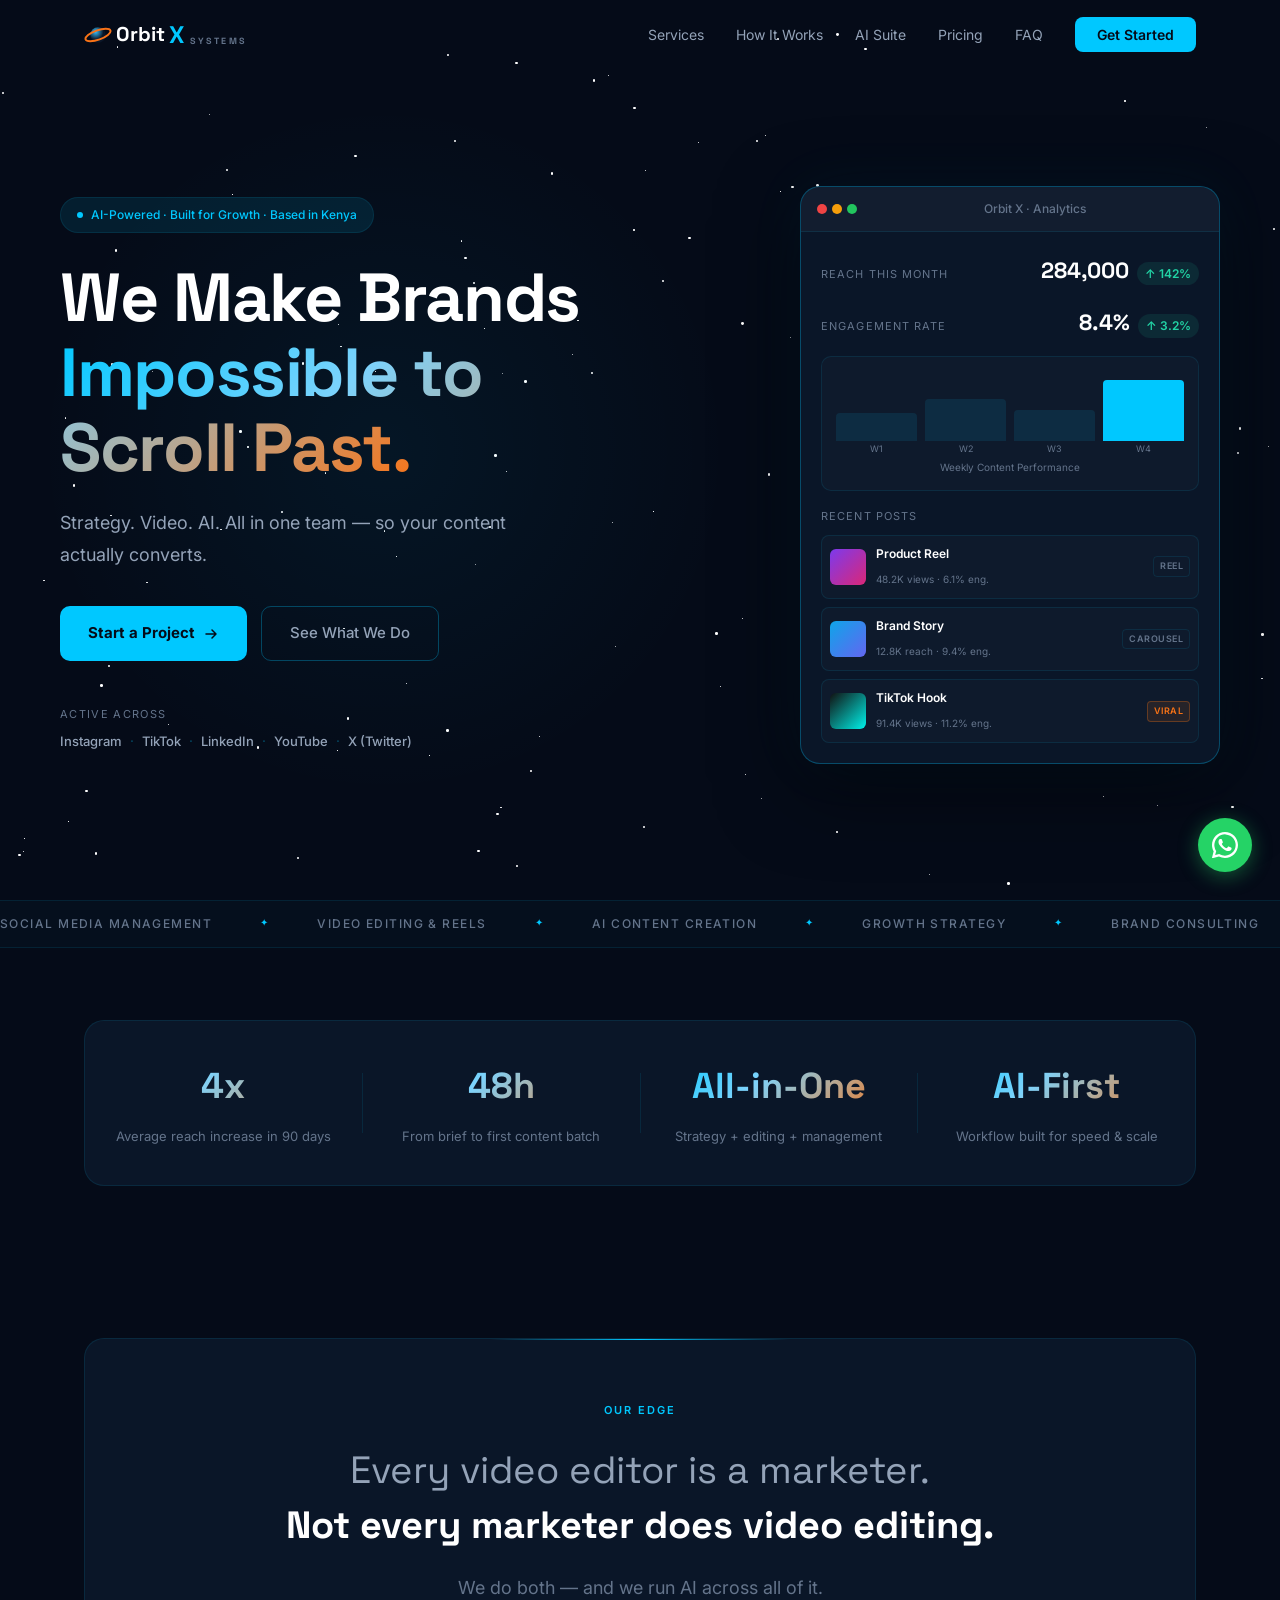
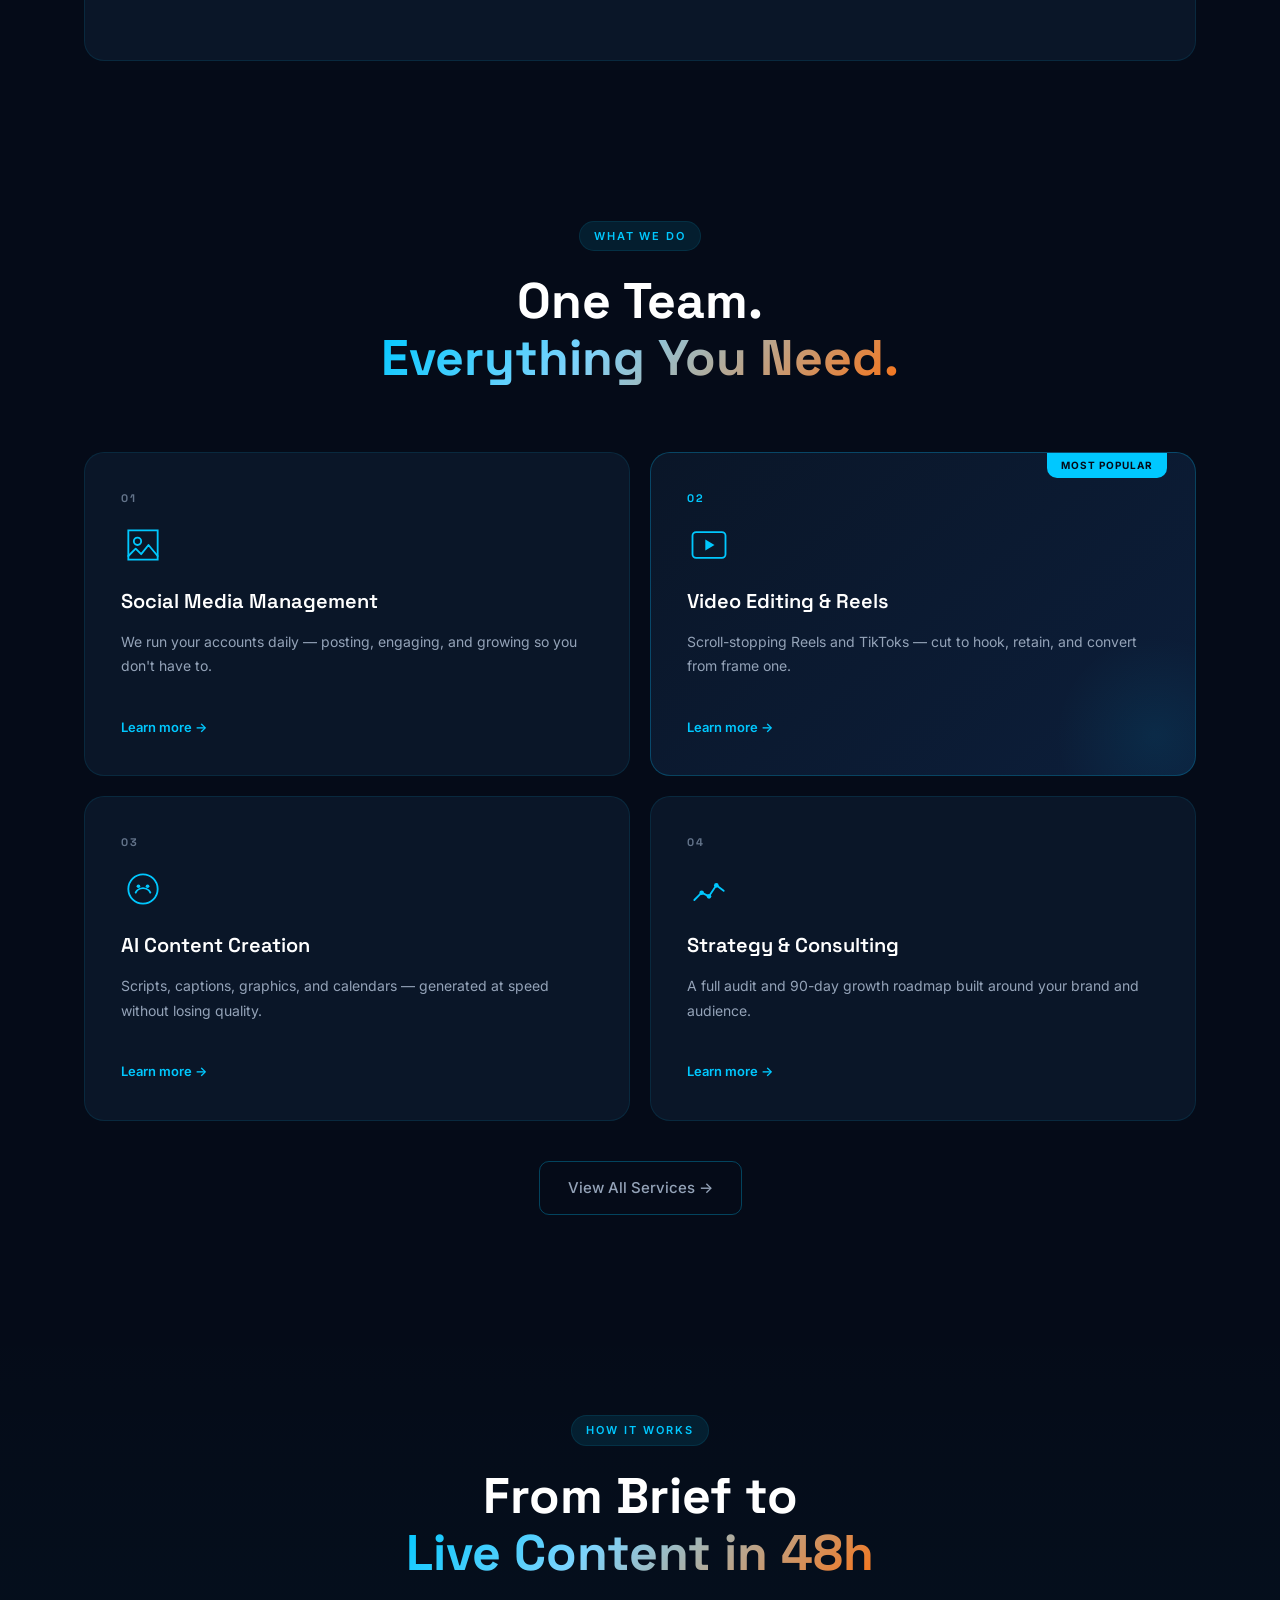
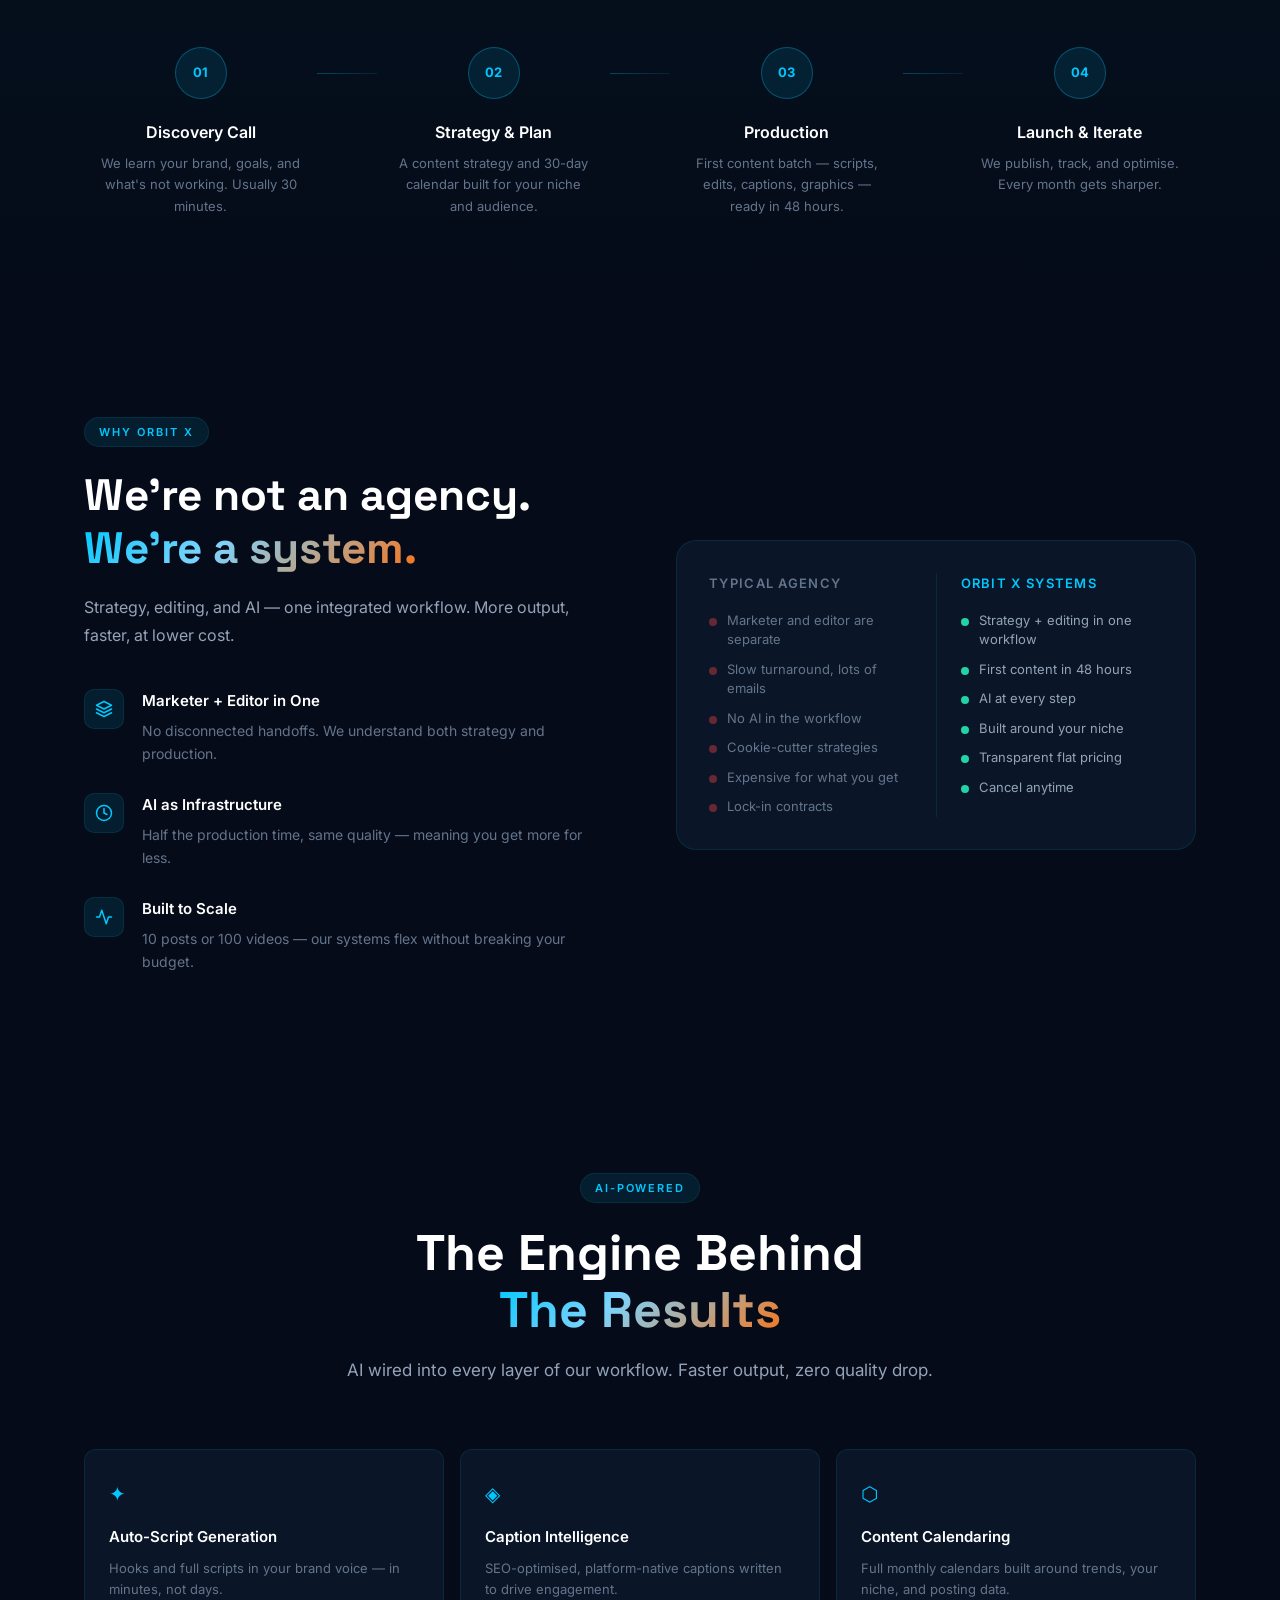
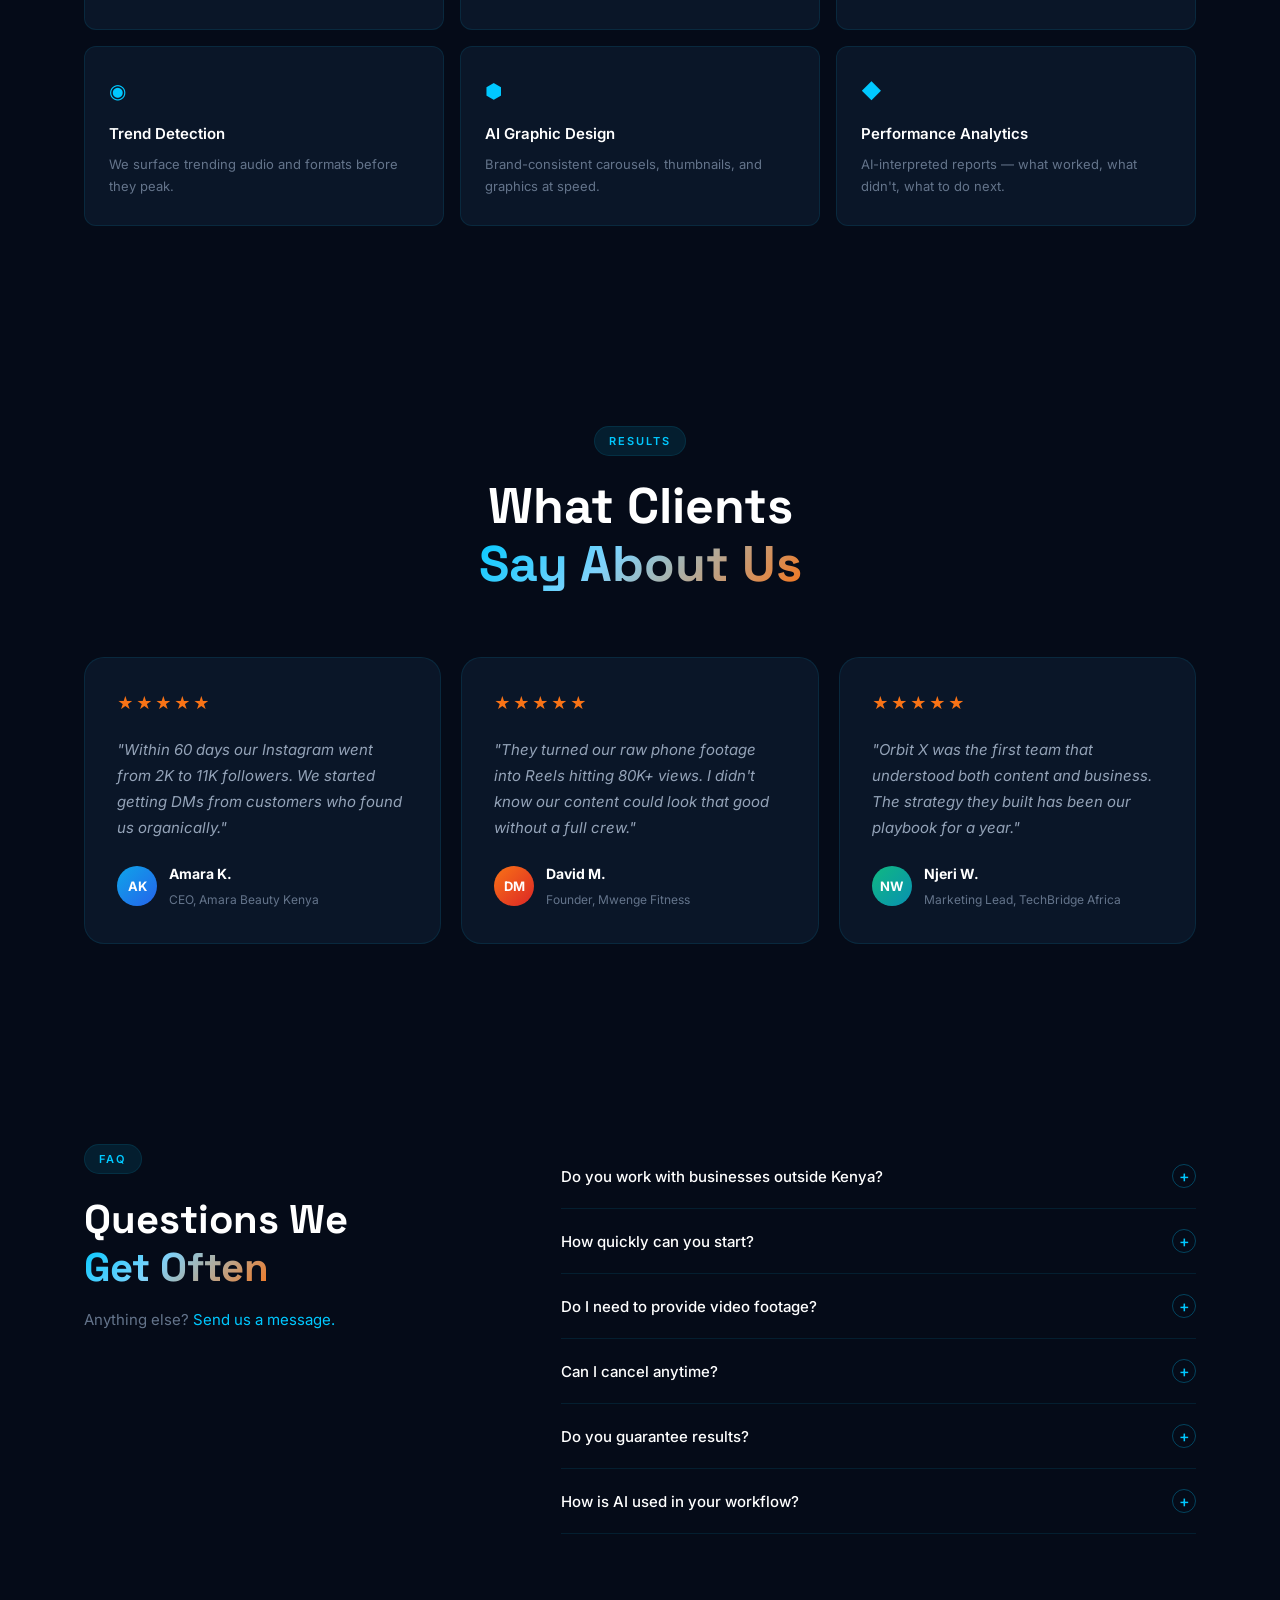
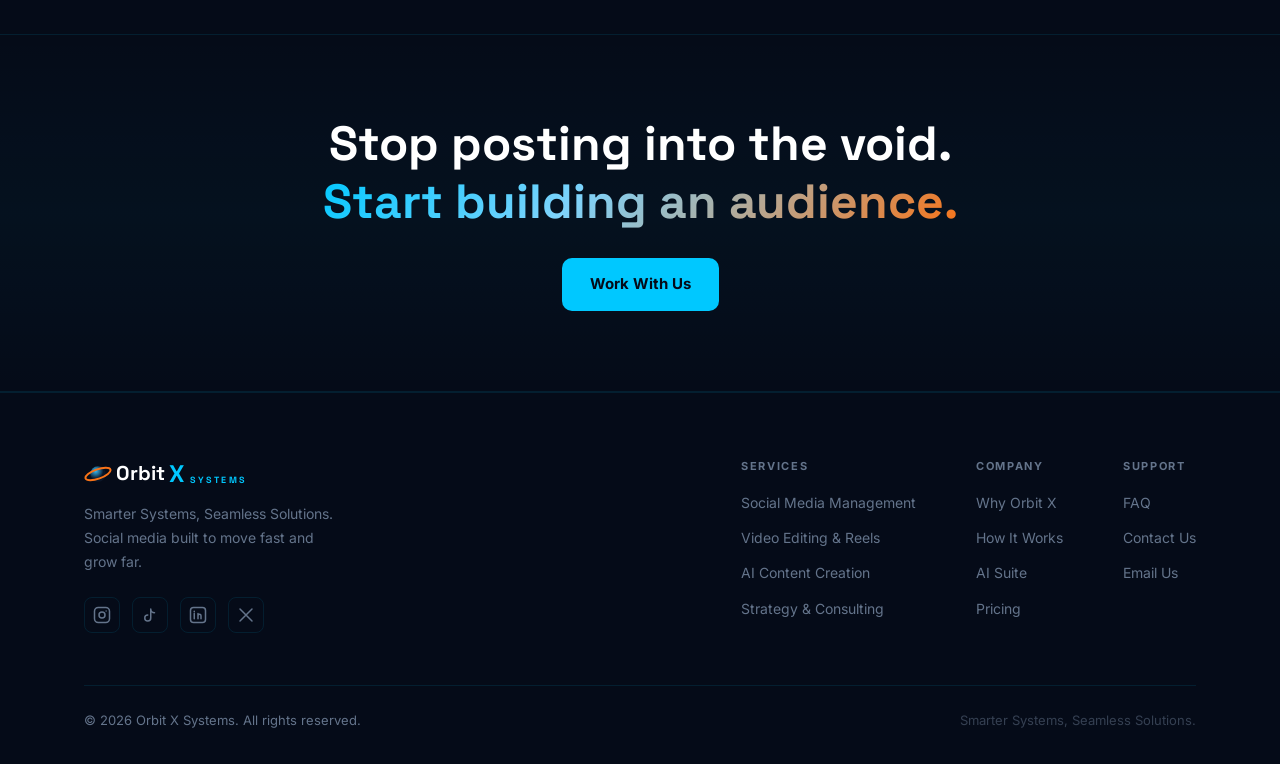
==== index.html @ 523cf84f "Multi-page rebuild: Home, Services, Pricing, Contact with page transitions" ====
<!DOCTYPE html>
<html lang="en">
<head>
  <meta charset="UTF-8" />
  <meta name="viewport" content="width=device-width, initial-scale=1.0" />
  <title>Orbit X Systems — We Make Brands Impossible to Scroll Past</title>
  <meta name="description" content="AI-powered social media management, video editing, and content creation. Strategy and execution — all under one roof." />
  <link rel="icon" type="image/svg+xml" href="favicon.svg" />
  <link rel="preconnect" href="https://fonts.googleapis.com" />
  <link href="https://fonts.googleapis.com/css2?family=Inter:wght@300;400;500;600;700;800;900&family=Space+Grotesk:wght@400;500;600;700;800&display=swap" rel="stylesheet" />
  <link rel="stylesheet" href="styles.css" />
</head>
<body>

  <div class="page-transition" id="pageTransition"></div>
  <div class="scroll-progress" id="scrollProgress"></div>

  <!-- NAV -->
  <nav id="navbar">
    <div class="nav-inner">
      <a href="index.html" class="logo nav-link">
        <svg class="logo-icon" viewBox="0 0 36 36" fill="none">
          <circle cx="18" cy="18" r="10" fill="url(#p1)"/>
          <ellipse cx="18" cy="18" rx="17" ry="6" stroke="url(#r1)" stroke-width="2.5" fill="none" transform="rotate(-20 18 18)"/>
          <defs>
            <radialGradient id="p1" cx="35%" cy="30%"><stop offset="0%" stop-color="#38bdf8"/><stop offset="100%" stop-color="#0a1628"/></radialGradient>
            <linearGradient id="r1" x1="0" y1="0" x2="36" y2="0"><stop offset="0%" stop-color="#f97316"/><stop offset="100%" stop-color="#ef4444"/></linearGradient>
          </defs>
        </svg>
        <span class="logo-orbit">Orbit</span><span class="logo-x">X</span>
        <span class="logo-systems">SYSTEMS</span>
      </a>
      <ul class="nav-links">
        <li><a href="services.html" class="nav-link">Services</a></li>
        <li><a href="index.html#process" class="nav-link">How It Works</a></li>
        <li><a href="index.html#ai" class="nav-link">AI Suite</a></li>
        <li><a href="pricing.html" class="nav-link">Pricing</a></li>
        <li><a href="index.html#faq" class="nav-link">FAQ</a></li>
        <li><a href="contact.html" class="nav-link nav-cta">Get Started</a></li>
      </ul>
      <button class="hamburger" id="hamburger" aria-label="Open menu">
        <span></span><span></span><span></span>
      </button>
    </div>
  </nav>

  <div class="mobile-menu" id="mobileMenu">
    <button class="mobile-close" id="mobileClose">✕</button>
    <ul>
      <li><a href="services.html" class="nav-link mobile-link">Services</a></li>
      <li><a href="index.html#process" class="nav-link mobile-link">How It Works</a></li>
      <li><a href="index.html#ai" class="nav-link mobile-link">AI Suite</a></li>
      <li><a href="pricing.html" class="nav-link mobile-link">Pricing</a></li>
      <li><a href="index.html#faq" class="nav-link mobile-link">FAQ</a></li>
      <li><a href="contact.html" class="nav-link mobile-link mobile-cta">Get Started →</a></li>
    </ul>
  </div>

  <!-- HERO -->
  <section class="hero" id="hero">
    <div class="stars" id="stars"></div>
    <div class="hero-glow"></div>
    <div class="hero-inner">
      <div class="hero-content">
        <div class="hero-badge">
          <span class="badge-dot"></span>
          AI-Powered · Built for Growth · Based in Kenya
        </div>
        <h1 class="hero-title">
          We Make Brands<br />
          <span class="gradient-text">Impossible to Scroll Past.</span>
        </h1>
        <p class="hero-sub">
          Strategy. Video. AI. All in one team — so your content actually converts.
        </p>
        <div class="hero-actions">
          <a href="contact.html" class="btn-primary nav-link">
            <span>Start a Project</span>
            <svg width="16" height="16" viewBox="0 0 16 16" fill="none"><path d="M3 8h10M9 4l4 4-4 4" stroke="currentColor" stroke-width="1.5" stroke-linecap="round" stroke-linejoin="round"/></svg>
          </a>
          <a href="services.html" class="btn-ghost nav-link">See What We Do</a>
        </div>
        <div class="hero-trust">
          <span class="trust-label">Active across</span>
          <div class="trust-platforms">
            <span>Instagram</span><span class="sep">·</span>
            <span>TikTok</span><span class="sep">·</span>
            <span>LinkedIn</span><span class="sep">·</span>
            <span>YouTube</span><span class="sep">·</span>
            <span>X (Twitter)</span>
          </div>
        </div>
      </div>
      <div class="hero-visual">
        <div class="dashboard">
          <div class="dash-header">
            <div class="dash-dots"><span></span><span></span><span></span></div>
            <span class="dash-title">Orbit X · Analytics</span>
          </div>
          <div class="dash-body">
            <div class="dash-metric">
              <span class="metric-label">Reach This Month</span>
              <span class="metric-value" data-count="284000">0</span>
              <span class="metric-up">↑ 142%</span>
            </div>
            <div class="dash-metric">
              <span class="metric-label">Engagement Rate</span>
              <span class="metric-value" data-count="8.4" data-suffix="%">0%</span>
              <span class="metric-up">↑ 3.2%</span>
            </div>
            <div class="dash-chart">
              <div class="chart-bars">
                <div class="bar" style="--h:40%"><span>W1</span></div>
                <div class="bar" style="--h:60%"><span>W2</span></div>
                <div class="bar" style="--h:45%"><span>W3</span></div>
                <div class="bar active" style="--h:88%"><span>W4</span></div>
              </div>
              <span class="chart-label">Weekly Content Performance</span>
            </div>
            <div class="dash-recent">
              <span class="recent-label">Recent Posts</span>
              <div class="recent-posts">
                <div class="post-item">
                  <div class="post-thumb reel"></div>
                  <div class="post-info"><span>Product Reel</span><span class="post-stats">48.2K views · 6.1% eng.</span></div>
                  <span class="post-badge">Reel</span>
                </div>
                <div class="post-item">
                  <div class="post-thumb carousel"></div>
                  <div class="post-info"><span>Brand Story</span><span class="post-stats">12.8K reach · 9.4% eng.</span></div>
                  <span class="post-badge">Carousel</span>
                </div>
                <div class="post-item">
                  <div class="post-thumb tiktok"></div>
                  <div class="post-info"><span>TikTok Hook</span><span class="post-stats">91.4K views · 11.2% eng.</span></div>
                  <span class="post-badge viral">Viral</span>
                </div>
              </div>
            </div>
          </div>
        </div>
      </div>
    </div>
  </section>

  <!-- TICKER -->
  <div class="ticker-wrap">
    <div class="ticker" aria-hidden="true">
      <span>Social Media Management</span><span class="dot">✦</span>
      <span>Video Editing & Reels</span><span class="dot">✦</span>
      <span>AI Content Creation</span><span class="dot">✦</span>
      <span>Growth Strategy</span><span class="dot">✦</span>
      <span>Brand Consulting</span><span class="dot">✦</span>
      <span>Analytics & Reporting</span><span class="dot">✦</span>
      <span>TikTok & Instagram Reels</span><span class="dot">✦</span>
      <span>AI Caption Writing</span><span class="dot">✦</span>
      <span>Social Media Management</span><span class="dot">✦</span>
      <span>Video Editing & Reels</span><span class="dot">✦</span>
      <span>AI Content Creation</span><span class="dot">✦</span>
      <span>Growth Strategy</span><span class="dot">✦</span>
      <span>Brand Consulting</span><span class="dot">✦</span>
      <span>Analytics & Reporting</span><span class="dot">✦</span>
      <span>TikTok & Instagram Reels</span><span class="dot">✦</span>
      <span>AI Caption Writing</span><span class="dot">✦</span>
    </div>
  </div>

  <!-- STATS -->
  <section class="stats-section">
    <div class="container">
      <div class="stats-grid">
        <div class="stat-item reveal"><span class="stat-num gradient-text">4x</span><span class="stat-label">Average reach increase in 90 days</span></div>
        <div class="stat-divider"></div>
        <div class="stat-item reveal"><span class="stat-num gradient-text">48h</span><span class="stat-label">From brief to first content batch</span></div>
        <div class="stat-divider"></div>
        <div class="stat-item reveal"><span class="stat-num gradient-text">All-in-One</span><span class="stat-label">Strategy + editing + management</span></div>
        <div class="stat-divider"></div>
        <div class="stat-item reveal"><span class="stat-num gradient-text">AI-First</span><span class="stat-label">Workflow built for speed & scale</span></div>
      </div>
    </div>
  </section>

  <!-- STATEMENT -->
  <section class="statement-section">
    <div class="container">
      <div class="statement-card reveal">
        <div class="statement-tag">Our Edge</div>
        <p class="statement">
          Every video editor is a marketer.<br />
          <strong>Not every marketer does video editing.</strong>
        </p>
        <p class="statement-sub">We do both — and we run AI across all of it.</p>
      </div>
    </div>
  </section>

  <!-- SERVICES PREVIEW -->
  <section class="services-section" id="services">
    <div class="container">
      <div class="section-header reveal">
        <span class="section-tag">What We Do</span>
        <h2>One Team.<br /><span class="gradient-text">Everything You Need.</span></h2>
      </div>
      <div class="services-grid">
        <div class="service-card reveal">
          <div class="service-number">01</div>
          <div class="service-icon"><svg viewBox="0 0 48 48" fill="none"><path d="M8 8h32v32H8z" rx="4" stroke="currentColor" stroke-width="2"/><circle cx="18" cy="20" r="4" stroke="currentColor" stroke-width="2"/><path d="M8 36l8-8 6 6 8-10 10 12" stroke="currentColor" stroke-width="2" stroke-linecap="round" stroke-linejoin="round"/></svg></div>
          <h3>Social Media Management</h3>
          <p>We run your accounts daily — posting, engaging, and growing so you don't have to.</p>
          <a href="services.html" class="service-link nav-link">Learn more →</a>
        </div>
        <div class="service-card featured reveal">
          <div class="featured-ribbon">Most Popular</div>
          <div class="service-number" style="color:var(--cyan)">02</div>
          <div class="service-icon"><svg viewBox="0 0 48 48" fill="none"><rect x="6" y="10" width="36" height="28" rx="4" stroke="currentColor" stroke-width="2"/><path d="M20 18l10 6-10 6V18z" fill="currentColor"/></svg></div>
          <h3>Video Editing & Reels</h3>
          <p>Scroll-stopping Reels and TikToks — cut to hook, retain, and convert from frame one.</p>
          <a href="services.html" class="service-link nav-link">Learn more →</a>
          <div class="service-glow"></div>
        </div>
        <div class="service-card reveal">
          <div class="service-number">03</div>
          <div class="service-icon"><svg viewBox="0 0 48 48" fill="none"><path d="M24 8C15.163 8 8 15.163 8 24s7.163 16 16 16 16-7.163 16-16S32.837 8 24 8z" stroke="currentColor" stroke-width="2"/><path d="M16 28s2-5 8-5 8 5 8 5" stroke="currentColor" stroke-width="2" stroke-linecap="round"/><circle cx="19" cy="21" r="2" fill="currentColor"/><circle cx="29" cy="21" r="2" fill="currentColor"/></svg></div>
          <h3>AI Content Creation</h3>
          <p>Scripts, captions, graphics, and calendars — generated at speed without losing quality.</p>
          <a href="services.html" class="service-link nav-link">Learn more →</a>
        </div>
        <div class="service-card reveal">
          <div class="service-number">04</div>
          <div class="service-icon"><svg viewBox="0 0 48 48" fill="none"><path d="M8 36l8-8 8 4 8-12 8 6" stroke="currentColor" stroke-width="2" stroke-linecap="round" stroke-linejoin="round"/><circle cx="16" cy="28" r="2.5" fill="currentColor"/><circle cx="24" cy="32" r="2.5" fill="currentColor"/><circle cx="32" cy="20" r="2.5" fill="currentColor"/></svg></div>
          <h3>Strategy & Consulting</h3>
          <p>A full audit and 90-day growth roadmap built around your brand and audience.</p>
          <a href="services.html" class="service-link nav-link">Learn more →</a>
        </div>
      </div>
      <div style="text-align:center; margin-top: 40px;">
        <a href="services.html" class="btn-ghost nav-link">View All Services →</a>
      </div>
    </div>
  </section>

  <!-- HOW IT WORKS -->
  <section class="process-section" id="process">
    <div class="container">
      <div class="section-header reveal">
        <span class="section-tag">How It Works</span>
        <h2>From Brief to<br /><span class="gradient-text">Live Content in 48h</span></h2>
      </div>
      <div class="process-steps">
        <div class="process-step reveal">
          <div class="step-number">01</div>
          <div class="step-content"><h4>Discovery Call</h4><p>We learn your brand, goals, and what's not working. Usually 30 minutes.</p></div>
        </div>
        <div class="process-connector"></div>
        <div class="process-step reveal">
          <div class="step-number">02</div>
          <div class="step-content"><h4>Strategy & Plan</h4><p>A content strategy and 30-day calendar built for your niche and audience.</p></div>
        </div>
        <div class="process-connector"></div>
        <div class="process-step reveal">
          <div class="step-number">03</div>
          <div class="step-content"><h4>Production</h4><p>First content batch — scripts, edits, captions, graphics — ready in 48 hours.</p></div>
        </div>
        <div class="process-connector"></div>
        <div class="process-step reveal">
          <div class="step-number">04</div>
          <div class="step-content"><h4>Launch & Iterate</h4><p>We publish, track, and optimise. Every month gets sharper.</p></div>
        </div>
      </div>
    </div>
  </section>

  <!-- WHY -->
  <section class="why-section" id="why">
    <div class="container">
      <div class="why-inner">
        <div class="why-left reveal">
          <span class="section-tag">Why Orbit X</span>
          <h2>We're not an agency.<br /><span class="gradient-text">We're a system.</span></h2>
          <p>Strategy, editing, and AI — one integrated workflow. More output, faster, at lower cost.</p>
          <div class="why-points">
            <div class="why-point">
              <div class="why-icon"><svg width="18" height="18" viewBox="0 0 24 24" fill="none"><path d="M12 2L2 7l10 5 10-5-10-5zM2 17l10 5 10-5M2 12l10 5 10-5" stroke="currentColor" stroke-width="2" stroke-linecap="round" stroke-linejoin="round"/></svg></div>
              <div><h4>Marketer + Editor in One</h4><p>No disconnected handoffs. We understand both strategy and production.</p></div>
            </div>
            <div class="why-point">
              <div class="why-icon"><svg width="18" height="18" viewBox="0 0 24 24" fill="none"><circle cx="12" cy="12" r="10" stroke="currentColor" stroke-width="2"/><path d="M12 6v6l4 2" stroke="currentColor" stroke-width="2" stroke-linecap="round"/></svg></div>
              <div><h4>AI as Infrastructure</h4><p>Half the production time, same quality — meaning you get more for less.</p></div>
            </div>
            <div class="why-point">
              <div class="why-icon"><svg width="18" height="18" viewBox="0 0 24 24" fill="none"><path d="M22 12h-4l-3 9L9 3l-3 9H2" stroke="currentColor" stroke-width="2" stroke-linecap="round" stroke-linejoin="round"/></svg></div>
              <div><h4>Built to Scale</h4><p>10 posts or 100 videos — our systems flex without breaking your budget.</p></div>
            </div>
          </div>
        </div>
        <div class="why-right reveal">
          <div class="comparison-card">
            <div class="comparison-col">
              <h5 class="comp-heading bad">Typical Agency</h5>
              <ul class="comp-list">
                <li class="bad-item">Marketer and editor are separate</li>
                <li class="bad-item">Slow turnaround, lots of emails</li>
                <li class="bad-item">No AI in the workflow</li>
                <li class="bad-item">Cookie-cutter strategies</li>
                <li class="bad-item">Expensive for what you get</li>
                <li class="bad-item">Lock-in contracts</li>
              </ul>
            </div>
            <div class="comp-divider"></div>
            <div class="comparison-col">
              <h5 class="comp-heading good">Orbit X Systems</h5>
              <ul class="comp-list">
                <li class="good-item">Strategy + editing in one workflow</li>
                <li class="good-item">First content in 48 hours</li>
                <li class="good-item">AI at every step</li>
                <li class="good-item">Built around your niche</li>
                <li class="good-item">Transparent flat pricing</li>
                <li class="good-item">Cancel anytime</li>
              </ul>
            </div>
          </div>
        </div>
      </div>
    </div>
  </section>

  <!-- AI SUITE -->
  <section class="ai-section" id="ai">
    <div class="container">
      <div class="section-header reveal">
        <span class="section-tag">AI-Powered</span>
        <h2>The Engine Behind<br /><span class="gradient-text">The Results</span></h2>
        <p>AI wired into every layer of our workflow. Faster output, zero quality drop.</p>
      </div>
      <div class="ai-grid">
        <div class="ai-card reveal"><div class="ai-icon">✦</div><h4>Auto-Script Generation</h4><p>Hooks and full scripts in your brand voice — in minutes, not days.</p></div>
        <div class="ai-card reveal"><div class="ai-icon">◈</div><h4>Caption Intelligence</h4><p>SEO-optimised, platform-native captions written to drive engagement.</p></div>
        <div class="ai-card reveal"><div class="ai-icon">⬡</div><h4>Content Calendaring</h4><p>Full monthly calendars built around trends, your niche, and posting data.</p></div>
        <div class="ai-card reveal"><div class="ai-icon">◉</div><h4>Trend Detection</h4><p>We surface trending audio and formats before they peak.</p></div>
        <div class="ai-card reveal"><div class="ai-icon">⬢</div><h4>AI Graphic Design</h4><p>Brand-consistent carousels, thumbnails, and graphics at speed.</p></div>
        <div class="ai-card reveal"><div class="ai-icon">◆</div><h4>Performance Analytics</h4><p>AI-interpreted reports — what worked, what didn't, what to do next.</p></div>
      </div>
    </div>
  </section>

  <!-- TESTIMONIALS -->
  <section class="testimonials-section" id="testimonials">
    <div class="container">
      <div class="section-header reveal">
        <span class="section-tag">Results</span>
        <h2>What Clients<br /><span class="gradient-text">Say About Us</span></h2>
      </div>
      <div class="testimonials-grid">
        <div class="testimonial-card reveal">
          <div class="stars-rating">★★★★★</div>
          <p>"Within 60 days our Instagram went from 2K to 11K followers. We started getting DMs from customers who found us organically."</p>
          <div class="testimonial-author">
            <div class="author-avatar" style="background:linear-gradient(135deg,#0ea5e9,#2563eb)">AK</div>
            <div><strong>Amara K.</strong><span>CEO, Amara Beauty Kenya</span></div>
          </div>
        </div>
        <div class="testimonial-card reveal">
          <div class="stars-rating">★★★★★</div>
          <p>"They turned our raw phone footage into Reels hitting 80K+ views. I didn't know our content could look that good without a full crew."</p>
          <div class="testimonial-author">
            <div class="author-avatar" style="background:linear-gradient(135deg,#f97316,#dc2626)">DM</div>
            <div><strong>David M.</strong><span>Founder, Mwenge Fitness</span></div>
          </div>
        </div>
        <div class="testimonial-card reveal">
          <div class="stars-rating">★★★★★</div>
          <p>"Orbit X was the first team that understood both content and business. The strategy they built has been our playbook for a year."</p>
          <div class="testimonial-author">
            <div class="author-avatar" style="background:linear-gradient(135deg,#10b981,#0891b2)">NW</div>
            <div><strong>Njeri W.</strong><span>Marketing Lead, TechBridge Africa</span></div>
          </div>
        </div>
      </div>
    </div>
  </section>

  <!-- FAQ -->
  <section class="faq-section" id="faq">
    <div class="container">
      <div class="faq-inner">
        <div class="faq-left reveal">
          <span class="section-tag">FAQ</span>
          <h2>Questions We<br /><span class="gradient-text">Get Often</span></h2>
          <p>Anything else? <a href="contact.html" class="nav-link" style="color:var(--cyan)">Send us a message.</a></p>
        </div>
        <div class="faq-right">
          <div class="faq-item reveal">
            <button class="faq-question">Do you work with businesses outside Kenya?<span class="faq-icon">+</span></button>
            <div class="faq-answer"><p>Yes. We work remotely with clients across East Africa and internationally. Location is never a barrier.</p></div>
          </div>
          <div class="faq-item reveal">
            <button class="faq-question">How quickly can you start?<span class="faq-icon">+</span></button>
            <div class="faq-answer"><p>After onboarding, your first content batch is ready within 48 hours. We move fast.</p></div>
          </div>
          <div class="faq-item reveal">
            <button class="faq-question">Do I need to provide video footage?<span class="faq-icon">+</span></button>
            <div class="faq-answer"><p>For video editing, yes — you provide raw clips and we handle editing, captions, music, and motion. For AI content, no footage needed.</p></div>
          </div>
          <div class="faq-item reveal">
            <button class="faq-question">Can I cancel anytime?<span class="faq-icon">+</span></button>
            <div class="faq-answer"><p>No lock-in. Pause or cancel at the end of any billing month. We earn your business every month.</p></div>
          </div>
          <div class="faq-item reveal">
            <button class="faq-question">Do you guarantee results?<span class="faq-icon">+</span></button>
            <div class="faq-answer"><p>We guarantee consistent, high-quality content on schedule and a strategy built on real data. We can't guarantee follower numbers — no one honestly can.</p></div>
          </div>
          <div class="faq-item reveal">
            <button class="faq-question">How is AI used in your workflow?<span class="faq-icon">+</span></button>
            <div class="faq-answer"><p>AI handles scripts, captions, content ideas, and graphic foundations. We review and refine everything before it goes out — speed without sacrificing quality.</p></div>
          </div>
        </div>
      </div>
    </div>
  </section>

  <!-- CTA BANNER -->
  <section class="cta-banner">
    <div class="container">
      <div class="cta-inner reveal">
        <h2>Stop posting into the void.<br /><span class="gradient-text">Start building an audience.</span></h2>
        <a href="contact.html" class="btn-primary nav-link">Work With Us</a>
      </div>
    </div>
  </section>

  <!-- FOOTER -->
  <footer class="footer">
    <div class="container">
      <div class="footer-inner">
        <div class="footer-brand">
          <a href="index.html" class="logo nav-link" style="margin-bottom:12px;display:inline-flex;">
            <svg class="logo-icon" viewBox="0 0 36 36" fill="none"><circle cx="18" cy="18" r="10" fill="url(#p2)"/><ellipse cx="18" cy="18" rx="17" ry="6" stroke="url(#r2)" stroke-width="2.5" fill="none" transform="rotate(-20 18 18)"/><defs><radialGradient id="p2" cx="35%" cy="30%"><stop offset="0%" stop-color="#38bdf8"/><stop offset="100%" stop-color="#0a1628"/></radialGradient><linearGradient id="r2" x1="0" y1="0" x2="36" y2="0"><stop offset="0%" stop-color="#f97316"/><stop offset="100%" stop-color="#ef4444"/></linearGradient></defs></svg>
            <span class="logo-orbit">Orbit</span><span class="logo-x">X</span><span class="logo-systems" style="color:var(--cyan)">SYSTEMS</span>
          </a>
          <p>Smarter Systems, Seamless Solutions.<br />Social media built to move fast and grow far.</p>
          <div class="footer-social">
            <a href="#" aria-label="Instagram"><svg width="18" height="18" viewBox="0 0 24 24" fill="none"><rect x="2" y="2" width="20" height="20" rx="5" stroke="currentColor" stroke-width="2"/><circle cx="12" cy="12" r="4" stroke="currentColor" stroke-width="2"/><circle cx="17.5" cy="6.5" r="1" fill="currentColor"/></svg></a>
            <a href="#" aria-label="TikTok"><svg width="18" height="18" viewBox="0 0 24 24" fill="none"><path d="M9 12a4 4 0 1 0 4 4V4a5 5 0 0 0 5 5" stroke="currentColor" stroke-width="2" stroke-linecap="round" stroke-linejoin="round"/></svg></a>
            <a href="#" aria-label="LinkedIn"><svg width="18" height="18" viewBox="0 0 24 24" fill="none"><rect x="2" y="2" width="20" height="20" rx="4" stroke="currentColor" stroke-width="2"/><path d="M7 10v7M7 7v.5M12 17v-4a2 2 0 0 1 4 0v4M12 10v7" stroke="currentColor" stroke-width="2" stroke-linecap="round"/></svg></a>
            <a href="#" aria-label="X"><svg width="18" height="18" viewBox="0 0 24 24" fill="none"><path d="M4 4l16 16M4 20L20 4" stroke="currentColor" stroke-width="2" stroke-linecap="round"/></svg></a>
          </div>
        </div>
        <div class="footer-links">
          <div class="footer-col">
            <h5>Services</h5>
            <a href="services.html" class="nav-link">Social Media Management</a>
            <a href="services.html" class="nav-link">Video Editing & Reels</a>
            <a href="services.html" class="nav-link">AI Content Creation</a>
            <a href="services.html" class="nav-link">Strategy & Consulting</a>
          </div>
          <div class="footer-col">
            <h5>Company</h5>
            <a href="index.html#why" class="nav-link">Why Orbit X</a>
            <a href="index.html#process" class="nav-link">How It Works</a>
            <a href="index.html#ai" class="nav-link">AI Suite</a>
            <a href="pricing.html" class="nav-link">Pricing</a>
          </div>
          <div class="footer-col">
            <h5>Support</h5>
            <a href="index.html#faq" class="nav-link">FAQ</a>
            <a href="contact.html" class="nav-link">Contact Us</a>
            <a href="mailto:hello@orbitxsystems.com">Email Us</a>
          </div>
        </div>
      </div>
      <div class="footer-bottom">
        <p>© 2026 Orbit X Systems. All rights reserved.</p>
        <p class="footer-tagline">Smarter Systems, Seamless Solutions.</p>
      </div>
    </div>
  </footer>

  <a href="https://wa.me/254700000000?text=Hi%20Orbit%20X%2C%20I%27m%20interested%20in%20your%20services." class="whatsapp-fab" target="_blank" rel="noopener" aria-label="WhatsApp">
    <svg width="26" height="26" viewBox="0 0 24 24" fill="currentColor"><path d="M17.472 14.382c-.297-.149-1.758-.867-2.03-.967-.273-.099-.471-.148-.67.15-.197.297-.767.966-.94 1.164-.173.199-.347.223-.644.075-.297-.15-1.255-.463-2.39-1.475-.883-.788-1.48-1.761-1.653-2.059-.173-.297-.018-.458.13-.606.134-.133.298-.347.446-.52.149-.174.198-.298.298-.497.099-.198.05-.371-.025-.52-.075-.149-.669-1.612-.916-2.207-.242-.579-.487-.5-.669-.51-.173-.008-.371-.01-.57-.01-.198 0-.52.074-.792.372-.272.297-1.04 1.016-1.04 2.479 0 1.462 1.065 2.875 1.213 3.074.149.198 2.096 3.2 5.077 4.487.709.306 1.262.489 1.694.625.712.227 1.36.195 1.871.118.571-.085 1.758-.719 2.006-1.413.248-.694.248-1.289.173-1.413-.074-.124-.272-.198-.57-.347z"/><path d="M12 0C5.373 0 0 5.373 0 12c0 2.125.555 4.122 1.528 5.855L.057 23.5a.5.5 0 0 0 .623.622l5.701-1.496A11.945 11.945 0 0 0 12 24c6.627 0 12-5.373 12-12S18.627 0 12 0zm0 21.818a9.818 9.818 0 0 1-5.006-1.367l-.36-.214-3.72.976.993-3.628-.234-.373A9.818 9.818 0 1 1 12 21.818z"/></svg>
  </a>
  <button class="back-to-top" id="backToTop" aria-label="Back to top">
    <svg width="16" height="16" viewBox="0 0 16 16" fill="none"><path d="M8 12V4M4 8l4-4 4 4" stroke="currentColor" stroke-width="1.5" stroke-linecap="round" stroke-linejoin="round"/></svg>
  </button>

  <script src="script.js"></script>
</body>
</html>
---- styles.css ----
/* ===== PAGE TRANSITION OVERLAY ===== */
.page-transition {
  position: fixed;
  inset: 0;
  background: var(--bg);
  z-index: 9999;
  pointer-events: none;
  opacity: 0;
  transition: opacity 0.35s ease;
}
.page-transition.active { opacity: 1; pointer-events: all; }
.page-transition.leaving { opacity: 1; animation: fadeInPage 0.4s ease forwards; }
@keyframes fadeInPage { to { opacity: 0; } }

/* ===== PAGE HERO (inner pages) ===== */
.page-hero {
  padding: 160px 24px 80px;
  position: relative;
  overflow: hidden;
  text-align: center;
  border-bottom: 1px solid var(--border);
}
.page-hero-inner { position: relative; z-index: 2; max-width: 700px; margin: 0 auto; }
.page-hero-title {
  font-family: var(--font-display);
  font-size: clamp(36px, 6vw, 64px);
  font-weight: 800;
  line-height: 1.1;
  letter-spacing: -0.02em;
  color: var(--white);
  margin-bottom: 18px;
}
.page-hero-sub {
  font-size: clamp(15px, 2vw, 18px);
  color: var(--text-dim);
  line-height: 1.7;
}

/* ===== ACTIVE PAGE NAV LINK ===== */
.nav-links .active-page { color: var(--white) !important; }

/* ===== SERVICE LINK ===== */
.service-link {
  display: inline-block;
  margin-top: 16px;
  font-size: 13px;
  font-weight: 600;
  color: var(--cyan);
  transition: gap 0.2s;
}
.service-link:hover { opacity: 0.8; }

/* ===== SERVICE DETAIL SECTIONS ===== */
.service-detail { padding: 100px 0; }
.service-detail.alt-bg { background: linear-gradient(180deg, transparent, rgba(0,200,255,0.02), transparent); }
.service-detail-inner {
  display: grid;
  grid-template-columns: 1fr 1fr;
  gap: 80px;
  align-items: center;
}
.service-detail-inner.reverse { direction: rtl; }
.service-detail-inner.reverse > * { direction: ltr; }
.service-detail-num {
  font-family: var(--font-display);
  font-size: 11px;
  font-weight: 700;
  letter-spacing: 0.18em;
  color: var(--text-muted);
  margin-bottom: 12px;
}
.popular-inline-badge {
  display: inline-block;
  background: var(--cyan);
  color: var(--bg);
  font-size: 10px;
  font-weight: 700;
  letter-spacing: 0.1em;
  text-transform: uppercase;
  padding: 4px 12px;
  border-radius: 999px;
  margin-bottom: 14px;
}
.service-detail-left h2 {
  font-family: var(--font-display);
  font-size: clamp(30px, 4vw, 46px);
  font-weight: 700;
  line-height: 1.15;
  color: var(--white);
  margin-bottom: 18px;
}
.service-detail-lead {
  font-size: 16px;
  color: var(--text-dim);
  line-height: 1.75;
  margin-bottom: 28px;
}
.service-detail-features { display: flex; flex-direction: column; gap: 0; }
.service-detail-features li {
  display: flex;
  align-items: center;
  gap: 12px;
  font-size: 14px;
  color: var(--text-dim);
  padding: 9px 0;
  border-bottom: 1px solid rgba(255,255,255,0.04);
}
.feat-icon { color: var(--cyan); font-weight: 700; font-size: 13px; flex-shrink: 0; }

/* SERVICE DETAIL CARD */
.service-detail-card {
  background: var(--bg-card);
  border: 1px solid var(--border-hover);
  border-radius: var(--radius-lg);
  padding: 36px;
}
.service-detail-card.glow-card {
  box-shadow: 0 0 60px rgba(0,200,255,0.08);
  border-color: rgba(0,200,255,0.3);
}
.sdc-icon { color: var(--text-dim); margin-bottom: 18px; }
.service-detail-card h4 {
  font-size: 16px;
  font-weight: 600;
  color: var(--white);
  margin-bottom: 20px;
}
.sdc-metrics {
  display: grid;
  grid-template-columns: 1fr 1fr;
  gap: 16px;
}
.sdc-metric { text-align: center; padding: 16px; background: rgba(255,255,255,0.02); border-radius: 10px; border: 1px solid var(--border); }
.sdc-val { display: block; font-family: var(--font-display); font-size: 28px; font-weight: 800; color: var(--cyan); margin-bottom: 4px; }
.sdc-label { font-size: 12px; color: var(--text-muted); line-height: 1.4; }
.sdc-tags { display: flex; flex-wrap: wrap; gap: 8px; }
.sdc-tags span {
  font-size: 12px;
  color: var(--text-dim);
  background: rgba(0,200,255,0.06);
  border: 1px solid var(--border);
  padding: 5px 12px;
  border-radius: 999px;
}

/* ===== COMPARE TABLE ===== */
.compare-table {
  background: var(--bg-card);
  border: 1px solid var(--border);
  border-radius: var(--radius-lg);
  overflow: hidden;
}
.compare-header, .compare-row {
  display: grid;
  grid-template-columns: 2fr 1fr 1fr 1fr;
}
.compare-header {
  background: rgba(255,255,255,0.02);
  border-bottom: 1px solid var(--border);
  padding: 0;
}
.compare-plan, .compare-feature {
  padding: 16px 20px;
  font-size: 13px;
}
.compare-plan {
  font-weight: 700;
  color: var(--text-dim);
  text-align: center;
  border-left: 1px solid var(--border);
  letter-spacing: 0.05em;
}
.compare-plan.highlight { color: var(--cyan); background: rgba(0,200,255,0.04); }
.compare-feature { color: var(--text-muted); font-size: 13px; }
.compare-row { border-bottom: 1px solid var(--border); }
.compare-row:last-child { border-bottom: none; }
.compare-val {
  padding: 14px 20px;
  font-size: 13px;
  color: var(--text-dim);
  text-align: center;
  border-left: 1px solid var(--border);
  font-weight: 500;
}
.compare-val.highlight { background: rgba(0,200,255,0.03); }
.compare-val.check-icon { color: var(--cyan); font-size: 15px; }
.compare-val.cross-icon { color: var(--text-muted); opacity: 0.4; }

/* ===== VARIABLES ===== */
:root {
  --bg: #050b18;
  --bg-2: #080f20;
  --bg-card: #0a1628;
  --bg-card-hover: #0e1e38;
  --border: rgba(0, 200, 255, 0.1);
  --border-hover: rgba(0, 200, 255, 0.3);
  --cyan: #00c8ff;
  --cyan-dim: rgba(0, 200, 255, 0.1);
  --cyan-glow: rgba(0, 200, 255, 0.2);
  --orange: #f97316;
  --orange-dim: rgba(249, 115, 22, 0.1);
  --green: #22d3a5;
  --red-dim: rgba(239, 68, 68, 0.15);
  --text: #e2e8f0;
  --text-muted: #64748b;
  --text-dim: #94a3b8;
  --white: #ffffff;
  --font: 'Inter', sans-serif;
  --font-display: 'Space Grotesk', sans-serif;
  --radius: 12px;
  --radius-lg: 20px;
  --ease: cubic-bezier(0.4, 0, 0.2, 1);
  --t: 0.25s;
}

/* ===== RESET ===== */
*, *::before, *::after { box-sizing: border-box; margin: 0; padding: 0; }
html { scroll-behavior: smooth; }
body {
  background: var(--bg);
  color: var(--text);
  font-family: var(--font);
  font-size: 16px;
  line-height: 1.65;
  overflow-x: hidden;
}
a { text-decoration: none; color: inherit; }
ul { list-style: none; }
button { font-family: inherit; }

/* ===== UTILITY ===== */
.container { max-width: 1160px; margin: 0 auto; padding: 0 24px; }

.gradient-text {
  background: linear-gradient(135deg, var(--cyan) 0%, #7dd3fc 40%, var(--orange) 100%);
  -webkit-background-clip: text;
  -webkit-text-fill-color: transparent;
  background-clip: text;
}

.section-tag {
  display: inline-flex;
  align-items: center;
  gap: 6px;
  font-size: 11px;
  font-weight: 600;
  letter-spacing: 0.18em;
  text-transform: uppercase;
  color: var(--cyan);
  border: 1px solid var(--border);
  background: var(--cyan-dim);
  padding: 5px 14px;
  border-radius: 999px;
  margin-bottom: 22px;
}

.section-header {
  text-align: center;
  max-width: 640px;
  margin: 0 auto 64px;
}
.section-header h2 {
  font-family: var(--font-display);
  font-size: clamp(32px, 5vw, 50px);
  font-weight: 700;
  line-height: 1.15;
  color: var(--white);
  margin-bottom: 16px;
}
.section-header p { color: var(--text-dim); font-size: 17px; line-height: 1.7; }

/* ===== PAGE LOADER ===== */
.page-loader {
  position: fixed;
  inset: 0;
  background: var(--bg);
  display: flex;
  align-items: center;
  justify-content: center;
  z-index: 1000;
  transition: opacity 0.5s ease, visibility 0.5s ease;
}
.page-loader.hidden { opacity: 0; visibility: hidden; }
.loader-logo {
  font-family: var(--font-display);
  font-size: 36px;
  font-weight: 800;
  animation: pulse 1s ease infinite;
}
.loader-logo .logo-orbit { color: var(--white); }
.loader-logo .logo-x { color: var(--cyan); }
@keyframes pulse { 0%,100%{opacity:1} 50%{opacity:0.4} }

/* ===== SCROLL PROGRESS ===== */
.scroll-progress {
  position: fixed;
  top: 0; left: 0;
  height: 2px;
  background: linear-gradient(90deg, var(--cyan), var(--orange));
  z-index: 200;
  width: 0%;
  transition: width 0.1s linear;
}

/* ===== NAV ===== */
#navbar {
  position: fixed;
  top: 0; left: 0; right: 0;
  z-index: 100;
  padding: 18px 0;
  transition: background var(--t), border-color var(--t), padding var(--t);
}
#navbar.scrolled {
  background: rgba(5, 11, 24, 0.9);
  backdrop-filter: blur(20px);
  -webkit-backdrop-filter: blur(20px);
  border-bottom: 1px solid var(--border);
  padding: 12px 0;
}
.nav-inner {
  max-width: 1160px;
  margin: 0 auto;
  padding: 0 24px;
  display: flex;
  align-items: center;
  justify-content: space-between;
}
.logo {
  font-family: var(--font-display);
  font-size: 20px;
  font-weight: 700;
  display: flex;
  align-items: center;
  gap: 4px;
}
.logo-icon { width: 28px; height: 28px; flex-shrink: 0; }
.logo-orbit { color: var(--white); }
.logo-x { color: var(--cyan); font-size: 24px; line-height: 1; }
.logo-systems {
  font-size: 9px;
  letter-spacing: 0.28em;
  color: var(--text-muted);
  margin-left: 2px;
  align-self: flex-end;
  margin-bottom: 2px;
}
.nav-links {
  display: flex;
  align-items: center;
  gap: 32px;
}
.nav-links a {
  font-size: 14px;
  font-weight: 400;
  color: var(--text-dim);
  transition: color var(--t);
}
.nav-links a:hover { color: var(--white); }
.nav-cta {
  background: var(--cyan) !important;
  color: var(--bg) !important;
  font-weight: 600 !important;
  padding: 9px 22px;
  border-radius: 8px;
  transition: opacity var(--t), transform var(--t) !important;
}
.nav-cta:hover { opacity: 0.85; transform: translateY(-1px); }
.hamburger {
  display: none;
  flex-direction: column;
  gap: 5px;
  background: none;
  border: none;
  cursor: pointer;
  padding: 6px;
}
.hamburger span {
  display: block;
  width: 22px; height: 2px;
  background: var(--text);
  border-radius: 2px;
  transition: var(--t);
}

/* ===== MOBILE MENU ===== */
.mobile-menu {
  position: fixed;
  inset: 0;
  background: rgba(5, 11, 24, 0.98);
  backdrop-filter: blur(20px);
  z-index: 99;
  display: flex;
  align-items: center;
  justify-content: center;
  flex-direction: column;
  transform: translateY(-100%);
  transition: transform 0.4s var(--ease);
}
.mobile-menu.open { transform: translateY(0); }
.mobile-close {
  position: absolute;
  top: 24px; right: 24px;
  background: none;
  border: none;
  color: var(--text-dim);
  font-size: 24px;
  cursor: pointer;
  padding: 8px;
}
.mobile-menu ul { text-align: center; }
.mobile-menu li { margin: 16px 0; }
.mobile-menu a {
  font-family: var(--font-display);
  font-size: 26px;
  font-weight: 600;
  color: var(--white);
  transition: color var(--t);
}
.mobile-menu a:hover { color: var(--cyan); }
.mobile-cta {
  color: var(--cyan) !important;
  border: 1px solid var(--border-hover);
  padding: 12px 32px;
  border-radius: 10px;
  display: inline-block;
  margin-top: 8px;
}

/* ===== HERO ===== */
.hero {
  min-height: 100vh;
  display: flex;
  align-items: center;
  position: relative;
  overflow: hidden;
  padding: 130px 24px 80px;
}
.stars {
  position: absolute;
  inset: 0;
  pointer-events: none;
}
.star {
  position: absolute;
  border-radius: 50%;
  background: white;
  animation: twinkle var(--dur, 3s) var(--delay, 0s) infinite;
}
@keyframes twinkle {
  0%,100% { opacity: var(--op, 0.3); }
  50% { opacity: 1; }
}
.hero-glow {
  position: absolute;
  width: 700px; height: 700px;
  border-radius: 50%;
  background: radial-gradient(circle, rgba(0,200,255,0.06) 0%, transparent 70%);
  top: 50%; left: 30%;
  transform: translate(-50%, -50%);
  pointer-events: none;
}
.hero-inner {
  max-width: 1160px;
  margin: 0 auto;
  display: grid;
  grid-template-columns: 1fr 1fr;
  gap: 60px;
  align-items: center;
  position: relative;
  z-index: 2;
  width: 100%;
}
.hero-badge {
  display: inline-flex;
  align-items: center;
  gap: 8px;
  font-size: 12px;
  font-weight: 500;
  color: var(--cyan);
  border: 1px solid var(--border);
  background: var(--cyan-dim);
  padding: 7px 16px;
  border-radius: 999px;
  margin-bottom: 28px;
}
.badge-dot {
  width: 6px; height: 6px;
  border-radius: 50%;
  background: var(--cyan);
  animation: pulse 2s infinite;
}
.hero-title {
  font-family: var(--font-display);
  font-size: clamp(40px, 6vw, 68px);
  font-weight: 800;
  line-height: 1.1;
  color: var(--white);
  margin-bottom: 22px;
  letter-spacing: -0.02em;
}
.hero-sub {
  font-size: clamp(15px, 2vw, 18px);
  color: var(--text-dim);
  line-height: 1.75;
  margin-bottom: 36px;
  max-width: 500px;
}
.hero-actions {
  display: flex;
  gap: 14px;
  flex-wrap: wrap;
  margin-bottom: 44px;
}
.btn-primary {
  display: inline-flex;
  align-items: center;
  gap: 8px;
  background: var(--cyan);
  color: var(--bg);
  font-weight: 700;
  font-size: 15px;
  padding: 14px 28px;
  border-radius: 10px;
  border: none;
  cursor: pointer;
  transition: transform var(--t), opacity var(--t), box-shadow var(--t);
}
.btn-primary:hover {
  transform: translateY(-2px);
  opacity: 0.9;
  box-shadow: 0 8px 32px rgba(0,200,255,0.25);
}
.btn-ghost {
  display: inline-flex;
  align-items: center;
  gap: 8px;
  border: 1px solid var(--border-hover);
  color: var(--text-dim);
  font-weight: 500;
  font-size: 15px;
  padding: 14px 28px;
  border-radius: 10px;
  transition: border-color var(--t), color var(--t);
}
.btn-ghost:hover { border-color: var(--cyan); color: var(--cyan); }
.hero-trust { }
.trust-label {
  display: block;
  font-size: 11px;
  text-transform: uppercase;
  letter-spacing: 0.12em;
  color: var(--text-muted);
  margin-bottom: 8px;
}
.trust-platforms {
  display: flex;
  align-items: center;
  flex-wrap: wrap;
  gap: 8px;
  font-size: 13px;
  color: var(--text-dim);
  font-weight: 500;
}
.sep { color: var(--border-hover); }

/* ===== DASHBOARD ===== */
.hero-visual {
  display: flex;
  justify-content: flex-end;
}
.dashboard {
  background: var(--bg-card);
  border: 1px solid var(--border-hover);
  border-radius: var(--radius-lg);
  width: 100%;
  max-width: 420px;
  box-shadow: 0 24px 80px rgba(0,0,0,0.5), 0 0 60px rgba(0,200,255,0.06);
  overflow: hidden;
  animation: float 6s ease-in-out infinite;
}
@keyframes float {
  0%,100% { transform: translateY(0); }
  50% { transform: translateY(-12px); }
}
.dash-header {
  background: rgba(255,255,255,0.03);
  border-bottom: 1px solid var(--border);
  padding: 12px 16px;
  display: flex;
  align-items: center;
  gap: 10px;
}
.dash-dots { display: flex; gap: 5px; }
.dash-dots span {
  width: 10px; height: 10px;
  border-radius: 50%;
  background: rgba(255,255,255,0.15);
}
.dash-dots span:nth-child(1) { background: #ef4444; }
.dash-dots span:nth-child(2) { background: #f59e0b; }
.dash-dots span:nth-child(3) { background: #22c55e; }
.dash-title {
  font-size: 12px;
  color: var(--text-muted);
  font-weight: 500;
  margin: 0 auto;
}
.dash-body { padding: 20px; display: flex; flex-direction: column; gap: 16px; }
.dash-metric {
  display: flex;
  align-items: baseline;
  gap: 8px;
}
.metric-label {
  font-size: 11px;
  color: var(--text-muted);
  text-transform: uppercase;
  letter-spacing: 0.1em;
  flex: 1;
}
.metric-value {
  font-family: var(--font-display);
  font-size: 22px;
  font-weight: 700;
  color: var(--white);
}
.metric-up {
  font-size: 12px;
  font-weight: 600;
  color: var(--green);
  background: rgba(34, 211, 165, 0.1);
  padding: 2px 8px;
  border-radius: 999px;
}
.dash-chart {
  background: rgba(255,255,255,0.02);
  border: 1px solid var(--border);
  border-radius: 10px;
  padding: 14px;
}
.chart-bars {
  display: flex;
  align-items: flex-end;
  gap: 8px;
  height: 70px;
  margin-bottom: 8px;
}
.bar {
  flex: 1;
  background: var(--cyan-dim);
  border-radius: 4px 4px 0 0;
  height: var(--h);
  display: flex;
  flex-direction: column;
  justify-content: flex-end;
  align-items: center;
  transition: background var(--t);
  position: relative;
}
.bar span {
  font-size: 9px;
  color: var(--text-muted);
  position: absolute;
  bottom: -16px;
}
.bar.active { background: var(--cyan); }
.chart-label {
  font-size: 10px;
  color: var(--text-muted);
  display: block;
  margin-top: 18px;
  text-align: center;
}
.dash-recent { }
.recent-label {
  font-size: 11px;
  color: var(--text-muted);
  text-transform: uppercase;
  letter-spacing: 0.1em;
  display: block;
  margin-bottom: 10px;
}
.recent-posts { display: flex; flex-direction: column; gap: 8px; }
.post-item {
  display: flex;
  align-items: center;
  gap: 10px;
  padding: 8px;
  background: rgba(255,255,255,0.02);
  border: 1px solid var(--border);
  border-radius: 8px;
}
.post-thumb {
  width: 36px; height: 36px;
  border-radius: 6px;
  flex-shrink: 0;
}
.post-thumb.reel { background: linear-gradient(135deg, #7c3aed, #db2777); }
.post-thumb.carousel { background: linear-gradient(135deg, #0ea5e9, #6366f1); }
.post-thumb.tiktok { background: linear-gradient(135deg, #111, #00f2ea); }
.post-info { flex: 1; }
.post-info span:first-child {
  display: block;
  font-size: 12px;
  font-weight: 600;
  color: var(--white);
}
.post-stats {
  font-size: 10px;
  color: var(--text-muted);
}
.post-badge {
  font-size: 9px;
  font-weight: 600;
  color: var(--text-muted);
  border: 1px solid var(--border);
  padding: 2px 6px;
  border-radius: 4px;
  text-transform: uppercase;
  letter-spacing: 0.05em;
}
.post-badge.viral {
  color: var(--orange);
  border-color: rgba(249,115,22,0.3);
  background: var(--orange-dim);
}

/* ===== TICKER ===== */
.ticker-wrap {
  overflow: hidden;
  border-top: 1px solid var(--border);
  border-bottom: 1px solid var(--border);
  background: rgba(0,200,255,0.02);
  padding: 13px 0;
}
.ticker {
  display: flex;
  gap: 48px;
  white-space: nowrap;
  width: max-content;
  animation: ticker 35s linear infinite;
}
.ticker span {
  font-size: 12px;
  font-weight: 500;
  color: var(--text-muted);
  text-transform: uppercase;
  letter-spacing: 0.12em;
}
.ticker .dot { color: var(--cyan); font-size: 10px; }
@keyframes ticker { from { transform: translateX(0); } to { transform: translateX(-50%); } }

/* ===== STATS ===== */
.stats-section { padding: 72px 0; }
.stats-grid {
  display: flex;
  align-items: center;
  justify-content: center;
  gap: 0;
  flex-wrap: wrap;
  border: 1px solid var(--border);
  border-radius: var(--radius-lg);
  background: var(--bg-card);
  overflow: hidden;
}
.stat-item {
  flex: 1;
  min-width: 200px;
  text-align: center;
  padding: 36px 24px;
}
.stat-num {
  display: block;
  font-family: var(--font-display);
  font-size: 36px;
  font-weight: 800;
  margin-bottom: 6px;
}
.stat-item .stat-label {
  font-size: 13px;
  color: var(--text-muted);
  line-height: 1.4;
}
.stat-divider {
  width: 1px;
  height: 60px;
  background: var(--border);
  flex-shrink: 0;
}

/* ===== STATEMENT ===== */
.statement-section { padding: 80px 0; }
.statement-card {
  background: var(--bg-card);
  border: 1px solid var(--border);
  border-radius: var(--radius-lg);
  padding: 56px 48px;
  text-align: center;
  position: relative;
  overflow: hidden;
}
.statement-card::before {
  content: '';
  position: absolute;
  top: 0; left: 50%; transform: translateX(-50%);
  width: 300px; height: 1px;
  background: linear-gradient(90deg, transparent, var(--cyan), transparent);
}
.statement-tag {
  display: inline-block;
  font-size: 11px;
  font-weight: 600;
  letter-spacing: 0.18em;
  text-transform: uppercase;
  color: var(--cyan);
  margin-bottom: 24px;
}
.statement {
  font-family: var(--font-display);
  font-size: clamp(22px, 4vw, 38px);
  line-height: 1.45;
  color: var(--text-dim);
  margin-bottom: 20px;
}
.statement strong { color: var(--white); font-weight: 700; }
.statement-sub {
  font-size: clamp(15px, 2vw, 18px);
  color: var(--text-muted);
  max-width: 560px;
  margin: 0 auto;
  line-height: 1.7;
}

/* ===== SERVICES ===== */
.services-section { padding: 80px 0 100px; }
.services-grid {
  display: grid;
  grid-template-columns: repeat(2, 1fr);
  gap: 20px;
}
.service-card {
  background: var(--bg-card);
  border: 1px solid var(--border);
  border-radius: var(--radius-lg);
  padding: 36px;
  position: relative;
  transition: border-color var(--t), transform var(--t), background var(--t);
  overflow: hidden;
}
.service-card:hover {
  border-color: var(--border-hover);
  background: var(--bg-card-hover);
  transform: translateY(-4px);
}
.service-card.featured {
  border-color: rgba(0,200,255,0.25);
  background: linear-gradient(140deg, #0a1628 0%, #0c1e3a 100%);
}
.service-glow {
  position: absolute;
  bottom: -60px; right: -60px;
  width: 200px; height: 200px;
  border-radius: 50%;
  background: radial-gradient(circle, rgba(0,200,255,0.08) 0%, transparent 70%);
  pointer-events: none;
}
.featured-ribbon {
  position: absolute;
  top: -1px; right: 28px;
  background: var(--cyan);
  color: var(--bg);
  font-size: 10px;
  font-weight: 700;
  letter-spacing: 0.1em;
  text-transform: uppercase;
  padding: 5px 14px;
  border-radius: 0 0 10px 10px;
}
.service-number {
  font-family: var(--font-display);
  font-size: 11px;
  font-weight: 700;
  letter-spacing: 0.15em;
  color: var(--text-muted);
  margin-bottom: 16px;
}
.service-icon {
  width: 44px; height: 44px;
  color: var(--cyan);
  margin-bottom: 18px;
}
.service-card h3 {
  font-family: var(--font-display);
  font-size: 20px;
  font-weight: 600;
  color: var(--white);
  margin-bottom: 12px;
}
.service-card > p {
  font-size: 14px;
  color: var(--text-dim);
  line-height: 1.75;
  margin-bottom: 22px;
}
.service-features { display: flex; flex-direction: column; gap: 0; }
.service-features li {
  font-size: 13px;
  color: var(--text-muted);
  padding: 7px 0;
  border-bottom: 1px solid rgba(255,255,255,0.04);
  display: flex;
  align-items: center;
  gap: 8px;
}
.service-features li::before {
  content: '→';
  color: var(--cyan);
  font-size: 11px;
  flex-shrink: 0;
}

/* ===== PROCESS ===== */
.process-section {
  padding: 100px 0;
  background: linear-gradient(180deg, transparent, rgba(0,200,255,0.02) 50%, transparent);
}
.process-steps {
  display: flex;
  align-items: flex-start;
  gap: 0;
  position: relative;
  flex-wrap: wrap;
}
.process-step {
  flex: 1;
  min-width: 200px;
  display: flex;
  flex-direction: column;
  align-items: center;
  text-align: center;
  padding: 0 16px;
}
.step-number {
  width: 52px; height: 52px;
  border-radius: 50%;
  background: var(--cyan-dim);
  border: 1px solid var(--border-hover);
  display: flex;
  align-items: center;
  justify-content: center;
  font-size: 13px;
  font-weight: 700;
  color: var(--cyan);
  margin-bottom: 20px;
  position: relative;
  z-index: 1;
}
.step-content h4 {
  font-size: 16px;
  font-weight: 600;
  color: var(--white);
  margin-bottom: 8px;
}
.step-content p {
  font-size: 13px;
  color: var(--text-muted);
  line-height: 1.65;
}
.process-connector {
  flex-shrink: 0;
  width: 60px;
  height: 1px;
  background: linear-gradient(90deg, var(--border-hover), var(--border));
  margin-top: 26px;
}

/* ===== WHY ===== */
.why-section { padding: 100px 0; }
.why-inner {
  display: grid;
  grid-template-columns: 1fr 1fr;
  gap: 72px;
  align-items: center;
}
.why-left h2 {
  font-family: var(--font-display);
  font-size: clamp(28px, 4vw, 44px);
  font-weight: 700;
  line-height: 1.2;
  color: var(--white);
  margin-bottom: 18px;
}
.why-left > p {
  color: var(--text-dim);
  font-size: 16px;
  line-height: 1.75;
  margin-bottom: 40px;
}
.why-points { display: flex; flex-direction: column; gap: 28px; }
.why-point {
  display: flex;
  gap: 18px;
  align-items: flex-start;
}
.why-icon {
  flex-shrink: 0;
  width: 40px; height: 40px;
  border-radius: 10px;
  background: var(--cyan-dim);
  border: 1px solid var(--border);
  display: flex;
  align-items: center;
  justify-content: center;
  color: var(--cyan);
}
.why-point h4 {
  font-size: 15px;
  font-weight: 600;
  color: var(--white);
  margin-bottom: 5px;
}
.why-point p { font-size: 14px; color: var(--text-muted); line-height: 1.65; }

/* COMPARISON */
.comparison-card {
  background: var(--bg-card);
  border: 1px solid var(--border);
  border-radius: var(--radius-lg);
  padding: 32px;
  display: grid;
  grid-template-columns: 1fr 1px 1fr;
  gap: 24px;
}
.comp-heading {
  font-size: 13px;
  font-weight: 600;
  text-transform: uppercase;
  letter-spacing: 0.1em;
  margin-bottom: 16px;
}
.comp-heading.bad { color: var(--text-muted); }
.comp-heading.good { color: var(--cyan); }
.comp-divider { background: var(--border); }
.comp-list { display: flex; flex-direction: column; gap: 10px; }
.comp-list li {
  font-size: 13px;
  line-height: 1.5;
  padding-left: 18px;
  position: relative;
}
.comp-list li::before {
  content: '';
  position: absolute;
  left: 0;
  top: 7px;
  width: 8px; height: 8px;
  border-radius: 50%;
}
.bad-item { color: var(--text-muted); }
.bad-item::before { background: rgba(239,68,68,0.4); }
.good-item { color: var(--text-dim); }
.good-item::before { background: var(--green); }

/* ===== AI SUITE ===== */
.ai-section { padding: 100px 0; }
.ai-grid {
  display: grid;
  grid-template-columns: repeat(3, 1fr);
  gap: 16px;
}
.ai-card {
  background: var(--bg-card);
  border: 1px solid var(--border);
  border-radius: var(--radius);
  padding: 28px 24px;
  transition: border-color var(--t), transform var(--t);
}
.ai-card:hover { border-color: var(--border-hover); transform: translateY(-3px); }
.ai-icon {
  font-size: 20px;
  color: var(--cyan);
  margin-bottom: 14px;
  display: block;
}
.ai-card h4 {
  font-size: 15px;
  font-weight: 600;
  color: var(--white);
  margin-bottom: 8px;
}
.ai-card p { font-size: 13px; color: var(--text-muted); line-height: 1.65; }

/* ===== TESTIMONIALS ===== */
.testimonials-section { padding: 100px 0; }
.testimonials-grid {
  display: grid;
  grid-template-columns: repeat(3, 1fr);
  gap: 20px;
}
.testimonial-card {
  background: var(--bg-card);
  border: 1px solid var(--border);
  border-radius: var(--radius-lg);
  padding: 32px;
  display: flex;
  flex-direction: column;
  gap: 20px;
  transition: border-color var(--t), transform var(--t);
}
.testimonial-card:hover { border-color: var(--border-hover); transform: translateY(-3px); }
.stars-rating { color: var(--orange); font-size: 16px; letter-spacing: 2px; }
.testimonial-card > p {
  font-size: 15px;
  color: var(--text-dim);
  line-height: 1.75;
  flex: 1;
  font-style: italic;
}
.testimonial-author {
  display: flex;
  align-items: center;
  gap: 12px;
}
.author-avatar {
  width: 40px; height: 40px;
  border-radius: 50%;
  display: flex;
  align-items: center;
  justify-content: center;
  font-size: 13px;
  font-weight: 700;
  color: white;
  flex-shrink: 0;
}
.testimonial-author strong {
  display: block;
  font-size: 14px;
  color: var(--white);
}
.testimonial-author span {
  font-size: 12px;
  color: var(--text-muted);
}

/* ===== PRICING ===== */
.pricing-section { padding: 100px 0; }
.pricing-toggle {
  display: flex;
  align-items: center;
  justify-content: center;
  gap: 12px;
  margin-bottom: 48px;
}
.toggle-label {
  font-size: 14px;
  color: var(--text-muted);
  cursor: pointer;
  transition: color var(--t);
}
.toggle-label.active { color: var(--white); font-weight: 600; }
.toggle-save {
  font-size: 11px;
  color: var(--green);
  background: rgba(34,211,165,0.1);
  padding: 2px 7px;
  border-radius: 999px;
  font-weight: 600;
  vertical-align: middle;
  margin-left: 4px;
}
.toggle-switch {
  width: 44px; height: 24px;
  background: var(--bg-card);
  border: 1px solid var(--border-hover);
  border-radius: 999px;
  cursor: pointer;
  position: relative;
  transition: background var(--t);
}
.toggle-switch.on { background: var(--cyan-dim); border-color: var(--cyan); }
.toggle-thumb {
  position: absolute;
  top: 3px; left: 3px;
  width: 16px; height: 16px;
  border-radius: 50%;
  background: var(--text-muted);
  transition: transform var(--t), background var(--t);
}
.toggle-switch.on .toggle-thumb {
  transform: translateX(20px);
  background: var(--cyan);
}
.pricing-grid {
  display: grid;
  grid-template-columns: repeat(3, 1fr);
  gap: 20px;
  align-items: stretch;
}
.pricing-card {
  background: var(--bg-card);
  border: 1px solid var(--border);
  border-radius: var(--radius-lg);
  padding: 36px 28px;
  display: flex;
  flex-direction: column;
  position: relative;
  transition: border-color var(--t), transform var(--t);
}
.pricing-card:hover { border-color: var(--border-hover); transform: translateY(-4px); }
.pricing-card.popular {
  border-color: var(--cyan);
  background: linear-gradient(140deg, #0a1628 0%, #0d2040 100%);
}
.popular-label {
  position: absolute;
  top: -1px; left: 50%;
  transform: translateX(-50%);
  background: var(--cyan);
  color: var(--bg);
  font-size: 10px;
  font-weight: 700;
  text-transform: uppercase;
  letter-spacing: 0.1em;
  padding: 5px 18px;
  border-radius: 0 0 10px 10px;
  white-space: nowrap;
}
.plan-header { margin-bottom: 16px; }
.plan-name {
  font-size: 11px;
  font-weight: 700;
  text-transform: uppercase;
  letter-spacing: 0.18em;
  color: var(--text-muted);
  margin-bottom: 10px;
}
.plan-price {
  display: flex;
  align-items: flex-start;
  gap: 2px;
}
.currency {
  font-family: var(--font-display);
  font-size: 22px;
  font-weight: 600;
  color: var(--white);
  margin-top: 8px;
}
.price-num {
  font-family: var(--font-display);
  font-size: 54px;
  font-weight: 800;
  color: var(--white);
  line-height: 1;
  transition: opacity 0.2s;
}
.period {
  font-size: 14px;
  color: var(--text-muted);
  align-self: flex-end;
  margin-bottom: 6px;
}
.plan-desc {
  font-size: 14px;
  color: var(--text-muted);
  line-height: 1.65;
  margin-bottom: 24px;
  flex: 1;
}
.plan-features { margin-bottom: 28px; }
.plan-features li {
  display: flex;
  align-items: center;
  gap: 10px;
  font-size: 14px;
  padding: 7px 0;
  border-bottom: 1px solid rgba(255,255,255,0.04);
}
.plan-features li.yes { color: var(--text-dim); }
.plan-features li.no { color: var(--text-muted); opacity: 0.5; }
.plan-features li.yes::before { content: '✓'; color: var(--cyan); font-weight: 700; flex-shrink: 0; }
.plan-features li.no::before { content: '✗'; color: var(--text-muted); flex-shrink: 0; }
.btn-plan {
  display: block;
  text-align: center;
  padding: 13px;
  border-radius: 10px;
  font-weight: 600;
  font-size: 14px;
  border: 1px solid var(--border-hover);
  color: var(--text-dim);
  transition: border-color var(--t), color var(--t), background var(--t);
  margin-top: auto;
}
.btn-plan:hover { border-color: var(--cyan); color: var(--cyan); }
.popular-btn {
  background: var(--cyan);
  color: var(--bg) !important;
  border-color: transparent;
  box-shadow: 0 4px 20px rgba(0,200,255,0.2);
}
.popular-btn:hover { opacity: 0.9; border-color: transparent; color: var(--bg) !important; }
.pricing-footer {
  text-align: center;
  margin-top: 36px;
  display: flex;
  flex-direction: column;
  gap: 6px;
}
.pricing-footer p { font-size: 14px; color: var(--text-muted); }
.pricing-footer a { color: var(--cyan); }

/* ===== FAQ ===== */
.faq-section { padding: 100px 0; }
.faq-inner {
  display: grid;
  grid-template-columns: 1fr 1.6fr;
  gap: 80px;
  align-items: start;
}
.faq-left h2 {
  font-family: var(--font-display);
  font-size: clamp(28px, 4vw, 40px);
  font-weight: 700;
  line-height: 1.2;
  color: var(--white);
  margin-bottom: 16px;
}
.faq-left p { font-size: 15px; color: var(--text-muted); }
.faq-right { display: flex; flex-direction: column; gap: 0; }
.faq-item {
  border-bottom: 1px solid var(--border);
}
.faq-question {
  width: 100%;
  display: flex;
  justify-content: space-between;
  align-items: center;
  gap: 16px;
  padding: 20px 0;
  background: none;
  border: none;
  color: var(--white);
  font-size: 15px;
  font-weight: 500;
  cursor: pointer;
  text-align: left;
  transition: color var(--t);
}
.faq-question:hover { color: var(--cyan); }
.faq-icon {
  flex-shrink: 0;
  width: 24px; height: 24px;
  border-radius: 50%;
  border: 1px solid var(--border-hover);
  display: flex;
  align-items: center;
  justify-content: center;
  font-size: 16px;
  color: var(--cyan);
  transition: transform var(--t);
  line-height: 1;
}
.faq-item.open .faq-icon { transform: rotate(45deg); }
.faq-answer {
  max-height: 0;
  overflow: hidden;
  transition: max-height 0.35s var(--ease);
}
.faq-item.open .faq-answer { max-height: 200px; }
.faq-answer p {
  padding-bottom: 20px;
  font-size: 14px;
  color: var(--text-muted);
  line-height: 1.75;
}

/* ===== CONTACT ===== */
.contact-section { padding: 100px 0; border-top: 1px solid var(--border); }
.contact-inner {
  display: grid;
  grid-template-columns: 1fr 1.3fr;
  gap: 80px;
  align-items: start;
}
.contact-left h2 {
  font-family: var(--font-display);
  font-size: clamp(28px, 4vw, 44px);
  font-weight: 700;
  line-height: 1.2;
  color: var(--white);
  margin-bottom: 16px;
}
.contact-left > p {
  font-size: 16px;
  color: var(--text-dim);
  line-height: 1.75;
  margin-bottom: 40px;
}
.contact-details { display: flex; flex-direction: column; gap: 20px; }
.contact-item {
  display: flex;
  align-items: flex-start;
  gap: 14px;
}
.contact-icon {
  width: 36px; height: 36px;
  background: var(--cyan-dim);
  border: 1px solid var(--border);
  border-radius: 8px;
  display: flex;
  align-items: center;
  justify-content: center;
  font-size: 14px;
  flex-shrink: 0;
}
.contact-label {
  display: block;
  font-size: 11px;
  text-transform: uppercase;
  letter-spacing: 0.12em;
  color: var(--text-muted);
  margin-bottom: 2px;
}
.contact-value { font-size: 15px; color: var(--text); }
.contact-form { display: flex; flex-direction: column; gap: 16px; }
.form-row { display: grid; grid-template-columns: 1fr 1fr; gap: 16px; }
.form-group { display: flex; flex-direction: column; gap: 6px; }
.form-group label {
  font-size: 13px;
  font-weight: 500;
  color: var(--text-dim);
}
.form-group input,
.form-group select,
.form-group textarea {
  background: var(--bg-card);
  border: 1px solid var(--border);
  border-radius: 10px;
  padding: 13px 16px;
  color: var(--white);
  font-size: 14px;
  font-family: var(--font);
  outline: none;
  transition: border-color var(--t), box-shadow var(--t);
  width: 100%;
}
.form-group input:focus,
.form-group select:focus,
.form-group textarea:focus {
  border-color: var(--cyan);
  box-shadow: 0 0 0 3px rgba(0,200,255,0.08);
}
.form-group input::placeholder,
.form-group textarea::placeholder { color: var(--text-muted); }
.form-group select {
  appearance: none;
  cursor: pointer;
  color: var(--text-dim);
  background-image: url("data:image/svg+xml,%3Csvg xmlns='http://www.w3.org/2000/svg' width='12' height='12' viewBox='0 0 24 24' fill='none' stroke='%2364748b' stroke-width='2'%3E%3Cpath d='M6 9l6 6 6-6'/%3E%3C/svg%3E");
  background-repeat: no-repeat;
  background-position: right 14px center;
  padding-right: 40px;
}
.form-group select option { background: #0a1628; color: var(--white); }
.form-group textarea { resize: vertical; min-height: 120px; }
.btn-submit {
  align-self: flex-start;
  display: inline-flex;
  align-items: center;
  gap: 10px;
  background: var(--cyan);
  color: var(--bg);
  font-weight: 700;
  font-size: 15px;
  padding: 14px 30px;
  border: none;
  border-radius: 10px;
  cursor: pointer;
  transition: opacity var(--t), transform var(--t), box-shadow var(--t);
}
.btn-submit:hover {
  opacity: 0.88;
  transform: translateY(-1px);
  box-shadow: 0 8px 24px rgba(0,200,255,0.2);
}
.btn-submit:disabled { opacity: 0.6; cursor: not-allowed; transform: none; }
.btn-arrow { transition: transform var(--t); }
.btn-submit:not(:disabled):hover .btn-arrow { transform: translateX(4px); }
.form-success {
  display: none;
  background: rgba(34,211,165,0.08);
  border: 1px solid rgba(34,211,165,0.25);
  border-radius: 10px;
  padding: 14px 18px;
  font-size: 14px;
  color: var(--green);
}
.form-error {
  display: none;
  background: rgba(239,68,68,0.08);
  border: 1px solid rgba(239,68,68,0.25);
  border-radius: 10px;
  padding: 14px 18px;
  font-size: 14px;
  color: #f87171;
}

/* ===== CTA BANNER ===== */
.cta-banner {
  padding: 80px 0;
  background: linear-gradient(180deg, transparent, rgba(0,200,255,0.03), transparent);
  border-top: 1px solid var(--border);
  border-bottom: 1px solid var(--border);
}
.cta-inner {
  text-align: center;
  display: flex;
  flex-direction: column;
  align-items: center;
  gap: 28px;
}
.cta-inner h2 {
  font-family: var(--font-display);
  font-size: clamp(28px, 5vw, 48px);
  font-weight: 700;
  color: var(--white);
  line-height: 1.2;
}

/* ===== FOOTER ===== */
.footer {
  padding: 64px 0 32px;
  border-top: 1px solid var(--border);
}
.footer-inner {
  display: flex;
  justify-content: space-between;
  gap: 60px;
  margin-bottom: 52px;
  flex-wrap: wrap;
}
.footer-brand { max-width: 260px; }
.footer-brand p {
  font-size: 14px;
  color: var(--text-muted);
  line-height: 1.7;
  margin-bottom: 24px;
}
.footer-social {
  display: flex;
  gap: 12px;
}
.footer-social a {
  width: 36px; height: 36px;
  border: 1px solid var(--border);
  border-radius: 8px;
  display: flex;
  align-items: center;
  justify-content: center;
  color: var(--text-muted);
  transition: border-color var(--t), color var(--t), background var(--t);
}
.footer-social a:hover {
  border-color: var(--border-hover);
  color: var(--cyan);
  background: var(--cyan-dim);
}
.footer-links { display: flex; gap: 60px; flex-wrap: wrap; }
.footer-col { display: flex; flex-direction: column; gap: 12px; }
.footer-col h5 {
  font-size: 11px;
  font-weight: 700;
  text-transform: uppercase;
  letter-spacing: 0.15em;
  color: var(--text-muted);
  margin-bottom: 4px;
}
.footer-col a {
  font-size: 14px;
  color: var(--text-muted);
  transition: color var(--t);
}
.footer-col a:hover { color: var(--cyan); }
.footer-bottom {
  display: flex;
  justify-content: space-between;
  align-items: center;
  border-top: 1px solid var(--border);
  padding-top: 24px;
  flex-wrap: wrap;
  gap: 12px;
}
.footer-bottom p { font-size: 13px; color: var(--text-muted); }
.footer-tagline { color: var(--text-muted); opacity: 0.5; }

/* ===== FLOATING BUTTONS ===== */
.whatsapp-fab {
  position: fixed;
  bottom: 28px;
  right: 28px;
  width: 54px; height: 54px;
  background: #25d366;
  border-radius: 50%;
  display: flex;
  align-items: center;
  justify-content: center;
  color: white;
  box-shadow: 0 4px 20px rgba(37,211,102,0.4);
  z-index: 50;
  transition: transform var(--t), box-shadow var(--t);
}
.whatsapp-fab:hover {
  transform: scale(1.1);
  box-shadow: 0 6px 28px rgba(37,211,102,0.5);
}
.back-to-top {
  position: fixed;
  bottom: 92px;
  right: 28px;
  width: 40px; height: 40px;
  background: var(--bg-card);
  border: 1px solid var(--border-hover);
  border-radius: 50%;
  display: flex;
  align-items: center;
  justify-content: center;
  color: var(--text-dim);
  cursor: pointer;
  z-index: 50;
  opacity: 0;
  transform: translateY(10px);
  transition: opacity var(--t), transform var(--t), border-color var(--t);
}
.back-to-top.visible { opacity: 1; transform: translateY(0); }
.back-to-top:hover { border-color: var(--cyan); color: var(--cyan); }

/* ===== REVEAL ===== */
.reveal {
  opacity: 0;
  transform: translateY(28px);
  transition: opacity 0.65s var(--ease), transform 0.65s var(--ease);
}
.reveal.visible { opacity: 1; transform: translateY(0); }

/* ===== RESPONSIVE ===== */
@media (max-width: 1024px) {
  .hero-inner { gap: 40px; }
  .ai-grid { grid-template-columns: repeat(2, 1fr); }
  .testimonials-grid { grid-template-columns: repeat(2, 1fr); }
}
@media (max-width: 900px) {
  .nav-links { display: none; }
  .hamburger { display: flex; }
  .hero-inner { grid-template-columns: 1fr; gap: 60px; padding-top: 20px; }
  .hero-visual { justify-content: center; }
  .hero-content { text-align: center; }
  .hero-sub { max-width: 100%; }
  .hero-actions { justify-content: center; }
  .trust-platforms { justify-content: center; }
  .services-grid { grid-template-columns: 1fr; }
  .why-inner { grid-template-columns: 1fr; gap: 48px; }
  .faq-inner { grid-template-columns: 1fr; gap: 40px; }
  .contact-inner { grid-template-columns: 1fr; gap: 48px; }
  .form-row { grid-template-columns: 1fr; }
  .process-steps { flex-direction: column; align-items: center; }
  .process-connector { width: 1px; height: 32px; margin: 0; }
  .process-step { padding: 0; }
  .pricing-grid { grid-template-columns: 1fr; max-width: 420px; margin: 0 auto; }
  .service-detail-inner,
  .service-detail-inner.reverse { grid-template-columns: 1fr; direction: ltr; gap: 40px; }
  .compare-header, .compare-row { grid-template-columns: 1.5fr 1fr 1fr 1fr; }
  .compare-feature, .compare-plan, .compare-val { padding: 12px 10px; font-size: 12px; }
}
@media (max-width: 640px) {
  .stats-grid { flex-direction: column; }
  .stat-divider { width: 80%; height: 1px; margin: 0 auto; }
  .testimonials-grid { grid-template-columns: 1fr; }
  .ai-grid { grid-template-columns: 1fr; }
  .comparison-card { grid-template-columns: 1fr; gap: 20px; }
  .comp-divider { height: 1px; width: 100%; }
  .footer-inner { flex-direction: column; }
  .footer-links { gap: 32px; }
  .statement-card { padding: 36px 24px; }
}
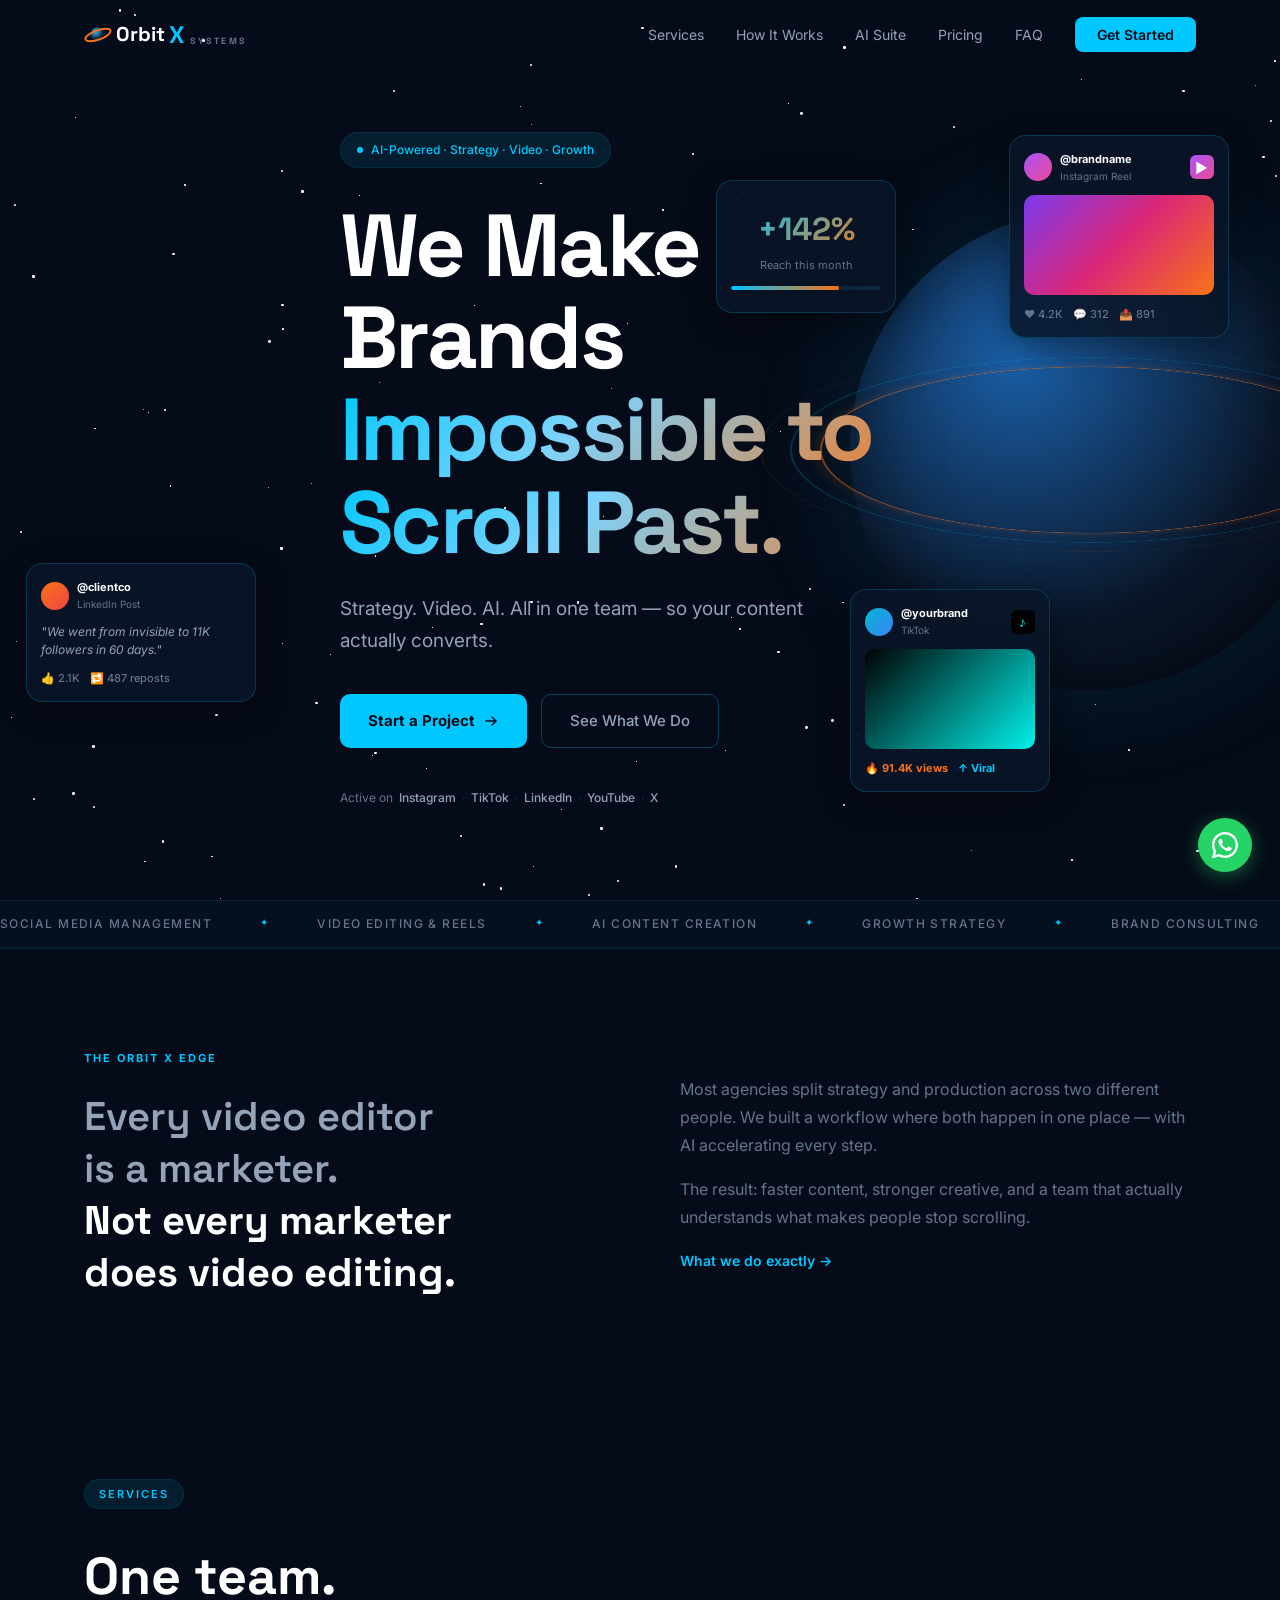
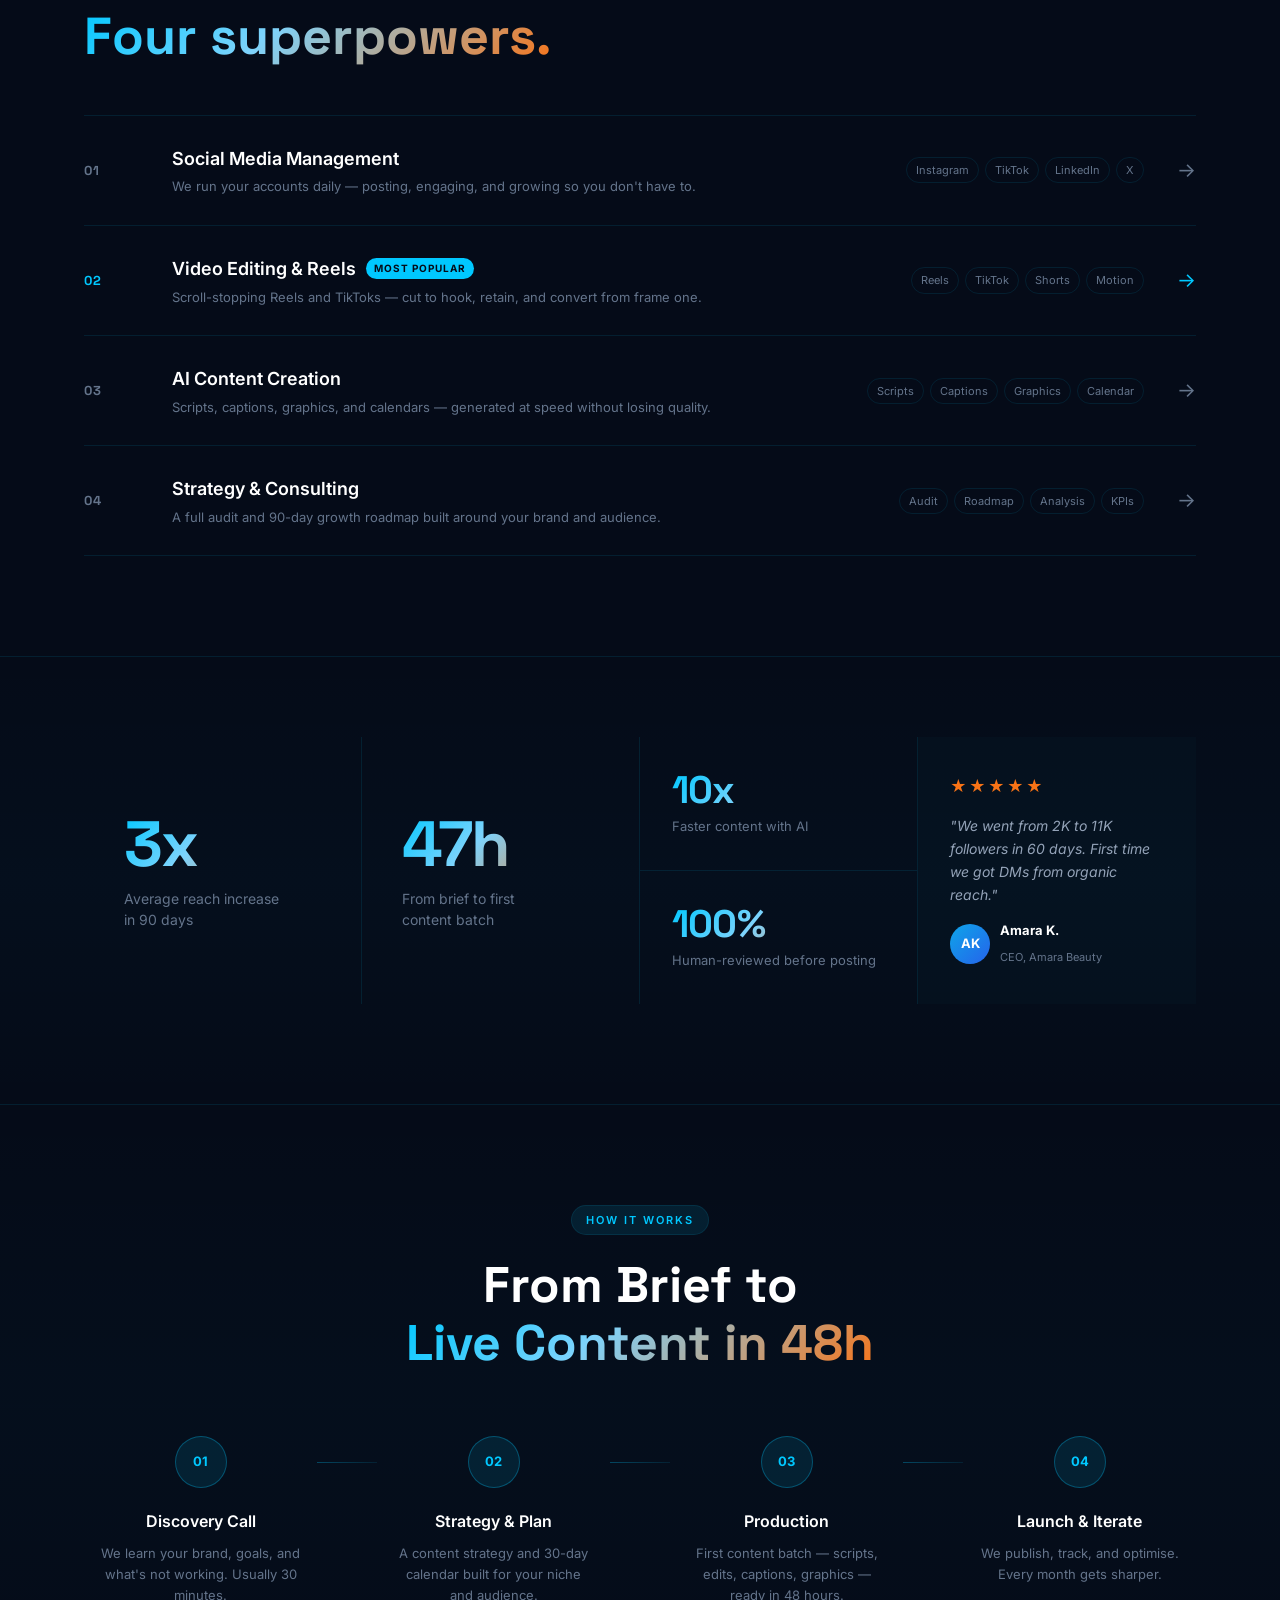
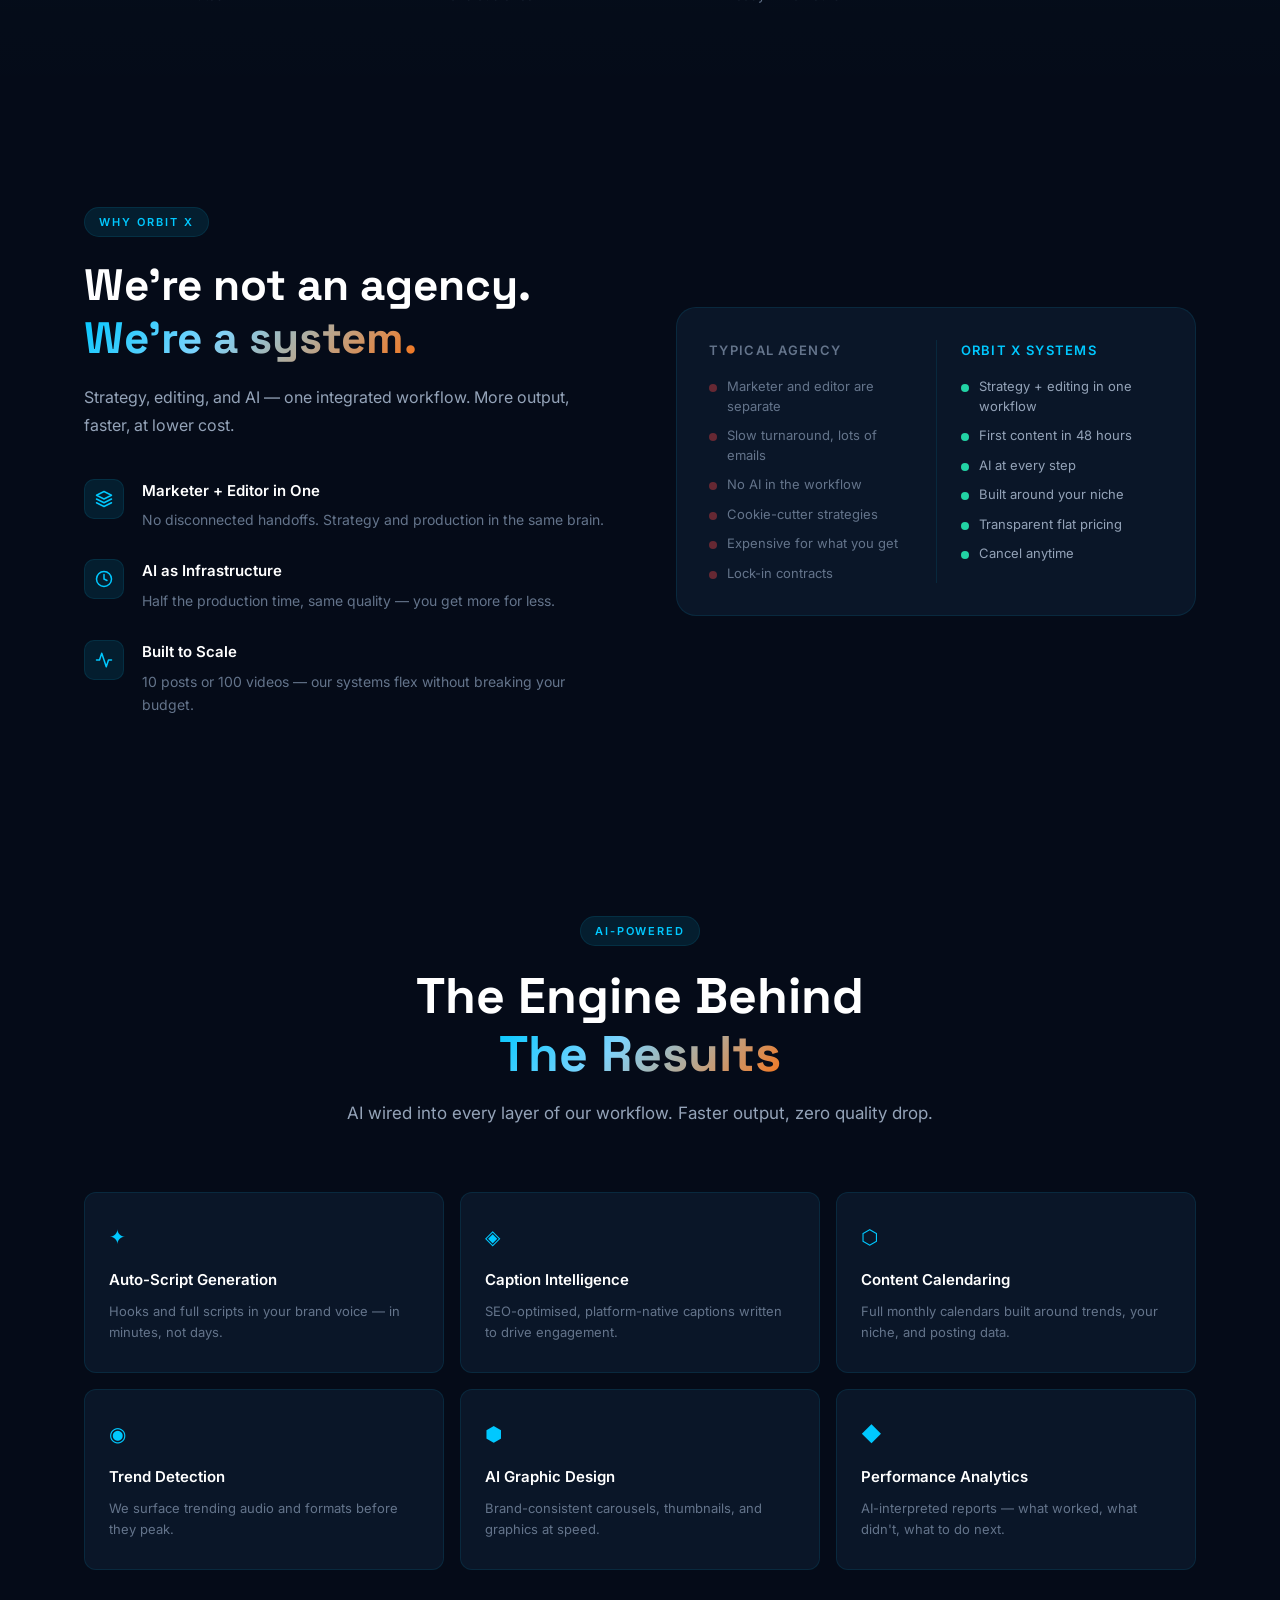
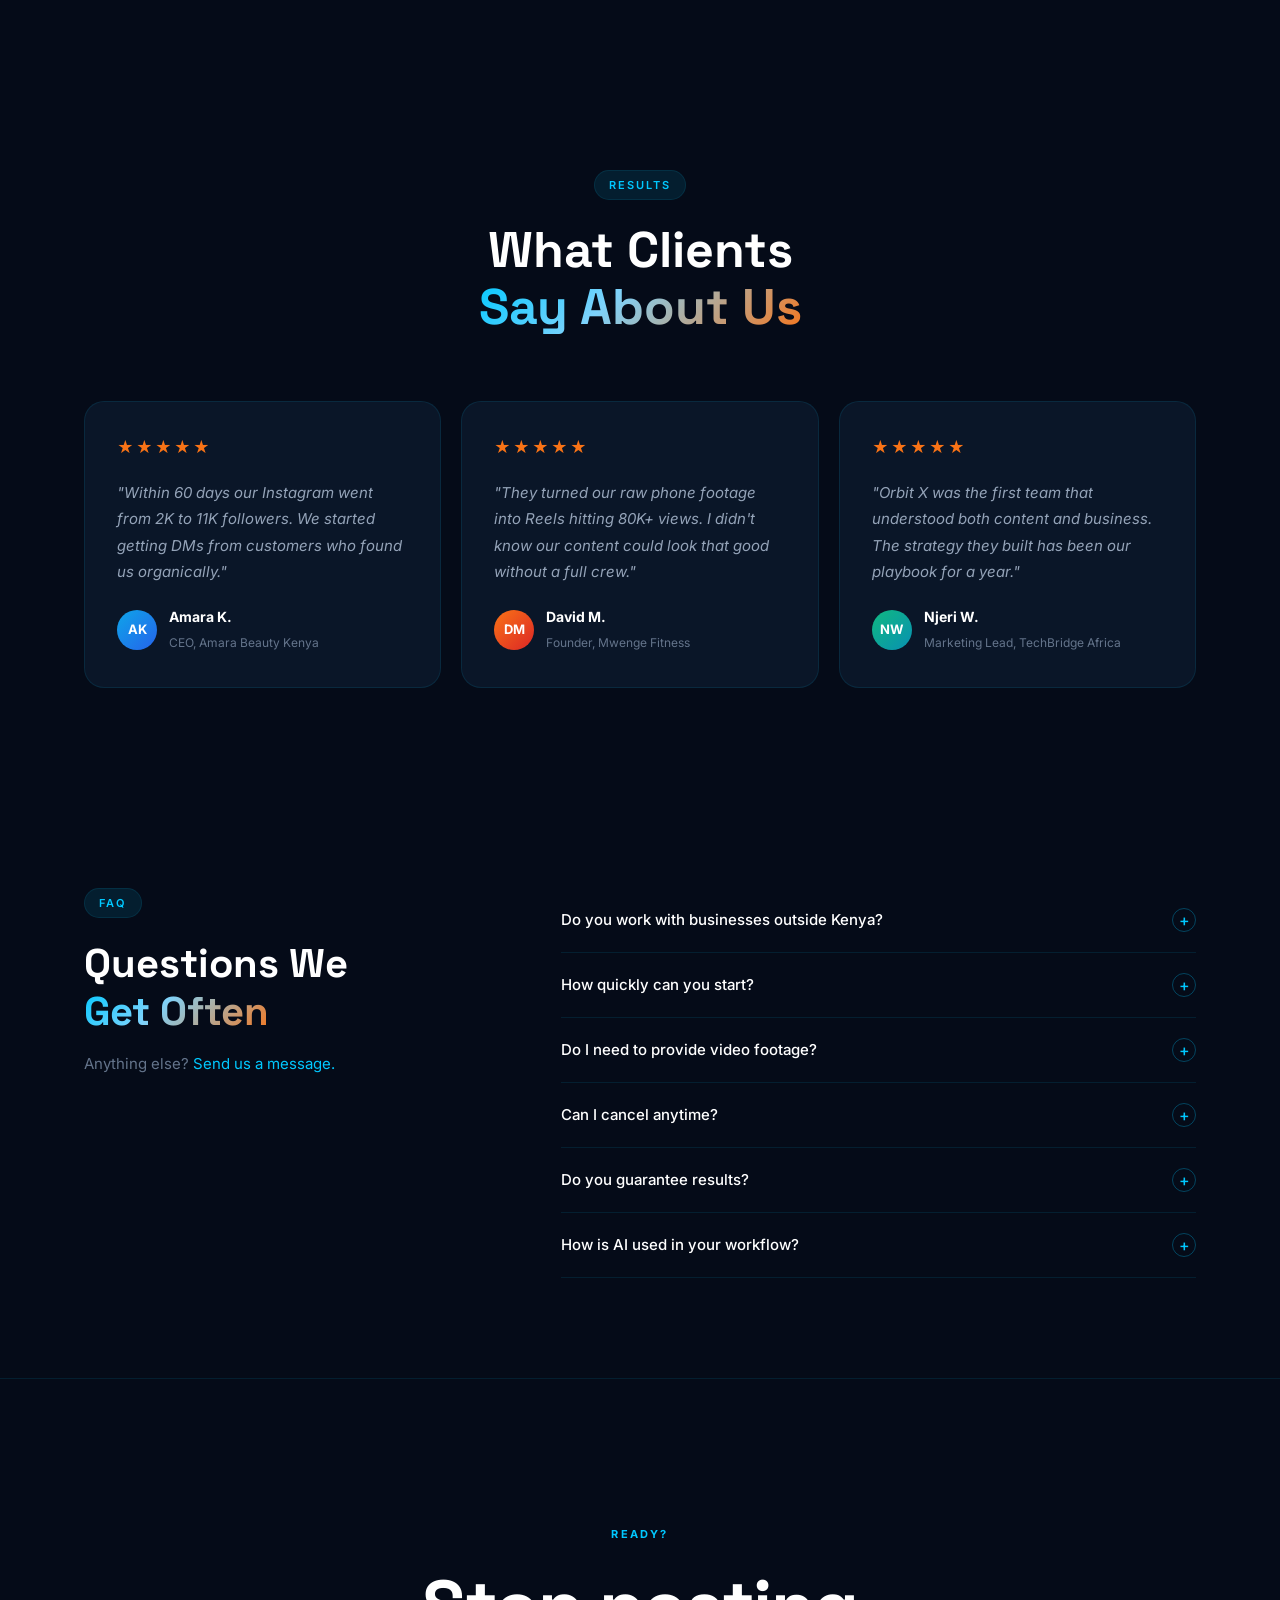
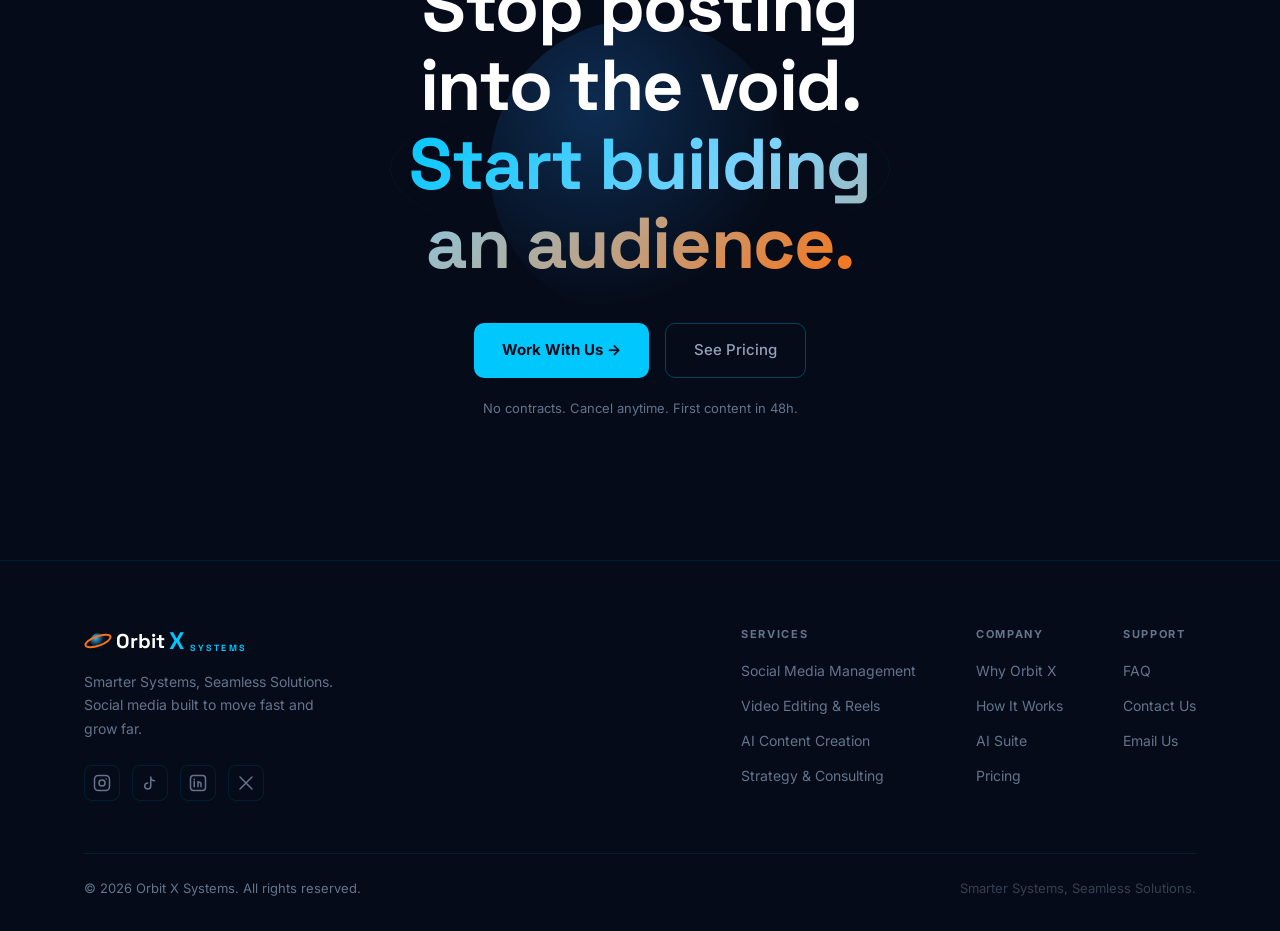
==== commit 85589a96: "Launch Orbit X Systems website Full multi-page site: landing, services, pricing, contact. Dark space" ====
--- a/index.html
+++ b/index.html
@@ -5,10 +5,13 @@
   <meta name="viewport" content="width=device-width, initial-scale=1.0" />
   <title>Orbit X Systems — We Make Brands Impossible to Scroll Past</title>
   <meta name="description" content="AI-powered social media management, video editing, and content creation. Strategy and execution — all under one roof." />
+  <meta property="og:title" content="Orbit X Systems — We Make Brands Impossible to Scroll Past" />
+  <meta property="og:type" content="website" />
   <link rel="icon" type="image/svg+xml" href="favicon.svg" />
   <link rel="preconnect" href="https://fonts.googleapis.com" />
   <link href="https://fonts.googleapis.com/css2?family=Inter:wght@300;400;500;600;700;800;900&family=Space+Grotesk:wght@400;500;600;700;800&display=swap" rel="stylesheet" />
   <link rel="stylesheet" href="styles.css" />
+  <link rel="stylesheet" href="landing.css" />
 </head>
 <body>
 
@@ -32,10 +35,10 @@
       </a>
       <ul class="nav-links">
         <li><a href="services.html" class="nav-link">Services</a></li>
-        <li><a href="index.html#process" class="nav-link">How It Works</a></li>
-        <li><a href="index.html#ai" class="nav-link">AI Suite</a></li>
+        <li><a href="#process" class="nav-link">How It Works</a></li>
+        <li><a href="#ai" class="nav-link">AI Suite</a></li>
         <li><a href="pricing.html" class="nav-link">Pricing</a></li>
-        <li><a href="index.html#faq" class="nav-link">FAQ</a></li>
+        <li><a href="#faq" class="nav-link">FAQ</a></li>
         <li><a href="contact.html" class="nav-link nav-cta">Get Started</a></li>
       </ul>
       <button class="hamburger" id="hamburger" aria-label="Open menu">
@@ -48,97 +51,105 @@
     <button class="mobile-close" id="mobileClose">✕</button>
     <ul>
       <li><a href="services.html" class="nav-link mobile-link">Services</a></li>
-      <li><a href="index.html#process" class="nav-link mobile-link">How It Works</a></li>
-      <li><a href="index.html#ai" class="nav-link mobile-link">AI Suite</a></li>
+      <li><a href="#process" class="nav-link mobile-link">How It Works</a></li>
+      <li><a href="#ai" class="nav-link mobile-link">AI Suite</a></li>
       <li><a href="pricing.html" class="nav-link mobile-link">Pricing</a></li>
-      <li><a href="index.html#faq" class="nav-link mobile-link">FAQ</a></li>
+      <li><a href="#faq" class="nav-link mobile-link">FAQ</a></li>
       <li><a href="contact.html" class="nav-link mobile-link mobile-cta">Get Started →</a></li>
     </ul>
   </div>
 
-  <!-- HERO -->
-  <section class="hero" id="hero">
+  <!-- ═══ HERO ═══ -->
+  <section class="lp-hero" id="hero">
     <div class="stars" id="stars"></div>
-    <div class="hero-glow"></div>
-    <div class="hero-inner">
-      <div class="hero-content">
-        <div class="hero-badge">
-          <span class="badge-dot"></span>
-          AI-Powered · Built for Growth · Based in Kenya
-        </div>
-        <h1 class="hero-title">
-          We Make Brands<br />
-          <span class="gradient-text">Impossible to Scroll Past.</span>
-        </h1>
-        <p class="hero-sub">
-          Strategy. Video. AI. All in one team — so your content actually converts.
-        </p>
-        <div class="hero-actions">
-          <a href="contact.html" class="btn-primary nav-link">
-            <span>Start a Project</span>
-            <svg width="16" height="16" viewBox="0 0 16 16" fill="none"><path d="M3 8h10M9 4l4 4-4 4" stroke="currentColor" stroke-width="1.5" stroke-linecap="round" stroke-linejoin="round"/></svg>
-          </a>
-          <a href="services.html" class="btn-ghost nav-link">See What We Do</a>
-        </div>
-        <div class="hero-trust">
-          <span class="trust-label">Active across</span>
-          <div class="trust-platforms">
-            <span>Instagram</span><span class="sep">·</span>
-            <span>TikTok</span><span class="sep">·</span>
-            <span>LinkedIn</span><span class="sep">·</span>
-            <span>YouTube</span><span class="sep">·</span>
-            <span>X (Twitter)</span>
-          </div>
-        </div>
-      </div>
-      <div class="hero-visual">
-        <div class="dashboard">
-          <div class="dash-header">
-            <div class="dash-dots"><span></span><span></span><span></span></div>
-            <span class="dash-title">Orbit X · Analytics</span>
-          </div>
-          <div class="dash-body">
-            <div class="dash-metric">
-              <span class="metric-label">Reach This Month</span>
-              <span class="metric-value" data-count="284000">0</span>
-              <span class="metric-up">↑ 142%</span>
-            </div>
-            <div class="dash-metric">
-              <span class="metric-label">Engagement Rate</span>
-              <span class="metric-value" data-count="8.4" data-suffix="%">0%</span>
-              <span class="metric-up">↑ 3.2%</span>
-            </div>
-            <div class="dash-chart">
-              <div class="chart-bars">
-                <div class="bar" style="--h:40%"><span>W1</span></div>
-                <div class="bar" style="--h:60%"><span>W2</span></div>
-                <div class="bar" style="--h:45%"><span>W3</span></div>
-                <div class="bar active" style="--h:88%"><span>W4</span></div>
-              </div>
-              <span class="chart-label">Weekly Content Performance</span>
-            </div>
-            <div class="dash-recent">
-              <span class="recent-label">Recent Posts</span>
-              <div class="recent-posts">
-                <div class="post-item">
-                  <div class="post-thumb reel"></div>
-                  <div class="post-info"><span>Product Reel</span><span class="post-stats">48.2K views · 6.1% eng.</span></div>
-                  <span class="post-badge">Reel</span>
-                </div>
-                <div class="post-item">
-                  <div class="post-thumb carousel"></div>
-                  <div class="post-info"><span>Brand Story</span><span class="post-stats">12.8K reach · 9.4% eng.</span></div>
-                  <span class="post-badge">Carousel</span>
-                </div>
-                <div class="post-item">
-                  <div class="post-thumb tiktok"></div>
-                  <div class="post-info"><span>TikTok Hook</span><span class="post-stats">91.4K views · 11.2% eng.</span></div>
-                  <span class="post-badge viral">Viral</span>
-                </div>
-              </div>
-            </div>
-          </div>
-        </div>
+
+    <!-- Giant background planet -->
+    <div class="lp-planet-wrap">
+      <div class="lp-planet"></div>
+      <div class="lp-ring lp-ring-1"></div>
+      <div class="lp-ring lp-ring-2"></div>
+      <div class="lp-ring lp-ring-3"></div>
+    </div>
+
+    <!-- Floating social cards -->
+    <div class="lp-float-cards">
+      <div class="lp-card lp-card-1">
+        <div class="lp-card-inner">
+          <div class="lp-card-header">
+            <div class="lp-card-avatar" style="background:linear-gradient(135deg,#a855f7,#ec4899)"></div>
+            <div><div class="lp-card-name">@brandname</div><div class="lp-card-type">Instagram Reel</div></div>
+            <div class="lp-card-platform ig">▶</div>
+          </div>
+          <div class="lp-card-visual reel-visual"></div>
+          <div class="lp-card-stats">
+            <span>❤️ 4.2K</span><span>💬 312</span><span>📤 891</span>
+          </div>
+        </div>
+      </div>
+      <div class="lp-card lp-card-2">
+        <div class="lp-card-inner">
+          <div class="lp-card-header">
+            <div class="lp-card-avatar" style="background:linear-gradient(135deg,#06b6d4,#3b82f6)"></div>
+            <div><div class="lp-card-name">@yourbrand</div><div class="lp-card-type">TikTok</div></div>
+            <div class="lp-card-platform tk">♪</div>
+          </div>
+          <div class="lp-card-visual tiktok-visual"></div>
+          <div class="lp-card-stats viral-stats">
+            <span>🔥 91.4K views</span><span>↑ Viral</span>
+          </div>
+        </div>
+      </div>
+      <div class="lp-card lp-card-3">
+        <div class="lp-card-inner">
+          <div class="lp-metric-card">
+            <div class="lp-metric-val">+142%</div>
+            <div class="lp-metric-label">Reach this month</div>
+            <div class="lp-metric-bar"><div class="lp-metric-fill"></div></div>
+          </div>
+        </div>
+      </div>
+      <div class="lp-card lp-card-4">
+        <div class="lp-card-inner">
+          <div class="lp-card-header">
+            <div class="lp-card-avatar" style="background:linear-gradient(135deg,#f97316,#ef4444)"></div>
+            <div><div class="lp-card-name">@clientco</div><div class="lp-card-type">LinkedIn Post</div></div>
+          </div>
+          <div class="lp-card-text">"We went from invisible to 11K followers in 60 days."</div>
+          <div class="lp-card-stats"><span>👍 2.1K</span><span>🔁 487 reposts</span></div>
+        </div>
+      </div>
+    </div>
+
+    <!-- Hero copy -->
+    <div class="lp-hero-copy">
+      <div class="lp-hero-tag">
+        <span class="badge-dot"></span>
+        AI-Powered · Strategy · Video · Growth
+      </div>
+      <h1 class="lp-hero-h1">
+        <span class="lp-line">We Make Brands</span>
+        <span class="lp-line lp-line-grad">Impossible to</span>
+        <span class="lp-line lp-line-grad">Scroll Past.</span>
+      </h1>
+      <p class="lp-hero-sub">Strategy. Video. AI. All in one team — so your content actually converts.</p>
+      <div class="lp-hero-actions">
+        <a href="contact.html" class="btn-primary nav-link">
+          Start a Project
+          <svg width="16" height="16" viewBox="0 0 16 16" fill="none"><path d="M3 8h10M9 4l4 4-4 4" stroke="currentColor" stroke-width="1.5" stroke-linecap="round" stroke-linejoin="round"/></svg>
+        </a>
+        <a href="services.html" class="btn-ghost nav-link">See What We Do</a>
+      </div>
+      <div class="lp-platforms">
+        <span>Active on</span>
+        <span class="plat">Instagram</span>
+        <span class="pdot">·</span>
+        <span class="plat">TikTok</span>
+        <span class="pdot">·</span>
+        <span class="plat">LinkedIn</span>
+        <span class="pdot">·</span>
+        <span class="plat">YouTube</span>
+        <span class="pdot">·</span>
+        <span class="plat">X</span>
       </div>
     </div>
   </section>
@@ -165,81 +176,117 @@
     </div>
   </div>
 
-  <!-- STATS -->
-  <section class="stats-section">
-    <div class="container">
-      <div class="stats-grid">
-        <div class="stat-item reveal"><span class="stat-num gradient-text">4x</span><span class="stat-label">Average reach increase in 90 days</span></div>
-        <div class="stat-divider"></div>
-        <div class="stat-item reveal"><span class="stat-num gradient-text">48h</span><span class="stat-label">From brief to first content batch</span></div>
-        <div class="stat-divider"></div>
-        <div class="stat-item reveal"><span class="stat-num gradient-text">All-in-One</span><span class="stat-label">Strategy + editing + management</span></div>
-        <div class="stat-divider"></div>
-        <div class="stat-item reveal"><span class="stat-num gradient-text">AI-First</span><span class="stat-label">Workflow built for speed & scale</span></div>
-      </div>
-    </div>
-  </section>
-
-  <!-- STATEMENT -->
-  <section class="statement-section">
-    <div class="container">
-      <div class="statement-card reveal">
-        <div class="statement-tag">Our Edge</div>
-        <p class="statement">
-          Every video editor is a marketer.<br />
-          <strong>Not every marketer does video editing.</strong>
-        </p>
-        <p class="statement-sub">We do both — and we run AI across all of it.</p>
-      </div>
-    </div>
-  </section>
-
-  <!-- SERVICES PREVIEW -->
-  <section class="services-section" id="services">
-    <div class="container">
-      <div class="section-header reveal">
-        <span class="section-tag">What We Do</span>
-        <h2>One Team.<br /><span class="gradient-text">Everything You Need.</span></h2>
-      </div>
-      <div class="services-grid">
-        <div class="service-card reveal">
-          <div class="service-number">01</div>
-          <div class="service-icon"><svg viewBox="0 0 48 48" fill="none"><path d="M8 8h32v32H8z" rx="4" stroke="currentColor" stroke-width="2"/><circle cx="18" cy="20" r="4" stroke="currentColor" stroke-width="2"/><path d="M8 36l8-8 6 6 8-10 10 12" stroke="currentColor" stroke-width="2" stroke-linecap="round" stroke-linejoin="round"/></svg></div>
-          <h3>Social Media Management</h3>
-          <p>We run your accounts daily — posting, engaging, and growing so you don't have to.</p>
-          <a href="services.html" class="service-link nav-link">Learn more →</a>
-        </div>
-        <div class="service-card featured reveal">
-          <div class="featured-ribbon">Most Popular</div>
-          <div class="service-number" style="color:var(--cyan)">02</div>
-          <div class="service-icon"><svg viewBox="0 0 48 48" fill="none"><rect x="6" y="10" width="36" height="28" rx="4" stroke="currentColor" stroke-width="2"/><path d="M20 18l10 6-10 6V18z" fill="currentColor"/></svg></div>
-          <h3>Video Editing & Reels</h3>
-          <p>Scroll-stopping Reels and TikToks — cut to hook, retain, and convert from frame one.</p>
-          <a href="services.html" class="service-link nav-link">Learn more →</a>
-          <div class="service-glow"></div>
-        </div>
-        <div class="service-card reveal">
-          <div class="service-number">03</div>
-          <div class="service-icon"><svg viewBox="0 0 48 48" fill="none"><path d="M24 8C15.163 8 8 15.163 8 24s7.163 16 16 16 16-7.163 16-16S32.837 8 24 8z" stroke="currentColor" stroke-width="2"/><path d="M16 28s2-5 8-5 8 5 8 5" stroke="currentColor" stroke-width="2" stroke-linecap="round"/><circle cx="19" cy="21" r="2" fill="currentColor"/><circle cx="29" cy="21" r="2" fill="currentColor"/></svg></div>
-          <h3>AI Content Creation</h3>
-          <p>Scripts, captions, graphics, and calendars — generated at speed without losing quality.</p>
-          <a href="services.html" class="service-link nav-link">Learn more →</a>
-        </div>
-        <div class="service-card reveal">
-          <div class="service-number">04</div>
-          <div class="service-icon"><svg viewBox="0 0 48 48" fill="none"><path d="M8 36l8-8 8 4 8-12 8 6" stroke="currentColor" stroke-width="2" stroke-linecap="round" stroke-linejoin="round"/><circle cx="16" cy="28" r="2.5" fill="currentColor"/><circle cx="24" cy="32" r="2.5" fill="currentColor"/><circle cx="32" cy="20" r="2.5" fill="currentColor"/></svg></div>
-          <h3>Strategy & Consulting</h3>
-          <p>A full audit and 90-day growth roadmap built around your brand and audience.</p>
-          <a href="services.html" class="service-link nav-link">Learn more →</a>
-        </div>
-      </div>
-      <div style="text-align:center; margin-top: 40px;">
-        <a href="services.html" class="btn-ghost nav-link">View All Services →</a>
-      </div>
-    </div>
-  </section>
-
-  <!-- HOW IT WORKS -->
+  <!-- ═══ EDGE STATEMENT ═══ -->
+  <section class="lp-edge">
+    <div class="container">
+      <div class="lp-edge-inner reveal">
+        <div class="lp-edge-left">
+          <span class="lp-edge-tag">The Orbit X Edge</span>
+          <p class="lp-edge-quote">
+            Every video editor<br/>is a marketer.<br/>
+            <strong>Not every marketer<br/>does video editing.</strong>
+          </p>
+        </div>
+        <div class="lp-edge-right">
+          <p>Most agencies split strategy and production across two different people. We built a workflow where both happen in one place — with AI accelerating every step.</p>
+          <p>The result: faster content, stronger creative, and a team that actually understands what makes people stop scrolling.</p>
+          <a href="services.html" class="lp-edge-link nav-link">What we do exactly →</a>
+        </div>
+      </div>
+    </div>
+  </section>
+
+  <!-- ═══ SERVICES — CREATIVE LIST ═══ -->
+  <section class="lp-services" id="services">
+    <div class="container">
+      <div class="lp-services-header reveal">
+        <span class="section-tag">Services</span>
+        <h2 class="lp-services-title">One team.<br /><span class="gradient-text">Four superpowers.</span></h2>
+      </div>
+      <div class="lp-services-list">
+        <a href="services.html" class="lp-svc-row nav-link reveal">
+          <div class="lp-svc-num">01</div>
+          <div class="lp-svc-info">
+            <h3>Social Media Management</h3>
+            <p>We run your accounts daily — posting, engaging, and growing so you don't have to.</p>
+          </div>
+          <div class="lp-svc-tags">
+            <span>Instagram</span><span>TikTok</span><span>LinkedIn</span><span>X</span>
+          </div>
+          <div class="lp-svc-arrow">→</div>
+        </a>
+        <a href="services.html" class="lp-svc-row featured-row nav-link reveal">
+          <div class="lp-svc-num cyan">02</div>
+          <div class="lp-svc-info">
+            <h3>Video Editing & Reels <span class="lp-hot">Most Popular</span></h3>
+            <p>Scroll-stopping Reels and TikToks — cut to hook, retain, and convert from frame one.</p>
+          </div>
+          <div class="lp-svc-tags">
+            <span>Reels</span><span>TikTok</span><span>Shorts</span><span>Motion</span>
+          </div>
+          <div class="lp-svc-arrow cyan">→</div>
+        </a>
+        <a href="services.html" class="lp-svc-row nav-link reveal">
+          <div class="lp-svc-num">03</div>
+          <div class="lp-svc-info">
+            <h3>AI Content Creation</h3>
+            <p>Scripts, captions, graphics, and calendars — generated at speed without losing quality.</p>
+          </div>
+          <div class="lp-svc-tags">
+            <span>Scripts</span><span>Captions</span><span>Graphics</span><span>Calendar</span>
+          </div>
+          <div class="lp-svc-arrow">→</div>
+        </a>
+        <a href="services.html" class="lp-svc-row nav-link reveal">
+          <div class="lp-svc-num">04</div>
+          <div class="lp-svc-info">
+            <h3>Strategy & Consulting</h3>
+            <p>A full audit and 90-day growth roadmap built around your brand and audience.</p>
+          </div>
+          <div class="lp-svc-tags">
+            <span>Audit</span><span>Roadmap</span><span>Analysis</span><span>KPIs</span>
+          </div>
+          <div class="lp-svc-arrow">→</div>
+        </a>
+      </div>
+    </div>
+  </section>
+
+  <!-- ═══ RESULTS WALL ═══ -->
+  <section class="lp-results">
+    <div class="container">
+      <div class="lp-results-grid">
+        <div class="lp-result-big reveal">
+          <span class="lp-result-num gradient-text" data-count="4" data-suffix="x">0x</span>
+          <span class="lp-result-label">Average reach increase in 90 days</span>
+        </div>
+        <div class="lp-result-big reveal">
+          <span class="lp-result-num gradient-text" data-count="48" data-suffix="h">0h</span>
+          <span class="lp-result-label">From brief to first content batch</span>
+        </div>
+        <div class="lp-result-stack">
+          <div class="lp-result-sm reveal">
+            <span class="lp-result-num-sm gradient-text">10x</span>
+            <span class="lp-result-label-sm">Faster content with AI</span>
+          </div>
+          <div class="lp-result-sm reveal">
+            <span class="lp-result-num-sm gradient-text">100%</span>
+            <span class="lp-result-label-sm">Human-reviewed before posting</span>
+          </div>
+        </div>
+        <div class="lp-result-testimonial reveal">
+          <div class="stars-rating">★★★★★</div>
+          <p>"We went from 2K to 11K followers in 60 days. First time we got DMs from organic reach."</p>
+          <div class="lp-result-author">
+            <div class="author-avatar" style="background:linear-gradient(135deg,#0ea5e9,#2563eb)">AK</div>
+            <div><strong>Amara K.</strong><span>CEO, Amara Beauty</span></div>
+          </div>
+        </div>
+      </div>
+    </div>
+  </section>
+
+  <!-- ═══ HOW IT WORKS ═══ -->
   <section class="process-section" id="process">
     <div class="container">
       <div class="section-header reveal">
@@ -270,7 +317,7 @@
     </div>
   </section>
 
-  <!-- WHY -->
+  <!-- ═══ WHY ═══ -->
   <section class="why-section" id="why">
     <div class="container">
       <div class="why-inner">
@@ -281,11 +328,11 @@
           <div class="why-points">
             <div class="why-point">
               <div class="why-icon"><svg width="18" height="18" viewBox="0 0 24 24" fill="none"><path d="M12 2L2 7l10 5 10-5-10-5zM2 17l10 5 10-5M2 12l10 5 10-5" stroke="currentColor" stroke-width="2" stroke-linecap="round" stroke-linejoin="round"/></svg></div>
-              <div><h4>Marketer + Editor in One</h4><p>No disconnected handoffs. We understand both strategy and production.</p></div>
+              <div><h4>Marketer + Editor in One</h4><p>No disconnected handoffs. Strategy and production in the same brain.</p></div>
             </div>
             <div class="why-point">
               <div class="why-icon"><svg width="18" height="18" viewBox="0 0 24 24" fill="none"><circle cx="12" cy="12" r="10" stroke="currentColor" stroke-width="2"/><path d="M12 6v6l4 2" stroke="currentColor" stroke-width="2" stroke-linecap="round"/></svg></div>
-              <div><h4>AI as Infrastructure</h4><p>Half the production time, same quality — meaning you get more for less.</p></div>
+              <div><h4>AI as Infrastructure</h4><p>Half the production time, same quality — you get more for less.</p></div>
             </div>
             <div class="why-point">
               <div class="why-icon"><svg width="18" height="18" viewBox="0 0 24 24" fill="none"><path d="M22 12h-4l-3 9L9 3l-3 9H2" stroke="currentColor" stroke-width="2" stroke-linecap="round" stroke-linejoin="round"/></svg></div>
@@ -324,7 +371,7 @@
     </div>
   </section>
 
-  <!-- AI SUITE -->
+  <!-- ═══ AI SUITE ═══ -->
   <section class="ai-section" id="ai">
     <div class="container">
       <div class="section-header reveal">
@@ -343,7 +390,7 @@
     </div>
   </section>
 
-  <!-- TESTIMONIALS -->
+  <!-- ═══ TESTIMONIALS ═══ -->
   <section class="testimonials-section" id="testimonials">
     <div class="container">
       <div class="section-header reveal">
@@ -379,7 +426,7 @@
     </div>
   </section>
 
-  <!-- FAQ -->
+  <!-- ═══ FAQ ═══ -->
   <section class="faq-section" id="faq">
     <div class="container">
       <div class="faq-inner">
@@ -389,41 +436,36 @@
           <p>Anything else? <a href="contact.html" class="nav-link" style="color:var(--cyan)">Send us a message.</a></p>
         </div>
         <div class="faq-right">
-          <div class="faq-item reveal">
-            <button class="faq-question">Do you work with businesses outside Kenya?<span class="faq-icon">+</span></button>
-            <div class="faq-answer"><p>Yes. We work remotely with clients across East Africa and internationally. Location is never a barrier.</p></div>
-          </div>
-          <div class="faq-item reveal">
-            <button class="faq-question">How quickly can you start?<span class="faq-icon">+</span></button>
-            <div class="faq-answer"><p>After onboarding, your first content batch is ready within 48 hours. We move fast.</p></div>
-          </div>
-          <div class="faq-item reveal">
-            <button class="faq-question">Do I need to provide video footage?<span class="faq-icon">+</span></button>
-            <div class="faq-answer"><p>For video editing, yes — you provide raw clips and we handle editing, captions, music, and motion. For AI content, no footage needed.</p></div>
-          </div>
-          <div class="faq-item reveal">
-            <button class="faq-question">Can I cancel anytime?<span class="faq-icon">+</span></button>
-            <div class="faq-answer"><p>No lock-in. Pause or cancel at the end of any billing month. We earn your business every month.</p></div>
-          </div>
-          <div class="faq-item reveal">
-            <button class="faq-question">Do you guarantee results?<span class="faq-icon">+</span></button>
-            <div class="faq-answer"><p>We guarantee consistent, high-quality content on schedule and a strategy built on real data. We can't guarantee follower numbers — no one honestly can.</p></div>
-          </div>
-          <div class="faq-item reveal">
-            <button class="faq-question">How is AI used in your workflow?<span class="faq-icon">+</span></button>
-            <div class="faq-answer"><p>AI handles scripts, captions, content ideas, and graphic foundations. We review and refine everything before it goes out — speed without sacrificing quality.</p></div>
-          </div>
-        </div>
-      </div>
-    </div>
-  </section>
-
-  <!-- CTA BANNER -->
-  <section class="cta-banner">
-    <div class="container">
-      <div class="cta-inner reveal">
-        <h2>Stop posting into the void.<br /><span class="gradient-text">Start building an audience.</span></h2>
-        <a href="contact.html" class="btn-primary nav-link">Work With Us</a>
+          <div class="faq-item reveal"><button class="faq-question">Do you work with businesses outside Kenya?<span class="faq-icon">+</span></button><div class="faq-answer"><p>Yes. We work remotely with clients across East Africa and internationally. Location is never a barrier.</p></div></div>
+          <div class="faq-item reveal"><button class="faq-question">How quickly can you start?<span class="faq-icon">+</span></button><div class="faq-answer"><p>After onboarding, your first content batch is ready within 48 hours. We move fast.</p></div></div>
+          <div class="faq-item reveal"><button class="faq-question">Do I need to provide video footage?<span class="faq-icon">+</span></button><div class="faq-answer"><p>For video editing, yes — you provide raw clips and we handle editing, captions, music, and motion. For AI content, no footage needed.</p></div></div>
+          <div class="faq-item reveal"><button class="faq-question">Can I cancel anytime?<span class="faq-icon">+</span></button><div class="faq-answer"><p>No lock-in. Pause or cancel at the end of any billing month. We earn your business every month.</p></div></div>
+          <div class="faq-item reveal"><button class="faq-question">Do you guarantee results?<span class="faq-icon">+</span></button><div class="faq-answer"><p>We guarantee consistent, high-quality content on schedule and a strategy built on real data. We can't guarantee follower numbers — no one honestly can.</p></div></div>
+          <div class="faq-item reveal"><button class="faq-question">How is AI used in your workflow?<span class="faq-icon">+</span></button><div class="faq-answer"><p>AI handles scripts, captions, content ideas, and graphic foundations. We review and refine everything before it goes out — speed without sacrificing quality.</p></div></div>
+        </div>
+      </div>
+    </div>
+  </section>
+
+  <!-- ═══ FINAL CTA ═══ -->
+  <section class="lp-final-cta">
+    <div class="stars" id="stars2"></div>
+    <div class="lp-planet-wrap-sm">
+      <div class="lp-planet-sm"></div>
+      <div class="lp-ring-sm"></div>
+    </div>
+    <div class="container">
+      <div class="lp-final-inner reveal">
+        <div class="lp-final-tag">Ready?</div>
+        <h2 class="lp-final-h2">
+          Stop posting<br />into the void.<br />
+          <span class="gradient-text">Start building<br />an audience.</span>
+        </h2>
+        <div class="lp-final-actions">
+          <a href="contact.html" class="btn-primary nav-link">Work With Us →</a>
+          <a href="pricing.html" class="btn-ghost nav-link">See Pricing</a>
+        </div>
+        <p class="lp-final-note">No contracts. Cancel anytime. First content in 48h.</p>
       </div>
     </div>
   </section>
@@ -455,14 +497,14 @@
           </div>
           <div class="footer-col">
             <h5>Company</h5>
-            <a href="index.html#why" class="nav-link">Why Orbit X</a>
-            <a href="index.html#process" class="nav-link">How It Works</a>
-            <a href="index.html#ai" class="nav-link">AI Suite</a>
+            <a href="#why" class="nav-link">Why Orbit X</a>
+            <a href="#process" class="nav-link">How It Works</a>
+            <a href="#ai" class="nav-link">AI Suite</a>
             <a href="pricing.html" class="nav-link">Pricing</a>
           </div>
           <div class="footer-col">
             <h5>Support</h5>
-            <a href="index.html#faq" class="nav-link">FAQ</a>
+            <a href="#faq" class="nav-link">FAQ</a>
             <a href="contact.html" class="nav-link">Contact Us</a>
             <a href="mailto:hello@orbitxsystems.com">Email Us</a>
           </div>
--- a/landing.css
+++ b/landing.css
@@ -0,0 +1,635 @@
+/* ===== LANDING PAGE SPECIFIC STYLES ===== */
+
+/* ── HERO ── */
+.lp-hero {
+  min-height: 100vh;
+  display: flex;
+  align-items: center;
+  justify-content: center;
+  position: relative;
+  overflow: hidden;
+  padding: 120px 24px 80px;
+}
+
+/* Planet background */
+.lp-planet-wrap {
+  position: absolute;
+  right: -160px;
+  top: 50%;
+  transform: translateY(-50%);
+  width: 700px;
+  height: 700px;
+  pointer-events: none;
+}
+.lp-planet {
+  position: absolute;
+  width: 480px;
+  height: 480px;
+  border-radius: 50%;
+  background: radial-gradient(circle at 35% 30%, #1a5fa8 0%, #0a1628 60%, #050b18 100%);
+  top: 50%; left: 50%;
+  transform: translate(-50%, -50%);
+  box-shadow: 0 0 120px rgba(0, 200, 255, 0.12), inset 0 0 80px rgba(0,0,0,0.5);
+}
+.lp-ring {
+  position: absolute;
+  border-radius: 50%;
+  border: 2px solid transparent;
+  top: 50%; left: 50%;
+  transform: translate(-50%, -50%) rotateX(72deg);
+}
+.lp-ring-1 {
+  width: 540px; height: 540px;
+  border-color: rgba(249, 115, 22, 0.5);
+  box-shadow: 0 0 20px rgba(249,115,22,0.2);
+  animation: ringPulse 4s ease-in-out infinite;
+}
+.lp-ring-2 {
+  width: 600px; height: 600px;
+  border-color: rgba(0, 200, 255, 0.2);
+  animation: ringPulse 4s ease-in-out infinite 1s;
+}
+.lp-ring-3 {
+  width: 660px; height: 660px;
+  border-color: rgba(249, 115, 22, 0.08);
+  animation: ringPulse 4s ease-in-out infinite 2s;
+}
+@keyframes ringPulse {
+  0%, 100% { opacity: 0.8; }
+  50% { opacity: 0.4; }
+}
+
+/* Floating social cards */
+.lp-float-cards {
+  position: absolute;
+  inset: 0;
+  pointer-events: none;
+}
+.lp-card {
+  position: absolute;
+  animation: floatCard var(--dur, 6s) ease-in-out infinite var(--delay, 0s);
+}
+@keyframes floatCard {
+  0%, 100% { transform: translateY(0px) rotate(var(--rot, 0deg)); }
+  50% { transform: translateY(-14px) rotate(var(--rot, 0deg)); }
+}
+.lp-card-1 {
+  top: 15%; right: 4%;
+  --dur: 7s; --delay: 0s; --rot: 3deg;
+  width: 220px;
+}
+.lp-card-2 {
+  bottom: 12%; right: 18%;
+  --dur: 6s; --delay: 1.5s; --rot: -2deg;
+  width: 200px;
+}
+.lp-card-3 {
+  top: 20%; right: 30%;
+  --dur: 8s; --delay: 0.8s; --rot: 1deg;
+  width: 180px;
+}
+.lp-card-4 {
+  bottom: 22%; left: 2%;
+  --dur: 7s; --delay: 2s; --rot: -3deg;
+  width: 230px;
+  display: none; /* hidden on mobile-first, shown at desktop */
+}
+.lp-card-inner {
+  background: rgba(10, 22, 40, 0.85);
+  backdrop-filter: blur(16px);
+  border: 1px solid rgba(0, 200, 255, 0.2);
+  border-radius: 16px;
+  padding: 14px;
+  box-shadow: 0 8px 32px rgba(0,0,0,0.4);
+}
+.lp-card-header {
+  display: flex;
+  align-items: center;
+  gap: 8px;
+  margin-bottom: 10px;
+}
+.lp-card-avatar {
+  width: 28px; height: 28px;
+  border-radius: 50%;
+  flex-shrink: 0;
+}
+.lp-card-name {
+  font-size: 11px;
+  font-weight: 700;
+  color: var(--white);
+}
+.lp-card-type {
+  font-size: 10px;
+  color: var(--text-muted);
+}
+.lp-card-platform {
+  margin-left: auto;
+  font-size: 14px;
+  width: 24px; height: 24px;
+  border-radius: 6px;
+  display: flex;
+  align-items: center;
+  justify-content: center;
+}
+.lp-card-platform.ig { background: linear-gradient(135deg, #a855f7, #ec4899); color: white; }
+.lp-card-platform.tk { background: #010101; color: #00f2ea; }
+.lp-card-visual {
+  width: 100%;
+  height: 100px;
+  border-radius: 10px;
+  margin-bottom: 10px;
+}
+.reel-visual { background: linear-gradient(135deg, #7c3aed 0%, #db2777 50%, #f97316 100%); }
+.tiktok-visual { background: linear-gradient(135deg, #010101 0%, #00f2ea 100%); }
+.lp-card-stats {
+  display: flex;
+  gap: 10px;
+  font-size: 11px;
+  color: var(--text-muted);
+  font-weight: 500;
+}
+.viral-stats span:first-child { color: #f97316; font-weight: 700; }
+.viral-stats span:last-child { color: var(--cyan); font-weight: 700; }
+.lp-metric-card { text-align: center; padding: 8px 0; }
+.lp-metric-val {
+  font-family: var(--font-display);
+  font-size: 32px;
+  font-weight: 800;
+  background: linear-gradient(135deg, var(--cyan), var(--orange));
+  -webkit-background-clip: text;
+  -webkit-text-fill-color: transparent;
+  background-clip: text;
+}
+.lp-metric-label { font-size: 11px; color: var(--text-muted); margin-bottom: 12px; }
+.lp-metric-bar {
+  height: 4px;
+  background: var(--border);
+  border-radius: 2px;
+  overflow: hidden;
+}
+.lp-metric-fill {
+  height: 100%;
+  width: 72%;
+  background: linear-gradient(90deg, var(--cyan), var(--orange));
+  border-radius: 2px;
+  animation: fillBar 2s ease 0.5s both;
+}
+@keyframes fillBar { from { width: 0; } to { width: 72%; } }
+.lp-card-text {
+  font-size: 12px;
+  color: var(--text-dim);
+  line-height: 1.5;
+  font-style: italic;
+  margin-bottom: 10px;
+}
+
+/* Hero copy */
+.lp-hero-copy {
+  position: relative;
+  z-index: 2;
+  max-width: 600px;
+}
+.lp-hero-tag {
+  display: inline-flex;
+  align-items: center;
+  gap: 8px;
+  font-size: 12px;
+  color: var(--cyan);
+  border: 1px solid var(--border);
+  background: var(--cyan-dim);
+  padding: 7px 16px;
+  border-radius: 999px;
+  margin-bottom: 32px;
+  font-weight: 500;
+}
+.lp-hero-h1 {
+  font-family: var(--font-display);
+  font-size: clamp(48px, 7vw, 88px);
+  font-weight: 800;
+  line-height: 1.05;
+  letter-spacing: -0.03em;
+  color: var(--white);
+  margin-bottom: 24px;
+  display: flex;
+  flex-direction: column;
+}
+.lp-line { display: block; }
+.lp-line-grad {
+  background: linear-gradient(135deg, var(--cyan) 0%, #7dd3fc 40%, var(--orange) 100%);
+  -webkit-background-clip: text;
+  -webkit-text-fill-color: transparent;
+  background-clip: text;
+}
+.lp-hero-sub {
+  font-size: clamp(16px, 2vw, 19px);
+  color: var(--text-dim);
+  line-height: 1.7;
+  margin-bottom: 36px;
+  max-width: 480px;
+}
+.lp-hero-actions {
+  display: flex;
+  gap: 14px;
+  flex-wrap: wrap;
+  margin-bottom: 40px;
+}
+.lp-platforms {
+  display: flex;
+  align-items: center;
+  flex-wrap: wrap;
+  gap: 6px;
+  font-size: 12px;
+  color: var(--text-muted);
+}
+.plat { color: var(--text-dim); font-weight: 500; }
+.pdot { color: var(--border-hover); }
+
+/* ── EDGE STATEMENT ── */
+.lp-edge {
+  padding: 100px 0;
+  border-top: 1px solid var(--border);
+}
+.lp-edge-inner {
+  display: grid;
+  grid-template-columns: 1fr 1fr;
+  gap: 80px;
+  align-items: center;
+}
+.lp-edge-tag {
+  display: block;
+  font-size: 11px;
+  font-weight: 700;
+  letter-spacing: 0.18em;
+  text-transform: uppercase;
+  color: var(--cyan);
+  margin-bottom: 24px;
+}
+.lp-edge-quote {
+  font-family: var(--font-display);
+  font-size: clamp(26px, 3.5vw, 40px);
+  line-height: 1.3;
+  color: var(--text-dim);
+  font-weight: 600;
+}
+.lp-edge-quote strong { color: var(--white); }
+.lp-edge-right p {
+  font-size: 16px;
+  color: var(--text-muted);
+  line-height: 1.75;
+  margin-bottom: 16px;
+}
+.lp-edge-link {
+  display: inline-flex;
+  align-items: center;
+  gap: 6px;
+  font-size: 14px;
+  font-weight: 600;
+  color: var(--cyan);
+  transition: gap 0.2s;
+}
+.lp-edge-link:hover { gap: 10px; }
+
+/* ── SERVICES LIST ── */
+.lp-services { padding: 80px 0 100px; }
+.lp-services-header {
+  margin-bottom: 48px;
+}
+.lp-services-title {
+  font-family: var(--font-display);
+  font-size: clamp(32px, 5vw, 52px);
+  font-weight: 700;
+  line-height: 1.15;
+  color: var(--white);
+  margin-top: 16px;
+}
+.lp-services-list { display: flex; flex-direction: column; }
+.lp-svc-row {
+  display: grid;
+  grid-template-columns: 60px 1fr auto auto;
+  align-items: center;
+  gap: 28px;
+  padding: 28px 0;
+  border-bottom: 1px solid var(--border);
+  transition: background var(--t), padding var(--t), border-color var(--t);
+  border-radius: 0;
+  cursor: pointer;
+  text-decoration: none;
+}
+.lp-svc-row:first-child { border-top: 1px solid var(--border); }
+.lp-svc-row:hover {
+  background: var(--bg-card);
+  padding-left: 20px;
+  padding-right: 20px;
+  border-radius: 12px;
+  border-color: var(--border-hover);
+  margin: 0 -20px;
+}
+.lp-svc-row.featured-row:hover { border-color: rgba(0,200,255,0.4); }
+.lp-svc-num {
+  font-family: var(--font-display);
+  font-size: 13px;
+  font-weight: 700;
+  color: var(--text-muted);
+  letter-spacing: 0.1em;
+}
+.lp-svc-num.cyan { color: var(--cyan); }
+.lp-svc-info h3 {
+  font-size: 18px;
+  font-weight: 600;
+  color: var(--white);
+  margin-bottom: 4px;
+  display: flex;
+  align-items: center;
+  gap: 10px;
+}
+.lp-svc-info p {
+  font-size: 13px;
+  color: var(--text-muted);
+  line-height: 1.5;
+}
+.lp-hot {
+  font-size: 10px;
+  font-weight: 700;
+  text-transform: uppercase;
+  letter-spacing: 0.1em;
+  background: var(--cyan);
+  color: var(--bg);
+  padding: 2px 8px;
+  border-radius: 999px;
+  vertical-align: middle;
+}
+.lp-svc-tags {
+  display: flex;
+  gap: 6px;
+  flex-wrap: wrap;
+  justify-content: flex-end;
+}
+.lp-svc-tags span {
+  font-size: 11px;
+  color: var(--text-muted);
+  border: 1px solid var(--border);
+  padding: 3px 9px;
+  border-radius: 999px;
+}
+.lp-svc-arrow {
+  font-size: 20px;
+  color: var(--text-muted);
+  transition: transform var(--t), color var(--t);
+  min-width: 24px;
+  text-align: right;
+}
+.lp-svc-arrow.cyan { color: var(--cyan); }
+.lp-svc-row:hover .lp-svc-arrow { transform: translateX(6px); color: var(--cyan); }
+
+/* ── RESULTS WALL ── */
+.lp-results {
+  padding: 80px 0 100px;
+  background: linear-gradient(180deg, transparent, rgba(0,200,255,0.02), transparent);
+  border-top: 1px solid var(--border);
+  border-bottom: 1px solid var(--border);
+}
+.lp-results-grid {
+  display: grid;
+  grid-template-columns: 1fr 1fr 1fr 1fr;
+  gap: 0;
+  align-items: stretch;
+}
+.lp-result-big {
+  padding: 48px 40px;
+  border-right: 1px solid var(--border);
+  display: flex;
+  flex-direction: column;
+  justify-content: center;
+}
+.lp-result-num {
+  font-family: var(--font-display);
+  font-size: clamp(52px, 5vw, 80px);
+  font-weight: 900;
+  line-height: 1;
+  letter-spacing: -0.03em;
+  margin-bottom: 12px;
+  display: block;
+}
+.lp-result-label {
+  font-size: 14px;
+  color: var(--text-muted);
+  line-height: 1.5;
+  max-width: 160px;
+}
+.lp-result-stack {
+  border-right: 1px solid var(--border);
+  display: flex;
+  flex-direction: column;
+}
+.lp-result-sm {
+  flex: 1;
+  padding: 32px 32px;
+  display: flex;
+  flex-direction: column;
+  justify-content: center;
+}
+.lp-result-sm:first-child { border-bottom: 1px solid var(--border); }
+.lp-result-num-sm {
+  font-family: var(--font-display);
+  font-size: clamp(32px, 3vw, 48px);
+  font-weight: 900;
+  line-height: 1;
+  letter-spacing: -0.02em;
+  margin-bottom: 8px;
+  display: block;
+}
+.lp-result-label-sm {
+  font-size: 13px;
+  color: var(--text-muted);
+  line-height: 1.5;
+}
+.lp-result-testimonial {
+  padding: 36px 32px;
+  display: flex;
+  flex-direction: column;
+  justify-content: center;
+  gap: 14px;
+  background: rgba(0,200,255,0.02);
+}
+.lp-result-testimonial p {
+  font-size: 14px;
+  color: var(--text-dim);
+  line-height: 1.65;
+  font-style: italic;
+  flex: 1;
+}
+.lp-result-author {
+  display: flex;
+  align-items: center;
+  gap: 10px;
+}
+.lp-result-author strong { display: block; font-size: 13px; color: var(--white); }
+.lp-result-author span { font-size: 11px; color: var(--text-muted); }
+
+/* ── FINAL CTA ── */
+.lp-final-cta {
+  padding: 140px 24px;
+  text-align: center;
+  position: relative;
+  overflow: hidden;
+  border-top: 1px solid var(--border);
+}
+.lp-planet-wrap-sm {
+  position: absolute;
+  top: 50%; left: 50%;
+  transform: translate(-50%, -50%);
+  pointer-events: none;
+}
+.lp-planet-sm {
+  width: 300px; height: 300px;
+  border-radius: 50%;
+  background: radial-gradient(circle at 35% 30%, rgba(26,95,168,0.4) 0%, transparent 70%);
+}
+.lp-ring-sm {
+  position: absolute;
+  width: 500px; height: 500px;
+  border: 1px solid rgba(0,200,255,0.06);
+  border-radius: 50%;
+  top: 50%; left: 50%;
+  transform: translate(-50%, -50%) rotateX(72deg);
+  animation: ringPulse 5s ease-in-out infinite;
+}
+.lp-final-inner {
+  position: relative;
+  z-index: 2;
+  max-width: 640px;
+  margin: 0 auto;
+}
+.lp-final-tag {
+  display: inline-block;
+  font-size: 11px;
+  font-weight: 700;
+  letter-spacing: 0.2em;
+  text-transform: uppercase;
+  color: var(--cyan);
+  margin-bottom: 24px;
+}
+.lp-final-h2 {
+  font-family: var(--font-display);
+  font-size: clamp(36px, 6vw, 72px);
+  font-weight: 800;
+  line-height: 1.1;
+  letter-spacing: -0.02em;
+  color: var(--white);
+  margin-bottom: 40px;
+}
+.lp-final-actions {
+  display: flex;
+  gap: 16px;
+  justify-content: center;
+  flex-wrap: wrap;
+  margin-bottom: 20px;
+}
+.lp-final-note {
+  font-size: 13px;
+  color: var(--text-muted);
+}
+
+/* ── RESPONSIVE ── */
+/* ── RESPONSIVE ── */
+
+/* Large desktop: show 4th card */
+@media (min-width: 1100px) {
+  .lp-card-4 { display: block; }
+}
+
+/* Medium desktop / large tablet landscape */
+@media (max-width: 1100px) {
+  .lp-planet-wrap { right: -200px; width: 540px; height: 540px; }
+  .lp-planet { width: 360px; height: 360px; }
+  .lp-ring-1 { width: 420px; height: 420px; }
+  .lp-ring-2 { width: 470px; height: 470px; }
+  .lp-ring-3 { width: 520px; height: 520px; }
+  .lp-card-2 { right: 8%; }
+  .lp-card-3 { right: 24%; }
+  .lp-results-grid { grid-template-columns: 1fr 1fr; }
+  .lp-result-big:last-of-type { border-right: none; }
+  .lp-result-stack { border-right: none; border-top: 1px solid var(--border); }
+  .lp-result-testimonial { border-top: 1px solid var(--border); }
+}
+
+/* Tablet portrait & large phones */
+@media (max-width: 900px) {
+  /* Planet moves to top-center, smaller */
+  .lp-hero {
+    flex-direction: column;
+    padding-top: 100px;
+    padding-bottom: 80px;
+    min-height: 100svh;
+  }
+  .lp-planet-wrap {
+    position: relative;
+    right: auto;
+    top: auto;
+    transform: none;
+    width: 300px;
+    height: 300px;
+    margin: 0 auto 20px;
+    flex-shrink: 0;
+  }
+  .lp-planet { width: 200px; height: 200px; }
+  .lp-ring-1 { width: 235px; height: 235px; }
+  .lp-ring-2 { width: 265px; height: 265px; }
+  .lp-ring-3 { width: 295px; height: 295px; }
+
+  /* Keep float-cards container, hide cards 2/3/4, show card-1 small */
+  .lp-float-cards { position: fixed; inset: 0; pointer-events: none; }
+  .lp-card-2, .lp-card-3, .lp-card-4 { display: none; }
+  .lp-card-1 {
+    position: fixed;
+    top: 90px;
+    right: 10px;
+    width: 155px;
+    --dur: 7s;
+    animation: floatCard var(--dur) ease-in-out infinite;
+  }
+  .lp-card-1 .lp-card-name, .lp-card-1 .lp-card-type { font-size: 10px; }
+  .lp-card-1 .lp-card-stats { font-size: 10px; }
+
+  .lp-hero-copy { max-width: 100%; text-align: center; }
+  .lp-hero-h1 { align-items: center; font-size: clamp(36px, 9vw, 56px); }
+  .lp-hero-sub { margin-left: auto; margin-right: auto; }
+  .lp-hero-actions { justify-content: center; flex-wrap: wrap; }
+  .lp-platforms { justify-content: center; }
+
+  .lp-edge-inner { grid-template-columns: 1fr; gap: 40px; }
+  .lp-svc-row { grid-template-columns: 44px 1fr auto; gap: 16px; }
+  .lp-svc-tags { display: none; }
+  .lp-results-grid { grid-template-columns: 1fr 1fr; }
+}
+
+/* iPad mini / large phones */
+@media (max-width: 768px) {
+  .lp-planet-wrap { width: 260px; height: 260px; }
+  .lp-planet { width: 175px; height: 175px; }
+  .lp-ring-1 { width: 205px; height: 205px; }
+  .lp-ring-2 { width: 232px; height: 232px; }
+  .lp-ring-3 { width: 258px; height: 258px; }
+  .lp-hero-h1 { font-size: clamp(32px, 8vw, 48px); }
+}
+
+/* Mobile phones */
+@media (max-width: 600px) {
+  .lp-planet-wrap { width: 220px; height: 220px; margin-bottom: 8px; }
+  .lp-planet { width: 148px; height: 148px; }
+  .lp-ring-1 { width: 175px; height: 175px; }
+  .lp-ring-2 { width: 198px; height: 198px; }
+  .lp-ring-3 { width: 220px; height: 220px; }
+  .lp-hero-h1 { font-size: clamp(28px, 8.5vw, 42px); }
+  .lp-hero-actions { flex-direction: column; align-items: center; }
+  .lp-hero-actions .btn-primary,
+  .lp-hero-actions .btn-outline { width: 100%; max-width: 280px; justify-content: center; }
+
+  .lp-results-grid { grid-template-columns: 1fr; }
+  .lp-result-big, .lp-result-sm { border-right: none; border-bottom: 1px solid var(--border); }
+  .lp-result-stack { flex-direction: row; border-top: none; border-bottom: 1px solid var(--border); }
+  .lp-result-sm:first-child { border-bottom: none; border-right: 1px solid var(--border); }
+  .lp-svc-row { grid-template-columns: 36px 1fr auto; }
+
+  .lp-card-1 { width: 140px; top: 5%; right: 1%; }
+}
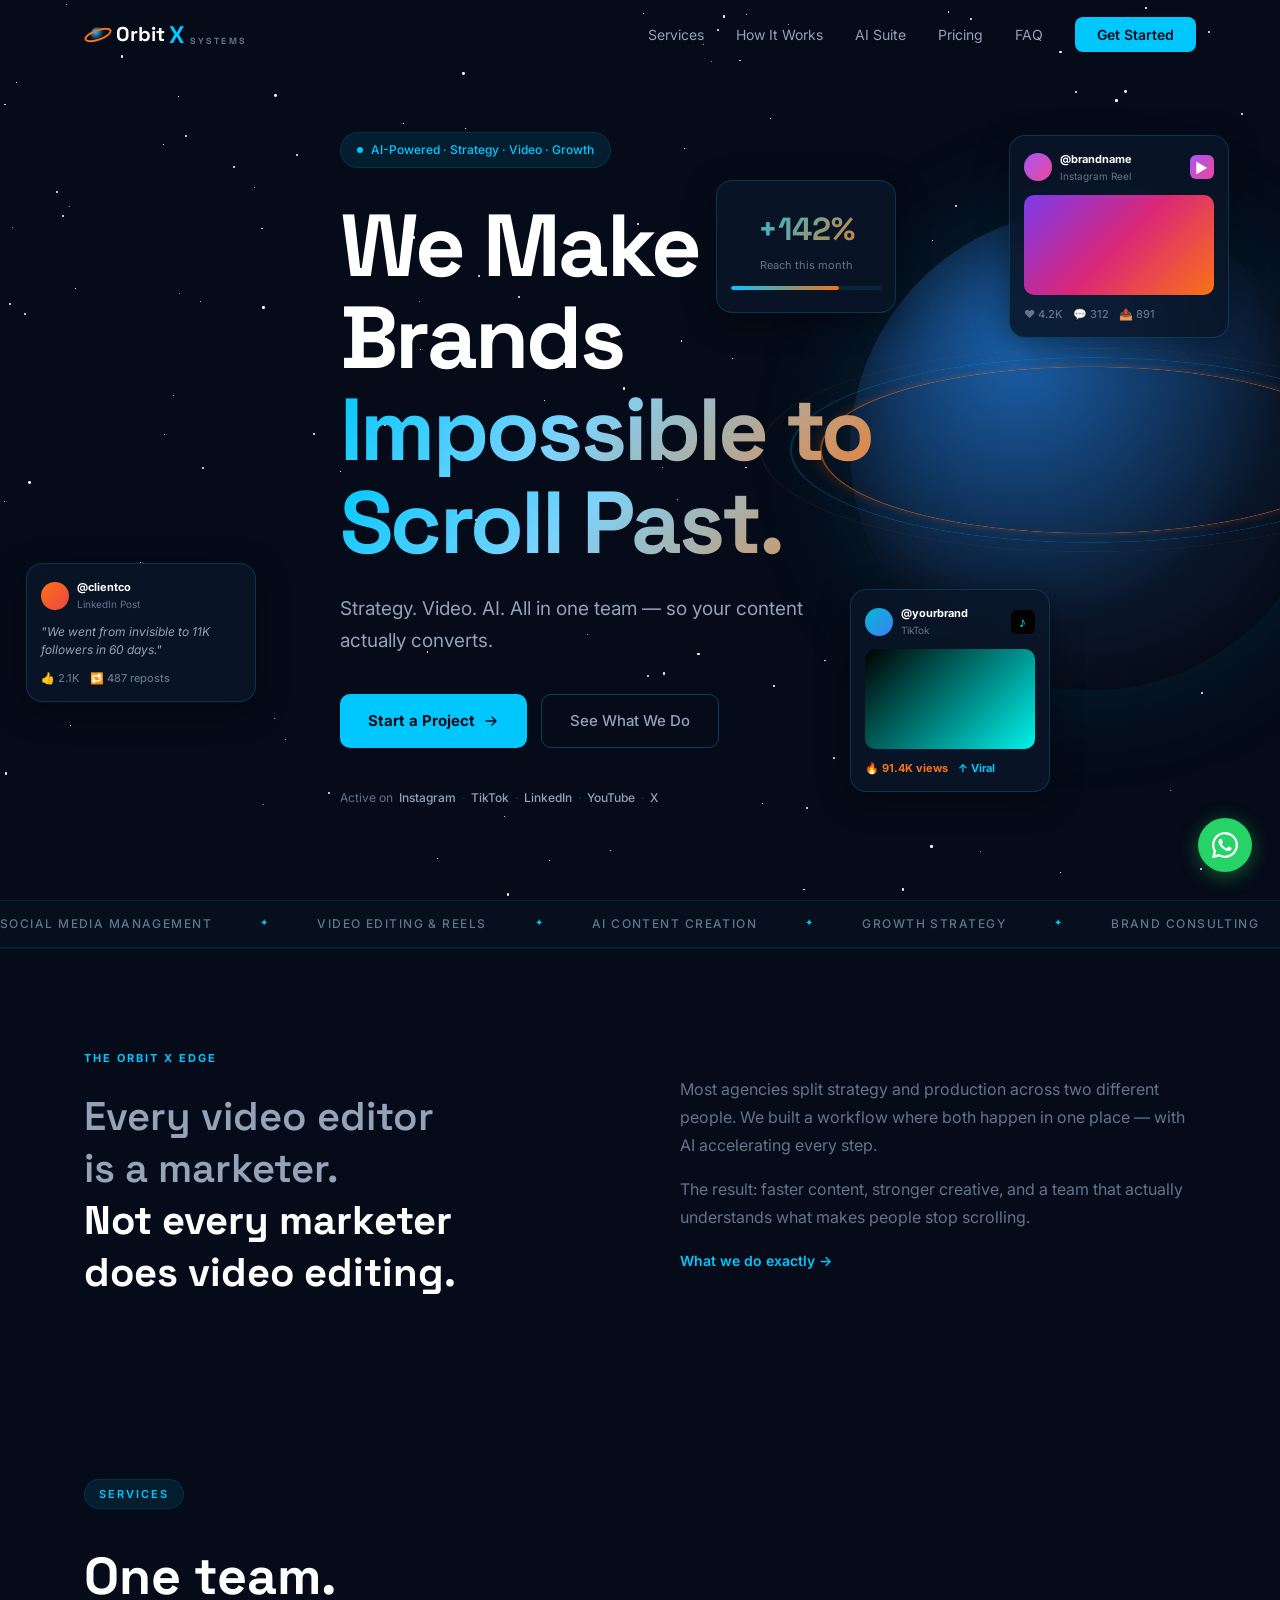
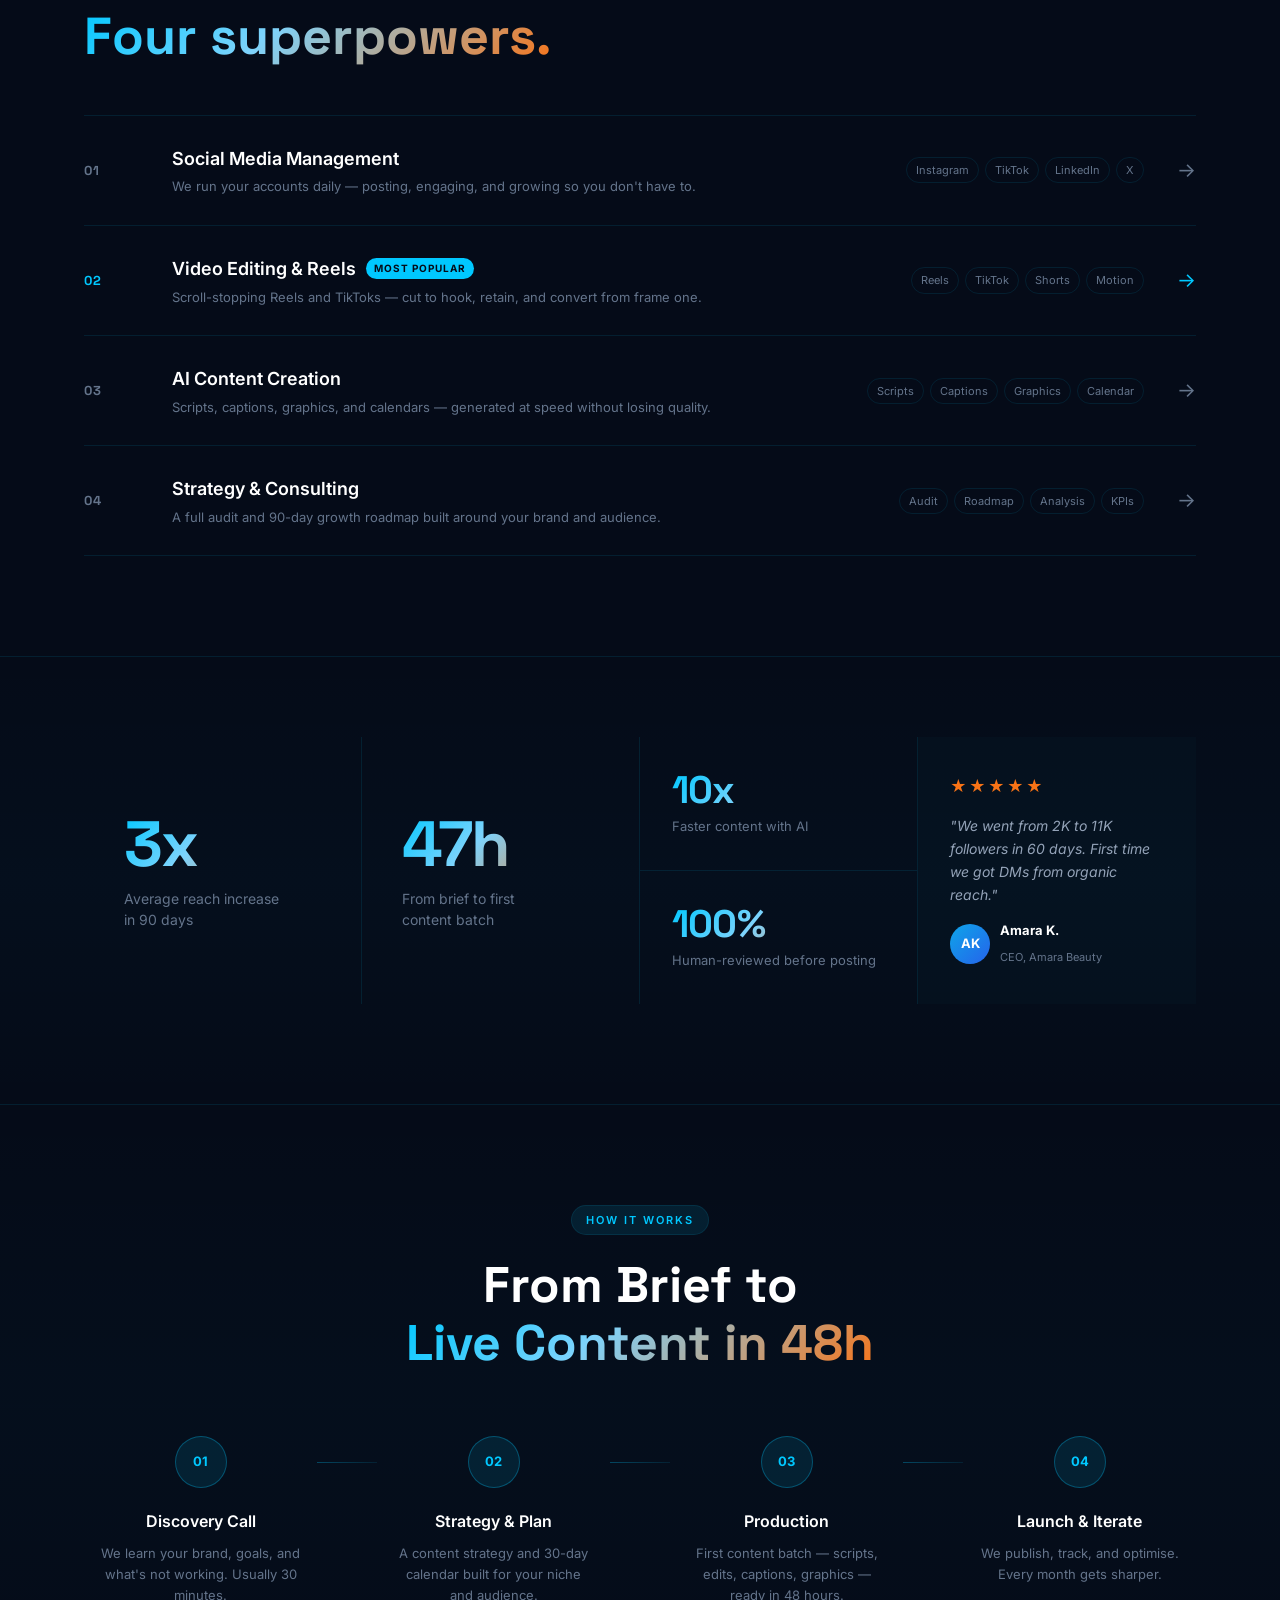
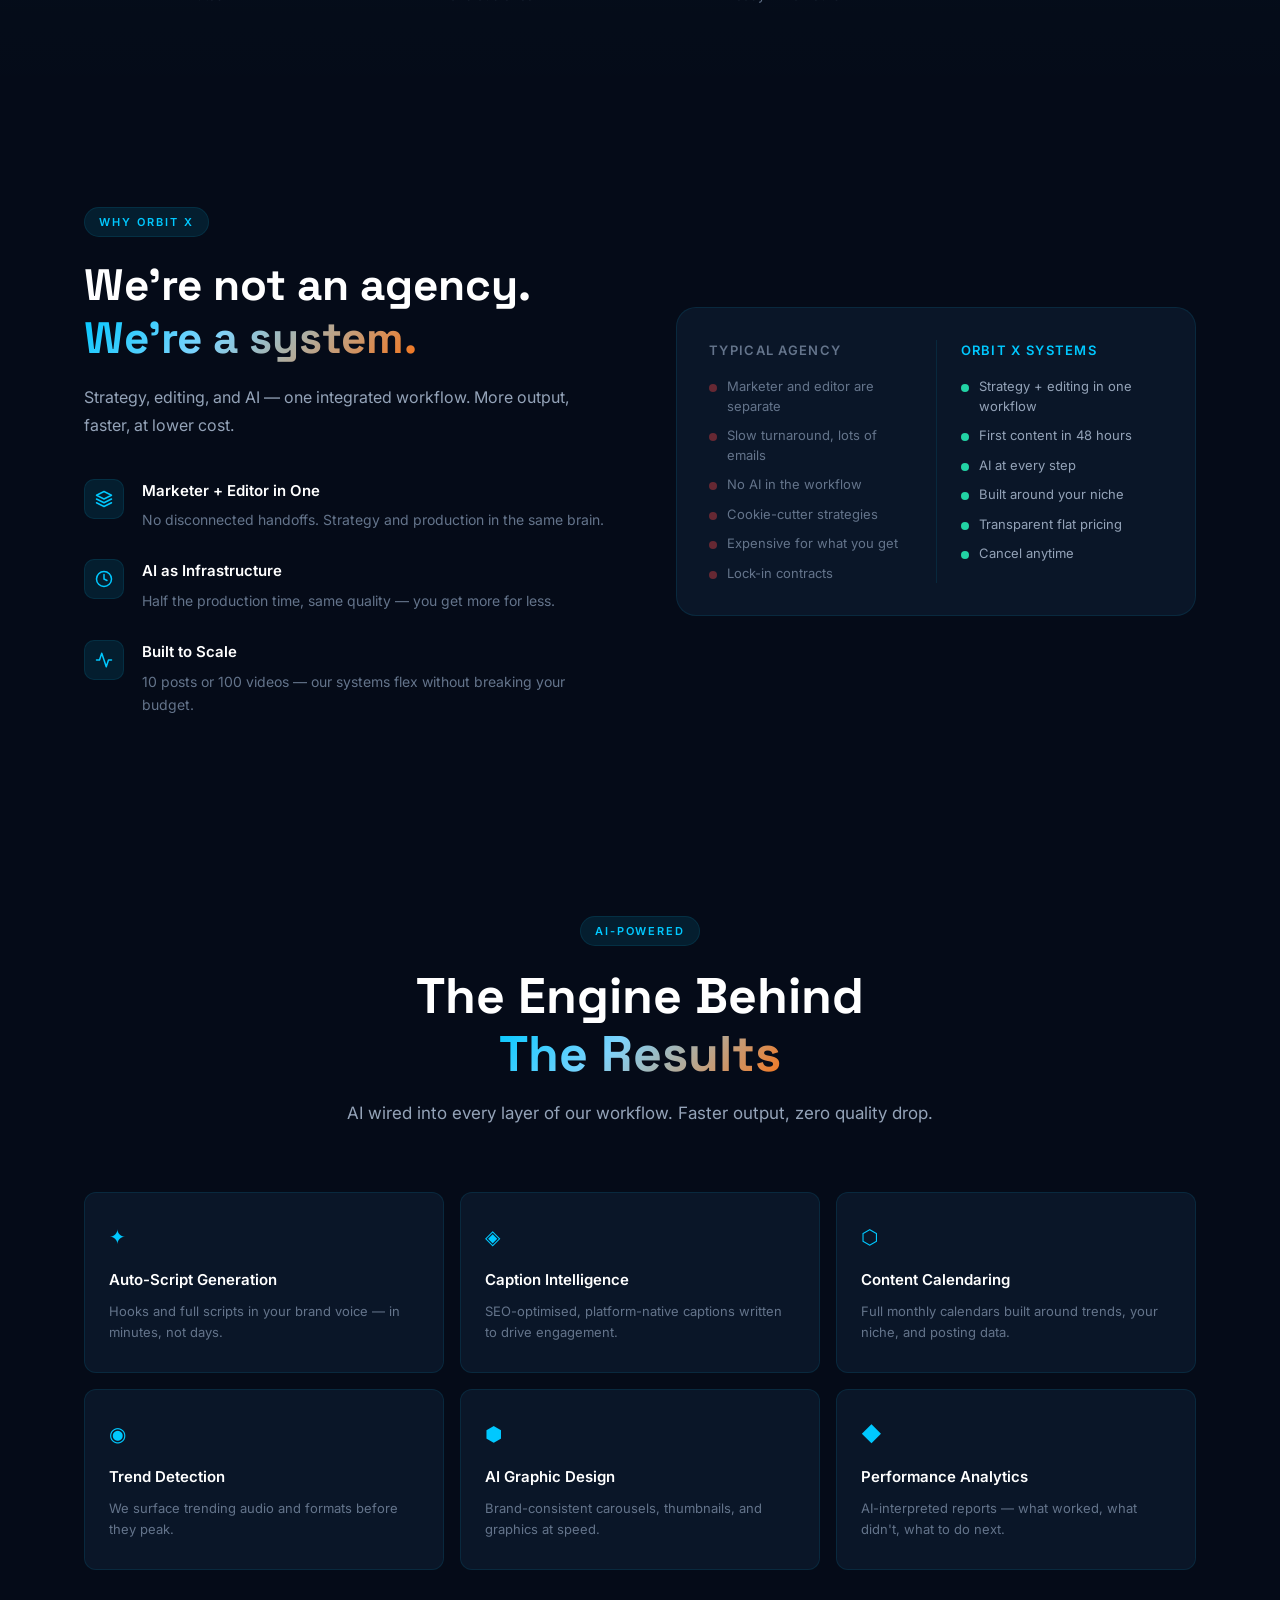
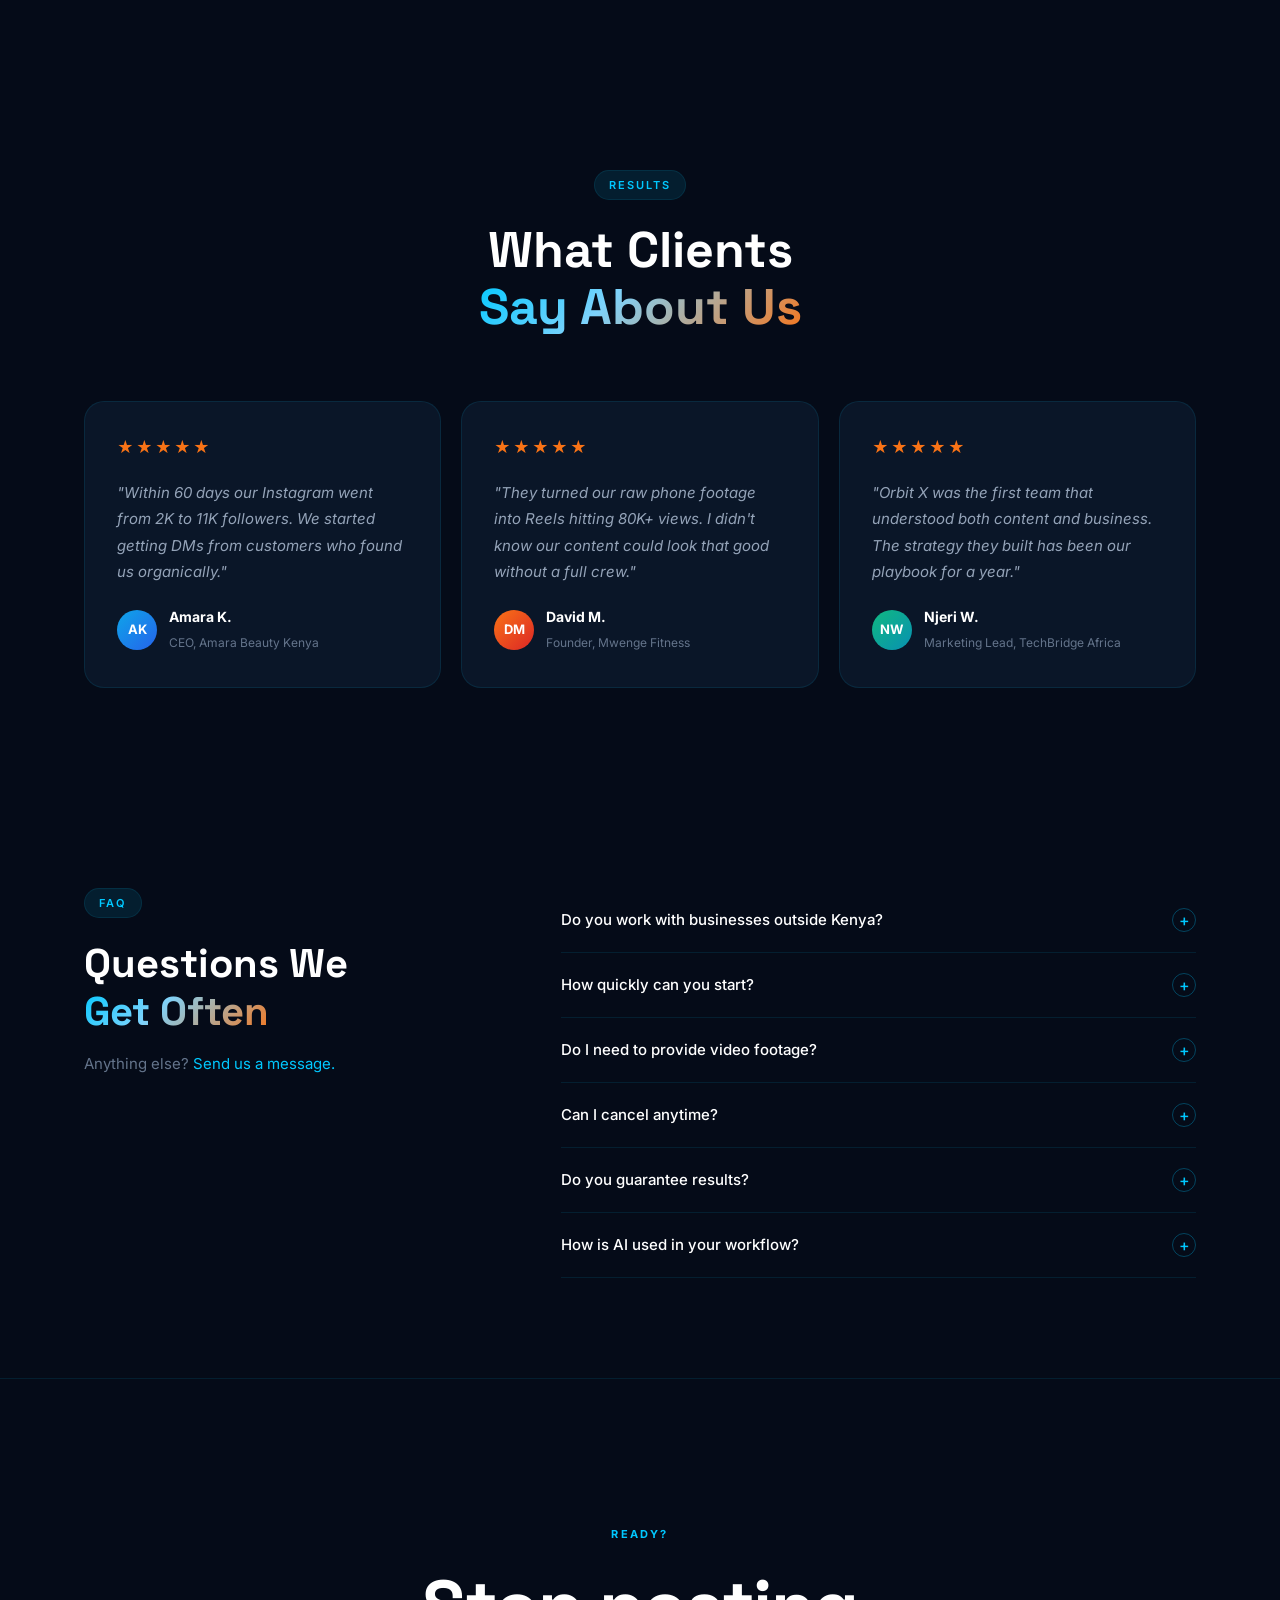
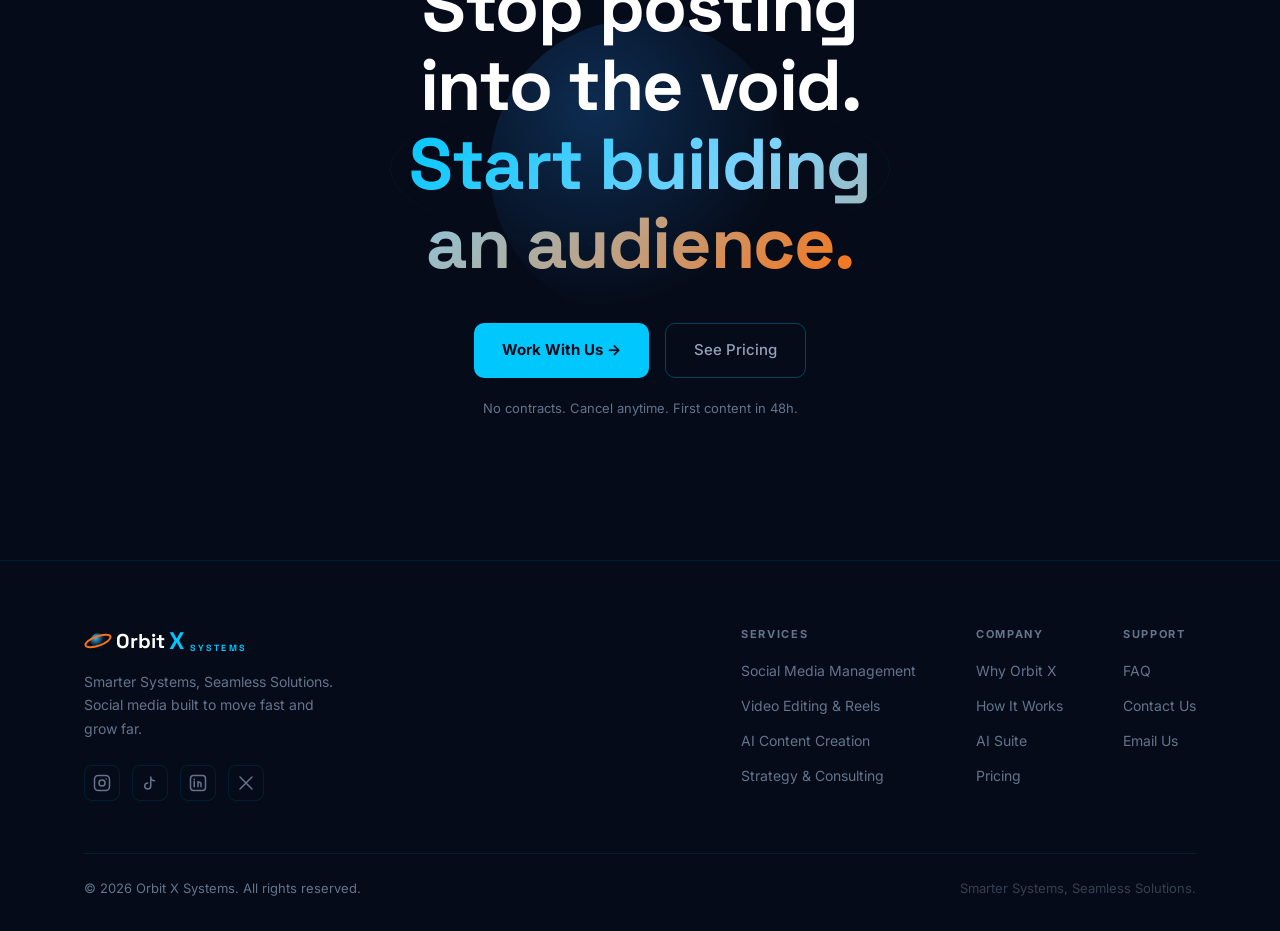
==== commit a2c29c97: "Update WhatsApp number to 0741219623 Co-Authored-By: Claude Sonnet 4.6 <noreply@anthropic.com>" ====
--- a/index.html
+++ b/index.html
@@ -517,7 +517,7 @@
     </div>
   </footer>
 
-  <a href="https://wa.me/254700000000?text=Hi%20Orbit%20X%2C%20I%27m%20interested%20in%20your%20services." class="whatsapp-fab" target="_blank" rel="noopener" aria-label="WhatsApp">
+  <a href="https://wa.me/254741219623?text=Hi%20Orbit%20X%2C%20I%27m%20interested%20in%20your%20services." class="whatsapp-fab" target="_blank" rel="noopener" aria-label="WhatsApp">
     <svg width="26" height="26" viewBox="0 0 24 24" fill="currentColor"><path d="M17.472 14.382c-.297-.149-1.758-.867-2.03-.967-.273-.099-.471-.148-.67.15-.197.297-.767.966-.94 1.164-.173.199-.347.223-.644.075-.297-.15-1.255-.463-2.39-1.475-.883-.788-1.48-1.761-1.653-2.059-.173-.297-.018-.458.13-.606.134-.133.298-.347.446-.52.149-.174.198-.298.298-.497.099-.198.05-.371-.025-.52-.075-.149-.669-1.612-.916-2.207-.242-.579-.487-.5-.669-.51-.173-.008-.371-.01-.57-.01-.198 0-.52.074-.792.372-.272.297-1.04 1.016-1.04 2.479 0 1.462 1.065 2.875 1.213 3.074.149.198 2.096 3.2 5.077 4.487.709.306 1.262.489 1.694.625.712.227 1.36.195 1.871.118.571-.085 1.758-.719 2.006-1.413.248-.694.248-1.289.173-1.413-.074-.124-.272-.198-.57-.347z"/><path d="M12 0C5.373 0 0 5.373 0 12c0 2.125.555 4.122 1.528 5.855L.057 23.5a.5.5 0 0 0 .623.622l5.701-1.496A11.945 11.945 0 0 0 12 24c6.627 0 12-5.373 12-12S18.627 0 12 0zm0 21.818a9.818 9.818 0 0 1-5.006-1.367l-.36-.214-3.72.976.993-3.628-.234-.373A9.818 9.818 0 1 1 12 21.818z"/></svg>
   </a>
   <button class="back-to-top" id="backToTop" aria-label="Back to top">
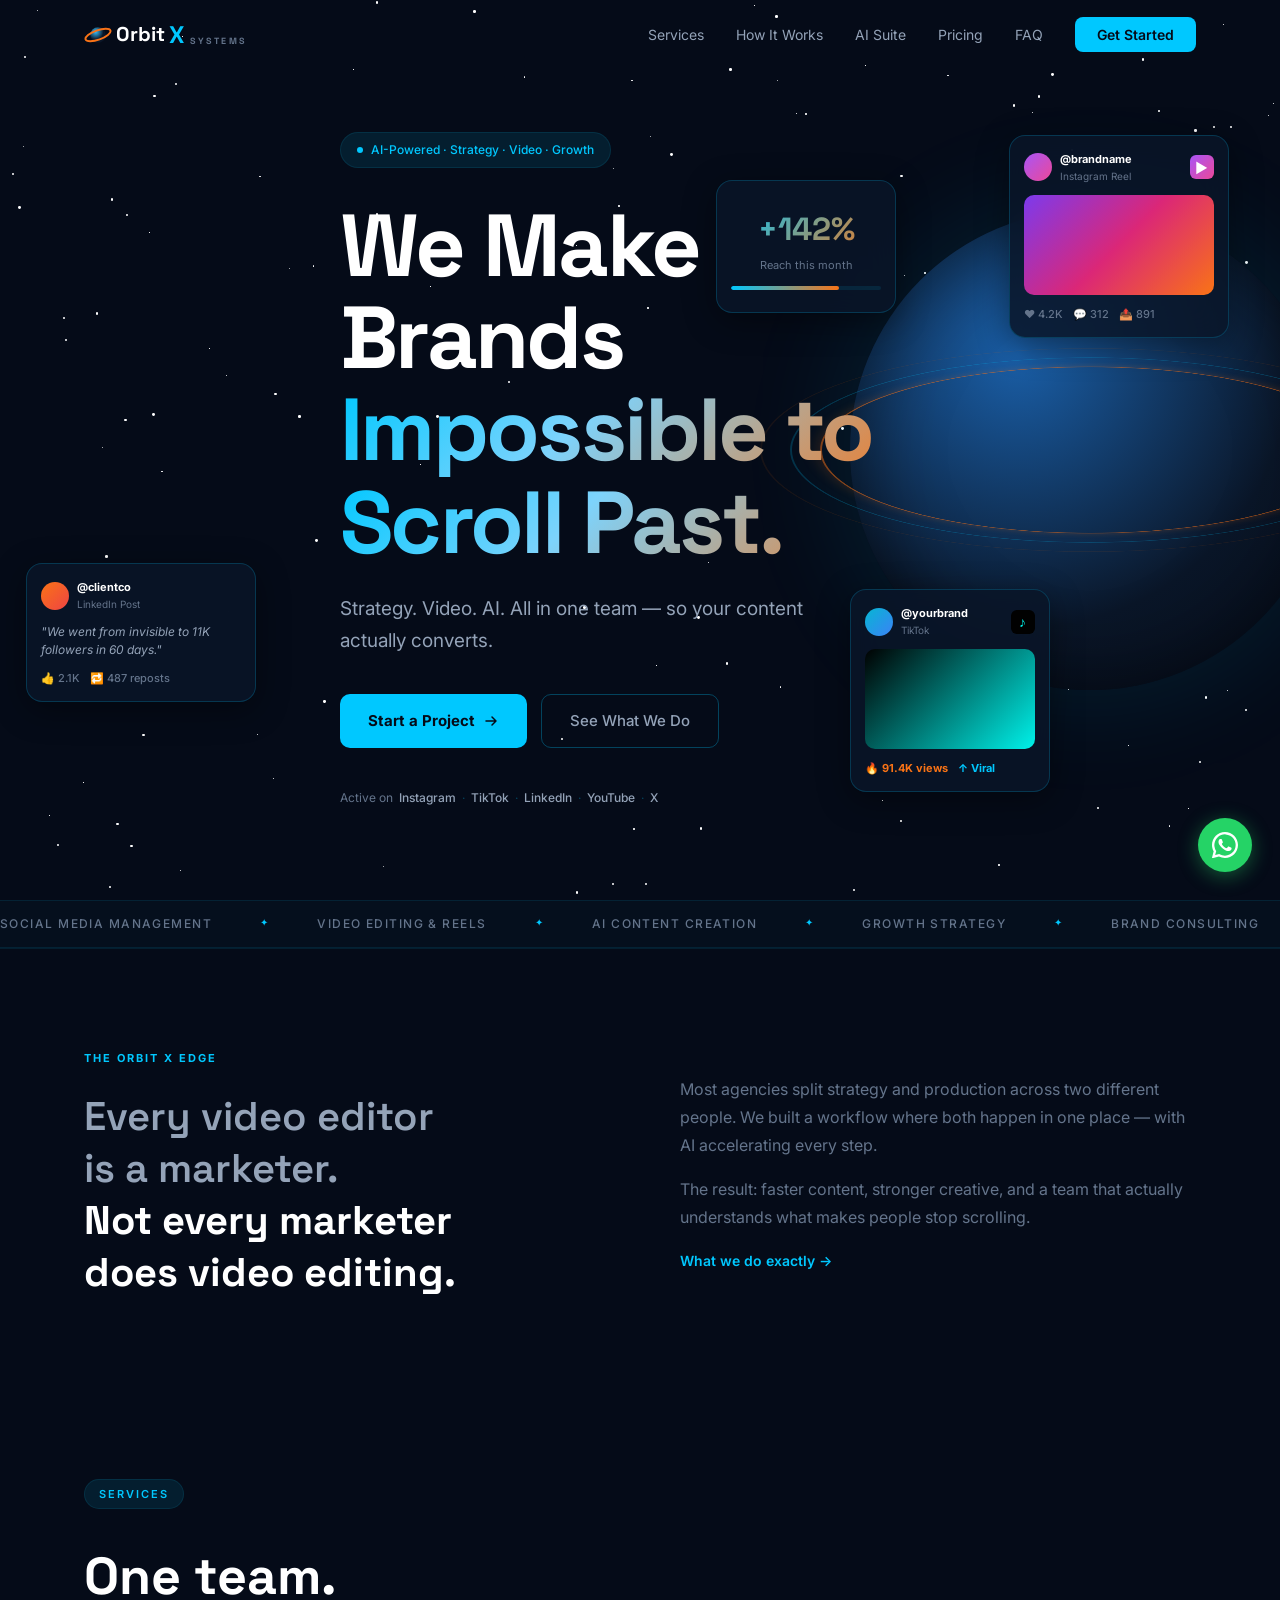
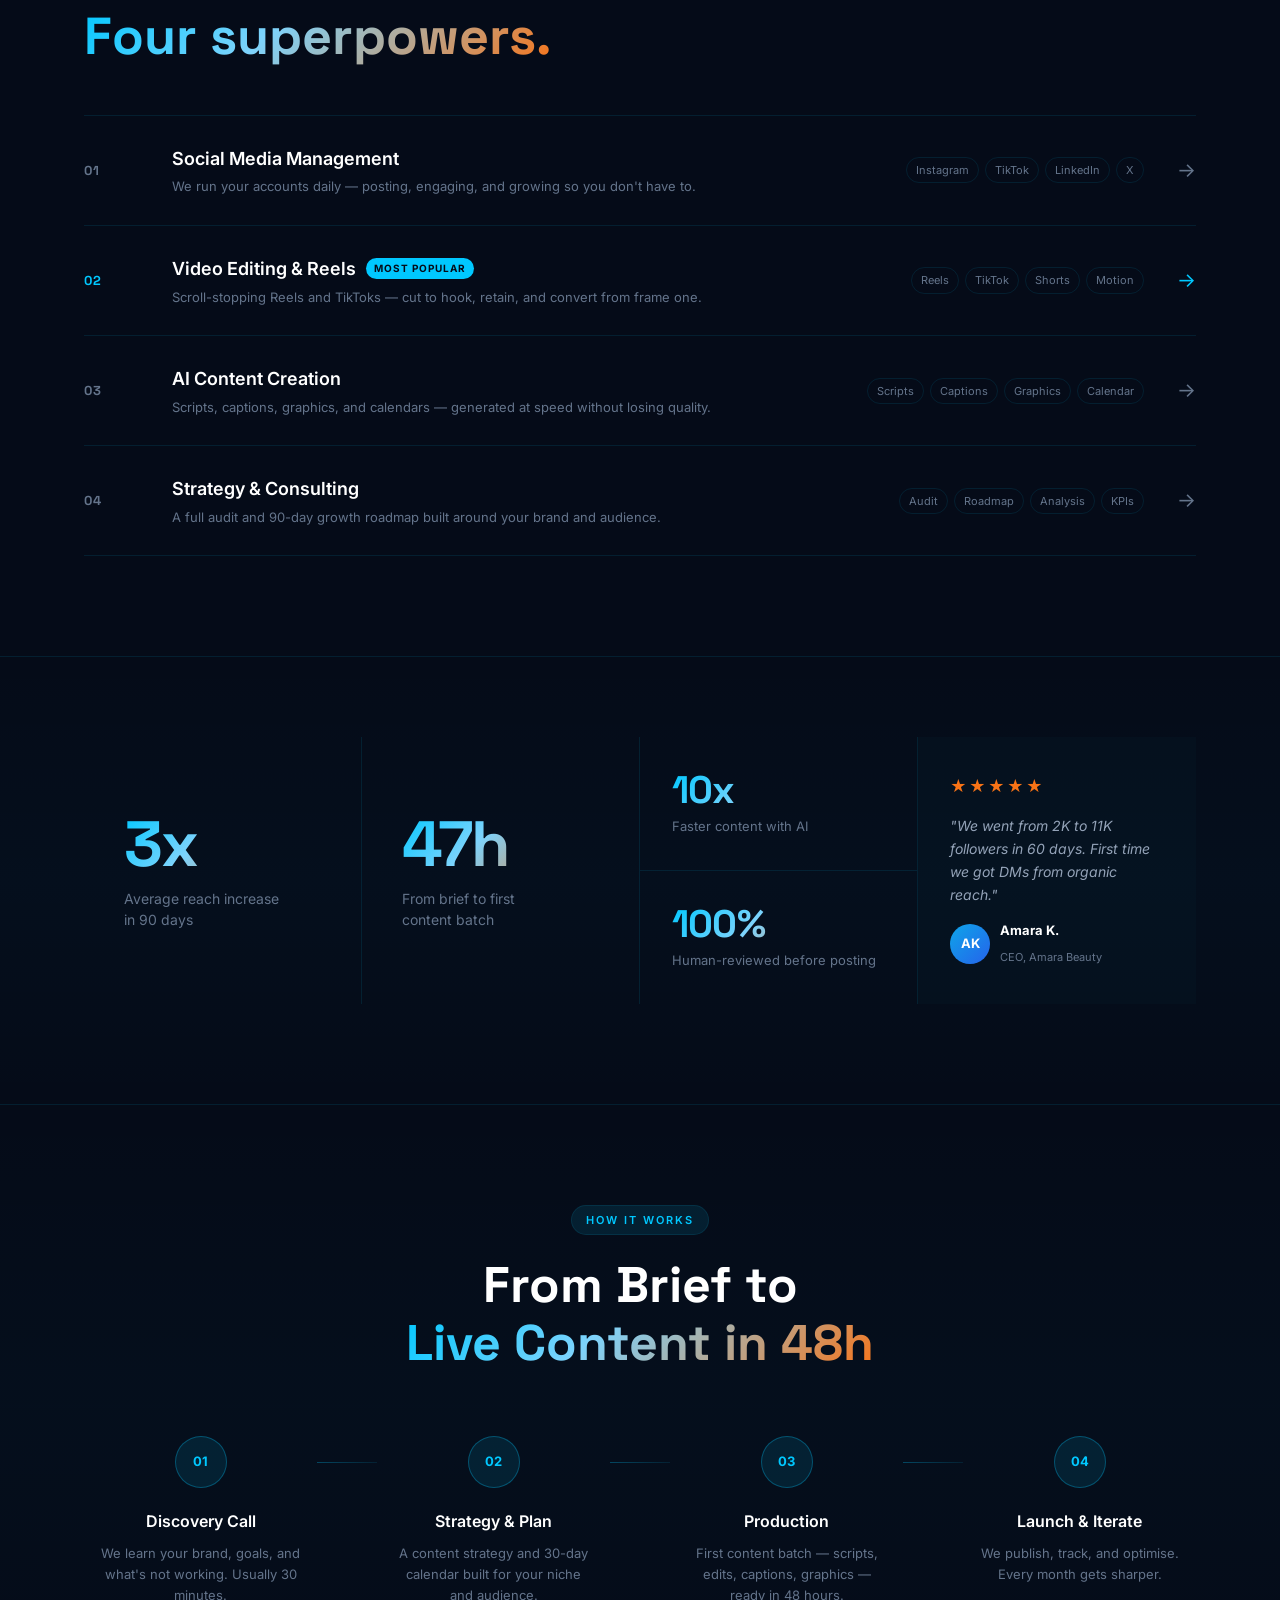
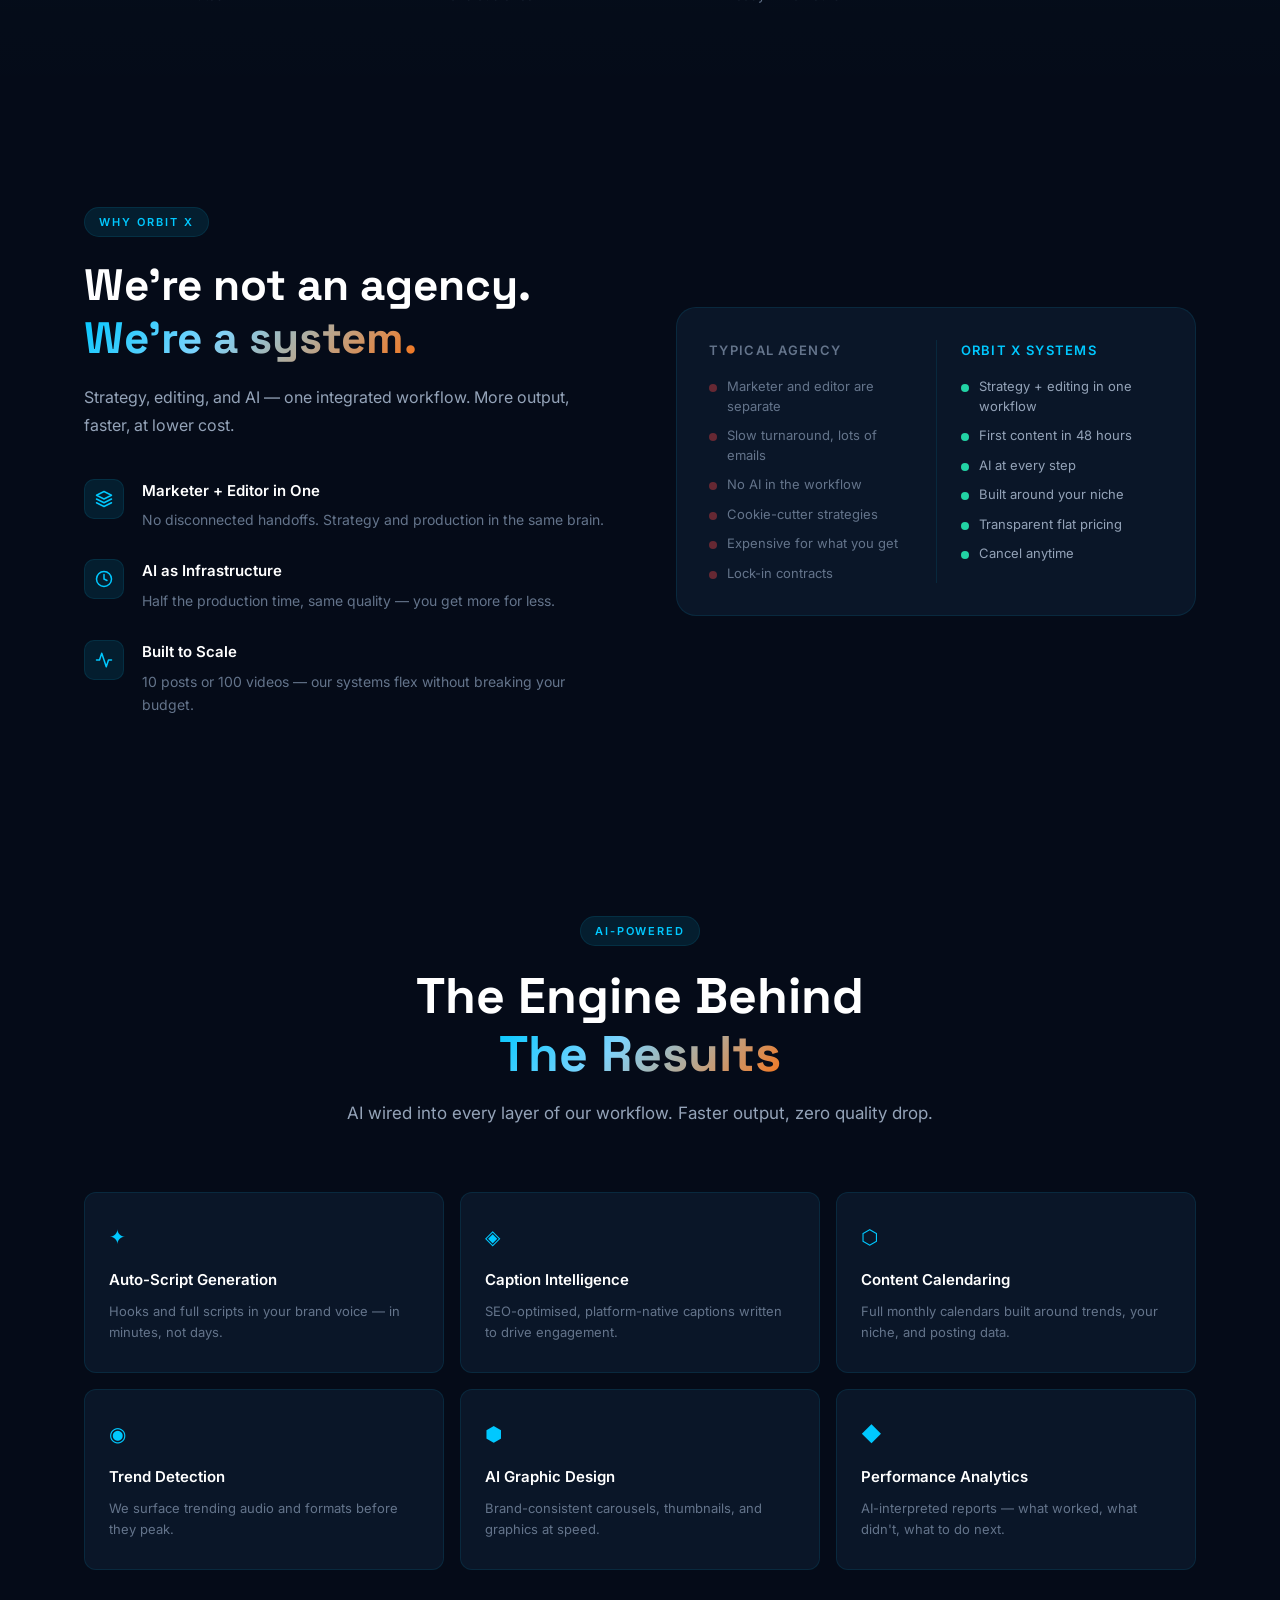
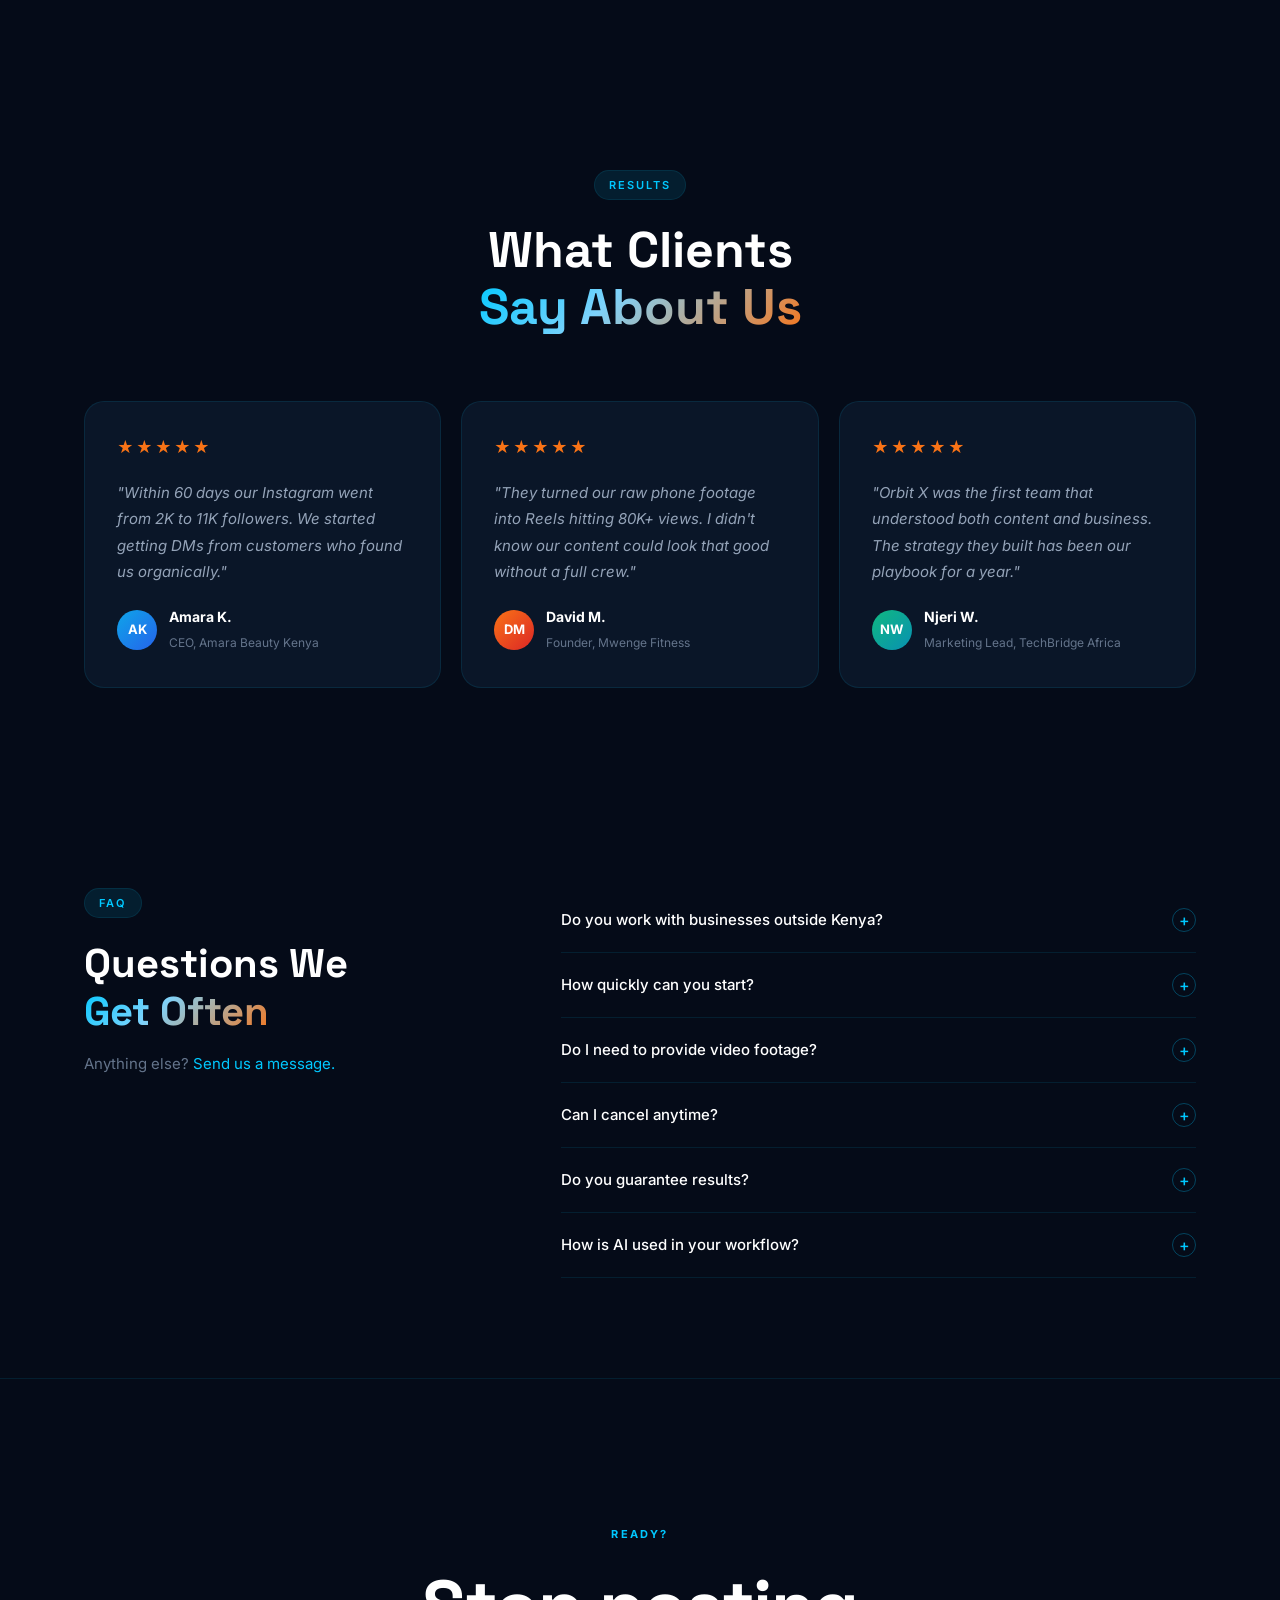
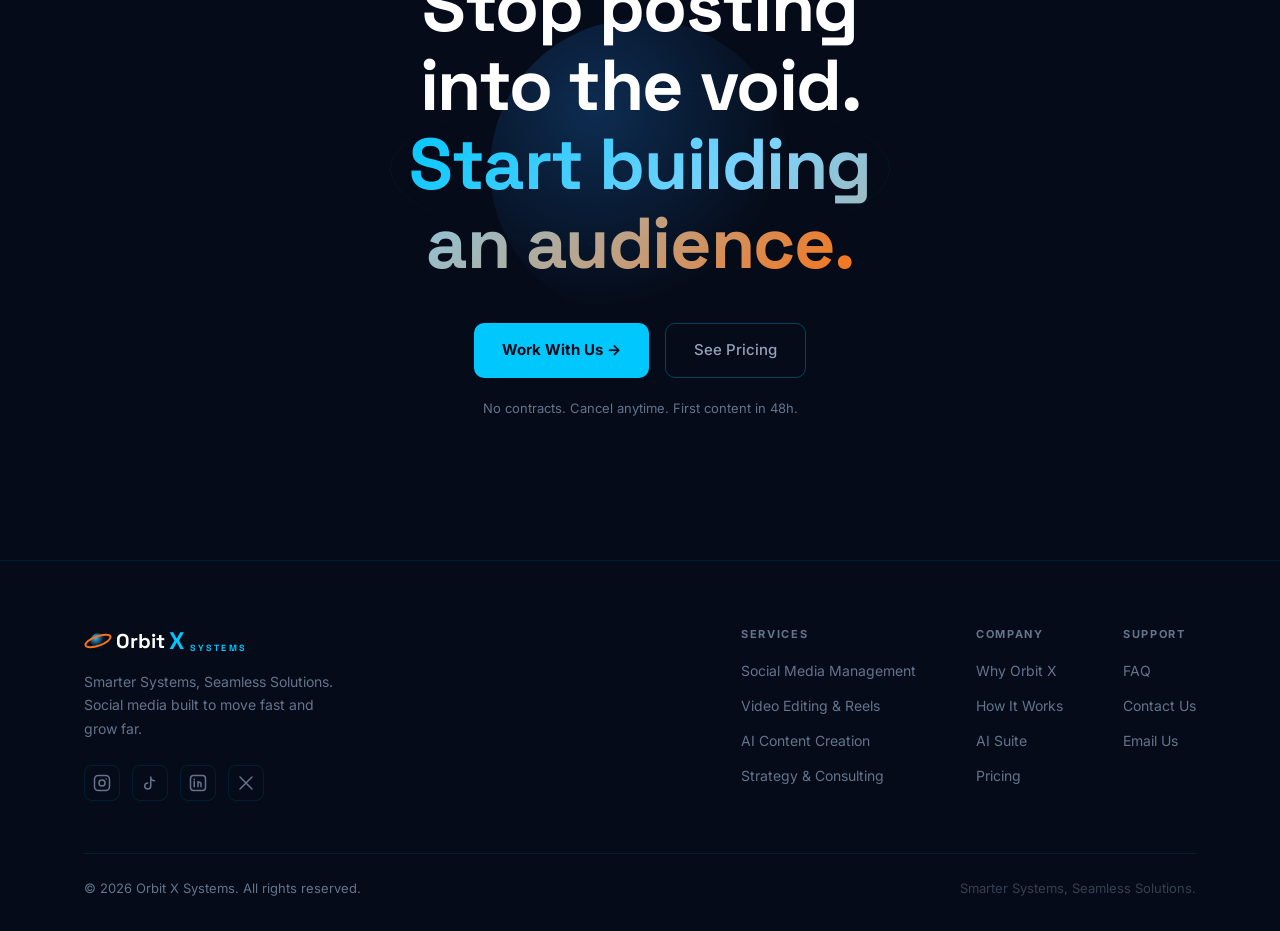
==== commit 6a28880c: "Replace placeholder email with real email across all pages Co-Authored-By: Claude Sonnet 4.6 <norepl" ====
--- a/index.html
+++ b/index.html
@@ -506,7 +506,7 @@
             <h5>Support</h5>
             <a href="#faq" class="nav-link">FAQ</a>
             <a href="contact.html" class="nav-link">Contact Us</a>
-            <a href="mailto:hello@orbitxsystems.com">Email Us</a>
+            <a href="mailto:kibicho2020@gmail.com">Email Us</a>
           </div>
         </div>
       </div>
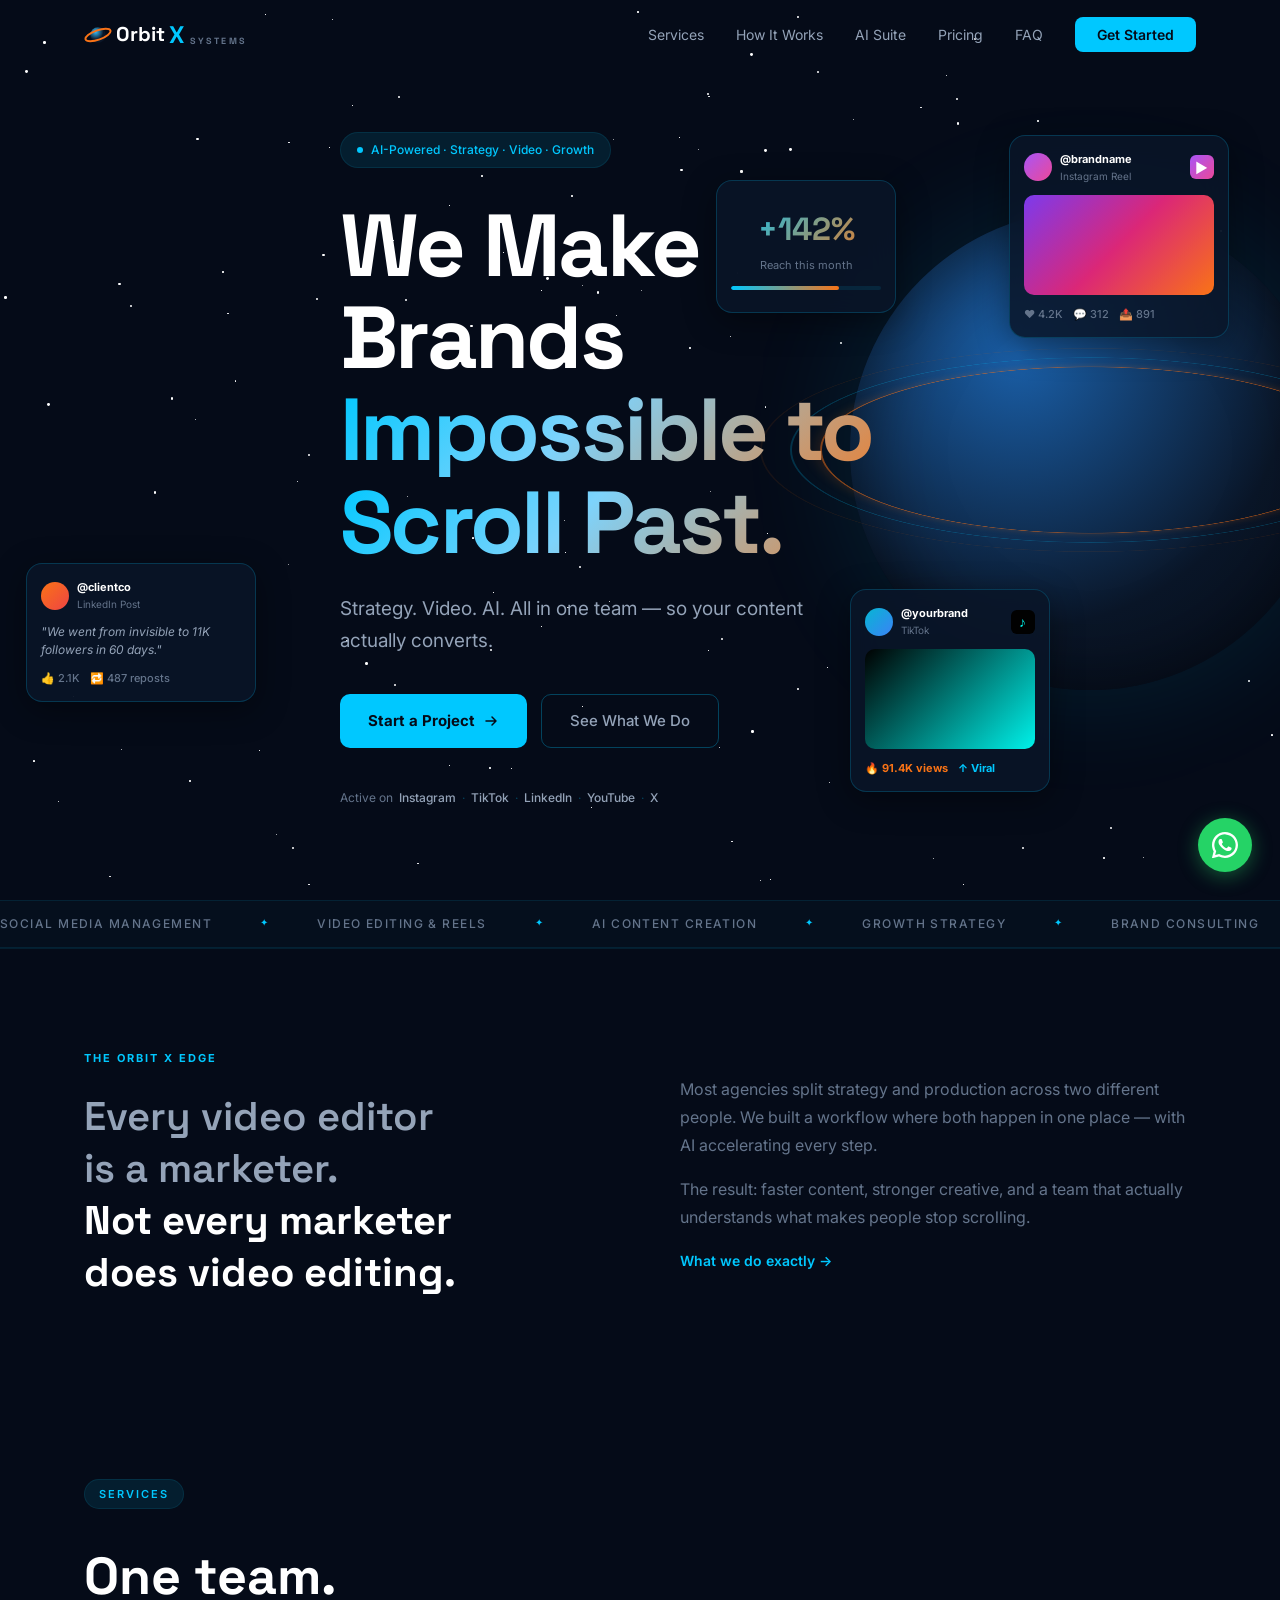
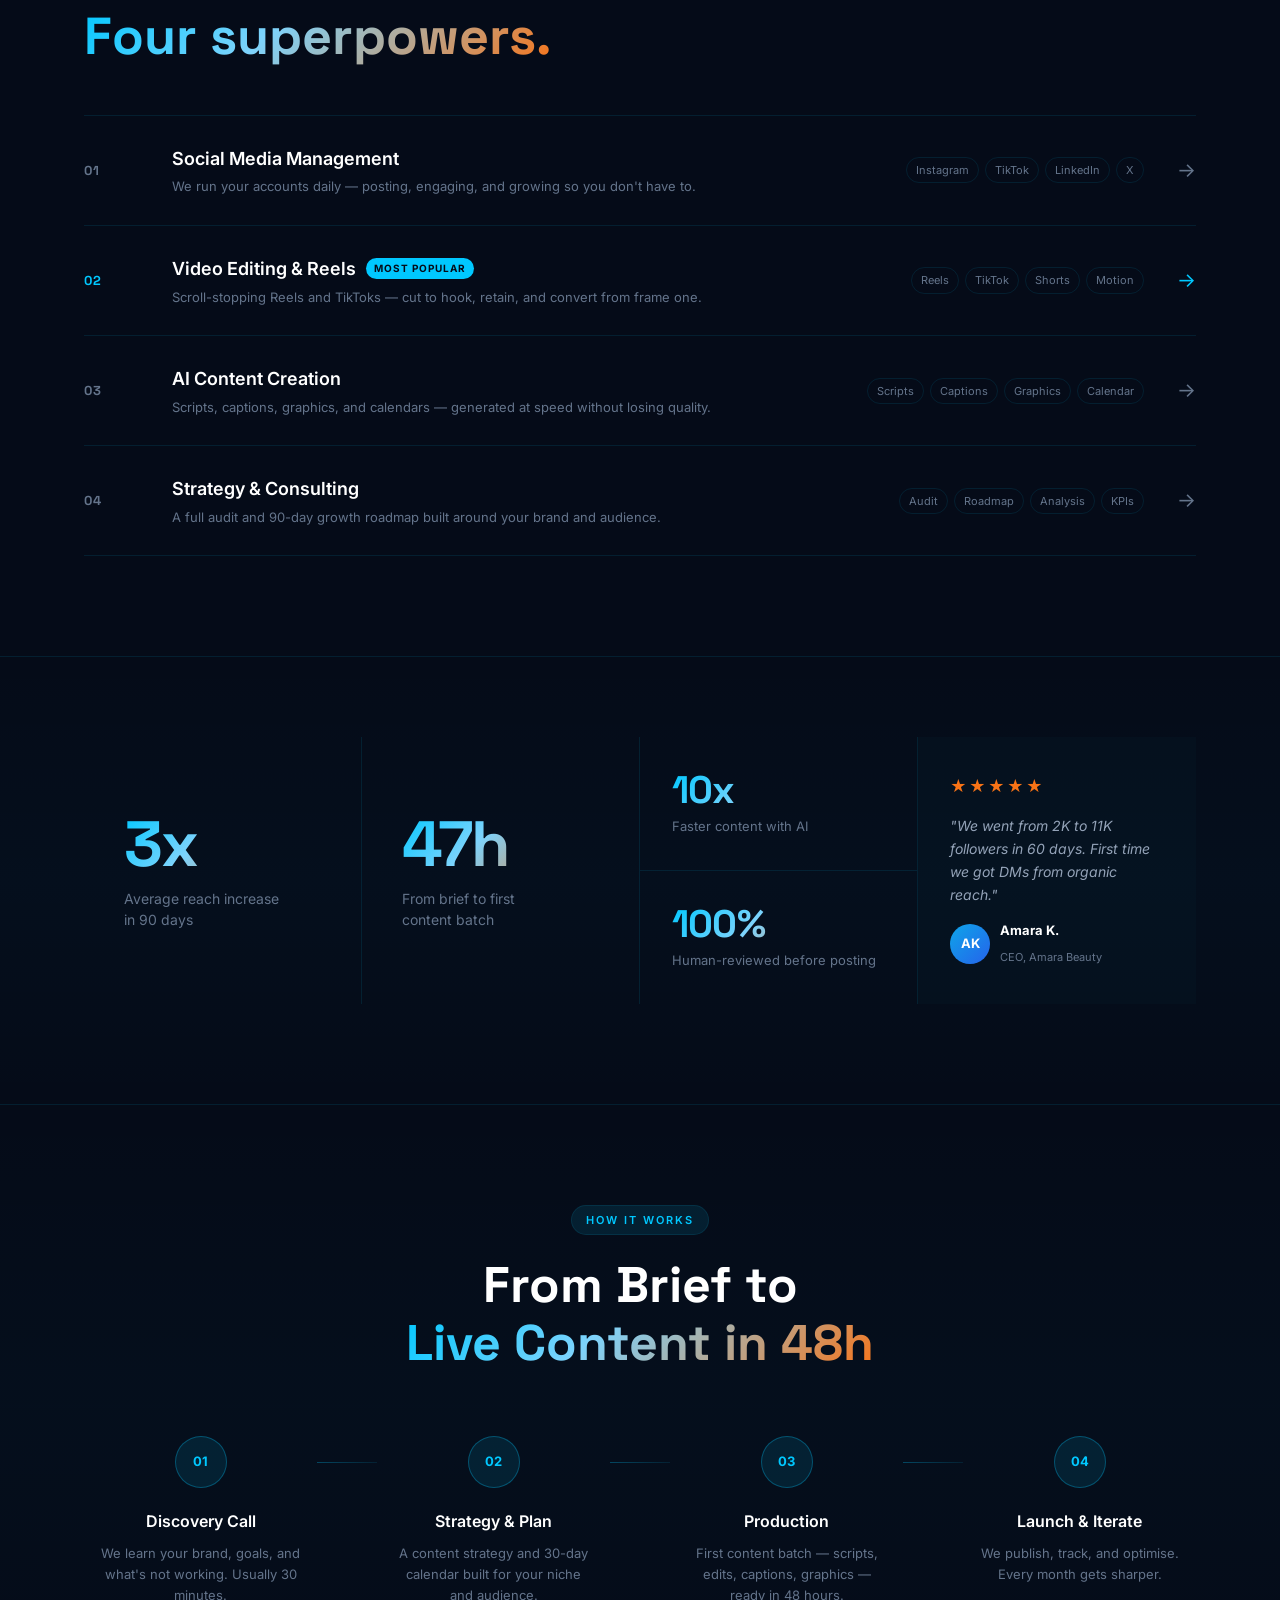
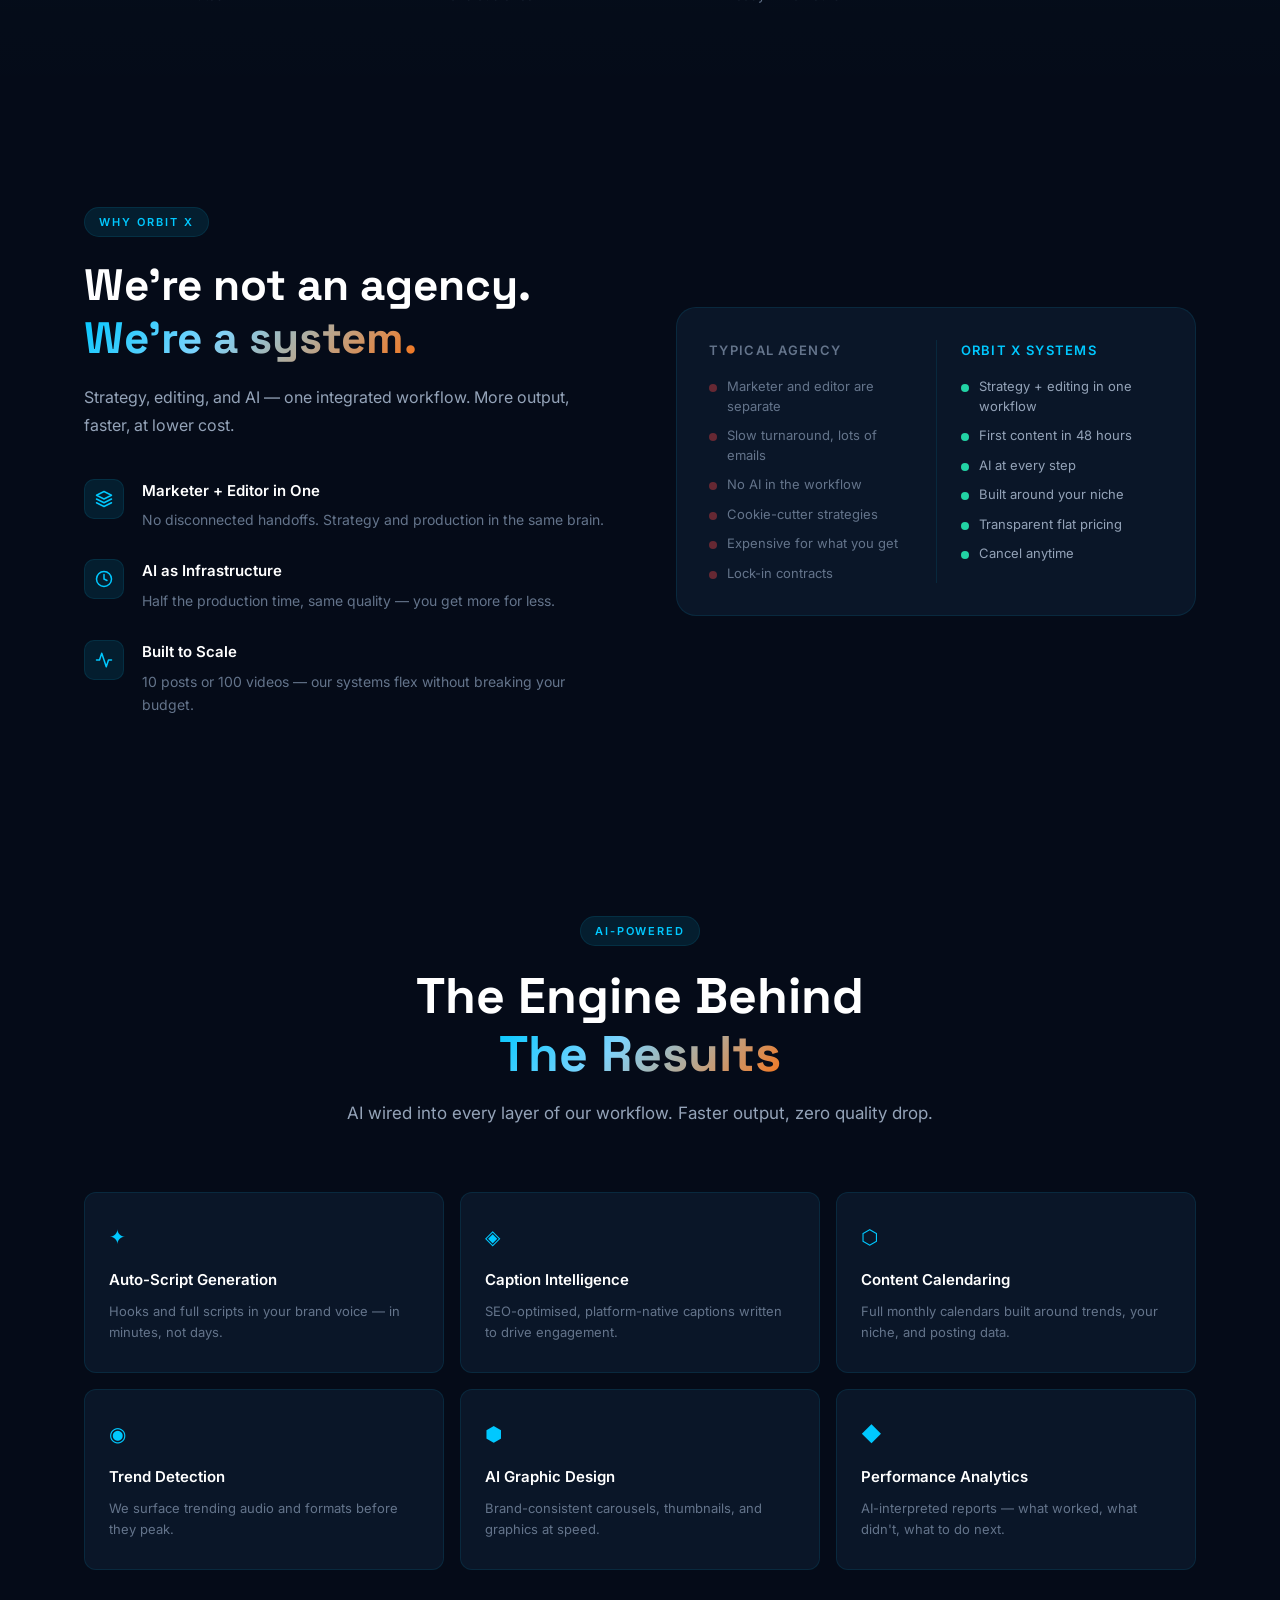
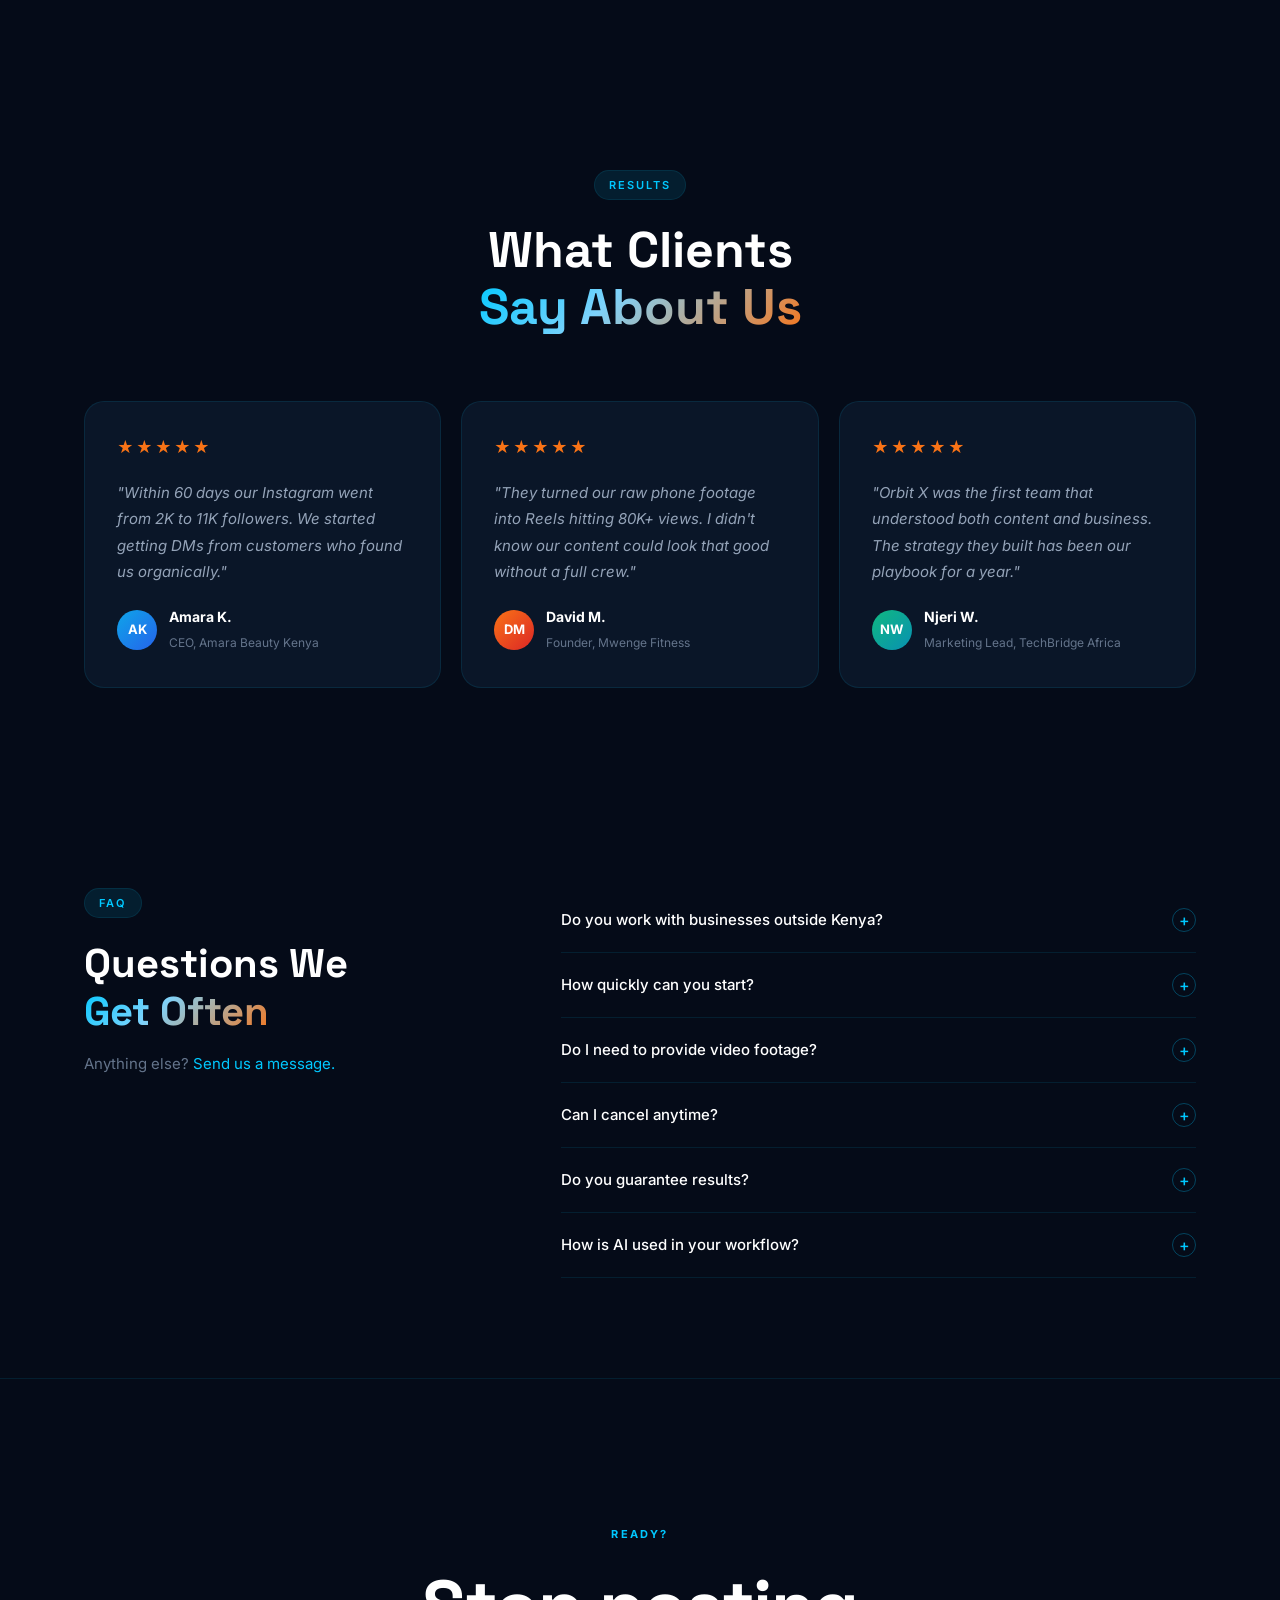
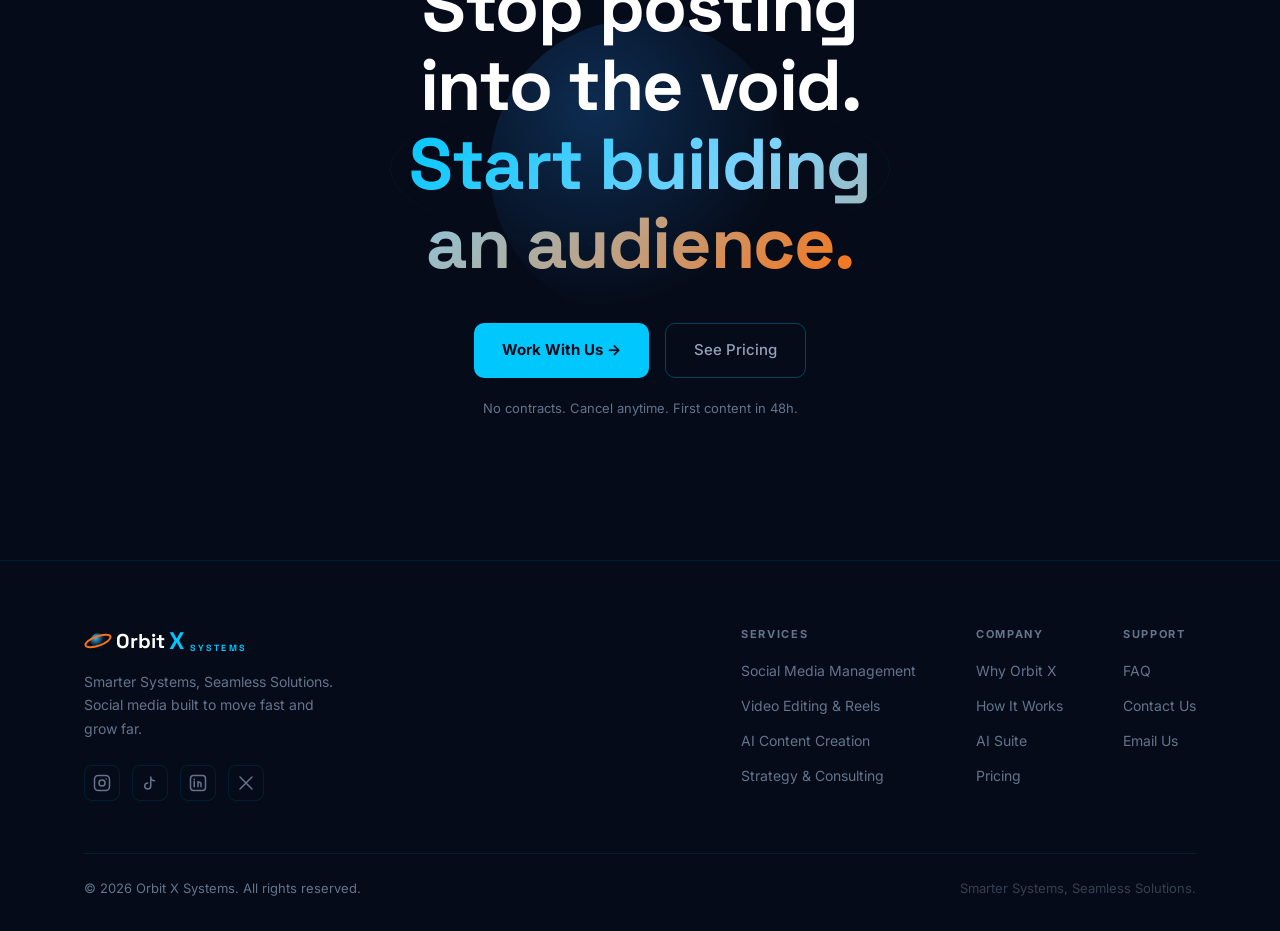
==== commit c344093f: "Add SEO meta tags, custom 404 page, and sitemap Co-Authored-By: Claude Sonnet 4.6 <noreply@anthropic" ====
--- a/index.html
+++ b/index.html
@@ -5,8 +5,15 @@
   <meta name="viewport" content="width=device-width, initial-scale=1.0" />
   <title>Orbit X Systems — We Make Brands Impossible to Scroll Past</title>
   <meta name="description" content="AI-powered social media management, video editing, and content creation. Strategy and execution — all under one roof." />
+  <meta name="keywords" content="social media management, video editing, AI content creation, social media agency, Kenya, content strategy" />
+  <meta name="author" content="Orbit X Systems" />
   <meta property="og:title" content="Orbit X Systems — We Make Brands Impossible to Scroll Past" />
+  <meta property="og:description" content="AI-powered social media management, video editing, and content creation. Strategy and execution — all under one roof." />
   <meta property="og:type" content="website" />
+  <meta property="og:url" content="https://kibichokaranja.github.io/orbitx-website/" />
+  <meta name="twitter:card" content="summary_large_image" />
+  <meta name="twitter:title" content="Orbit X Systems — We Make Brands Impossible to Scroll Past" />
+  <meta name="twitter:description" content="AI-powered social media management, video editing, and content creation." />
   <link rel="icon" type="image/svg+xml" href="favicon.svg" />
   <link rel="preconnect" href="https://fonts.googleapis.com" />
   <link href="https://fonts.googleapis.com/css2?family=Inter:wght@300;400;500;600;700;800;900&family=Space+Grotesk:wght@400;500;600;700;800&display=swap" rel="stylesheet" />
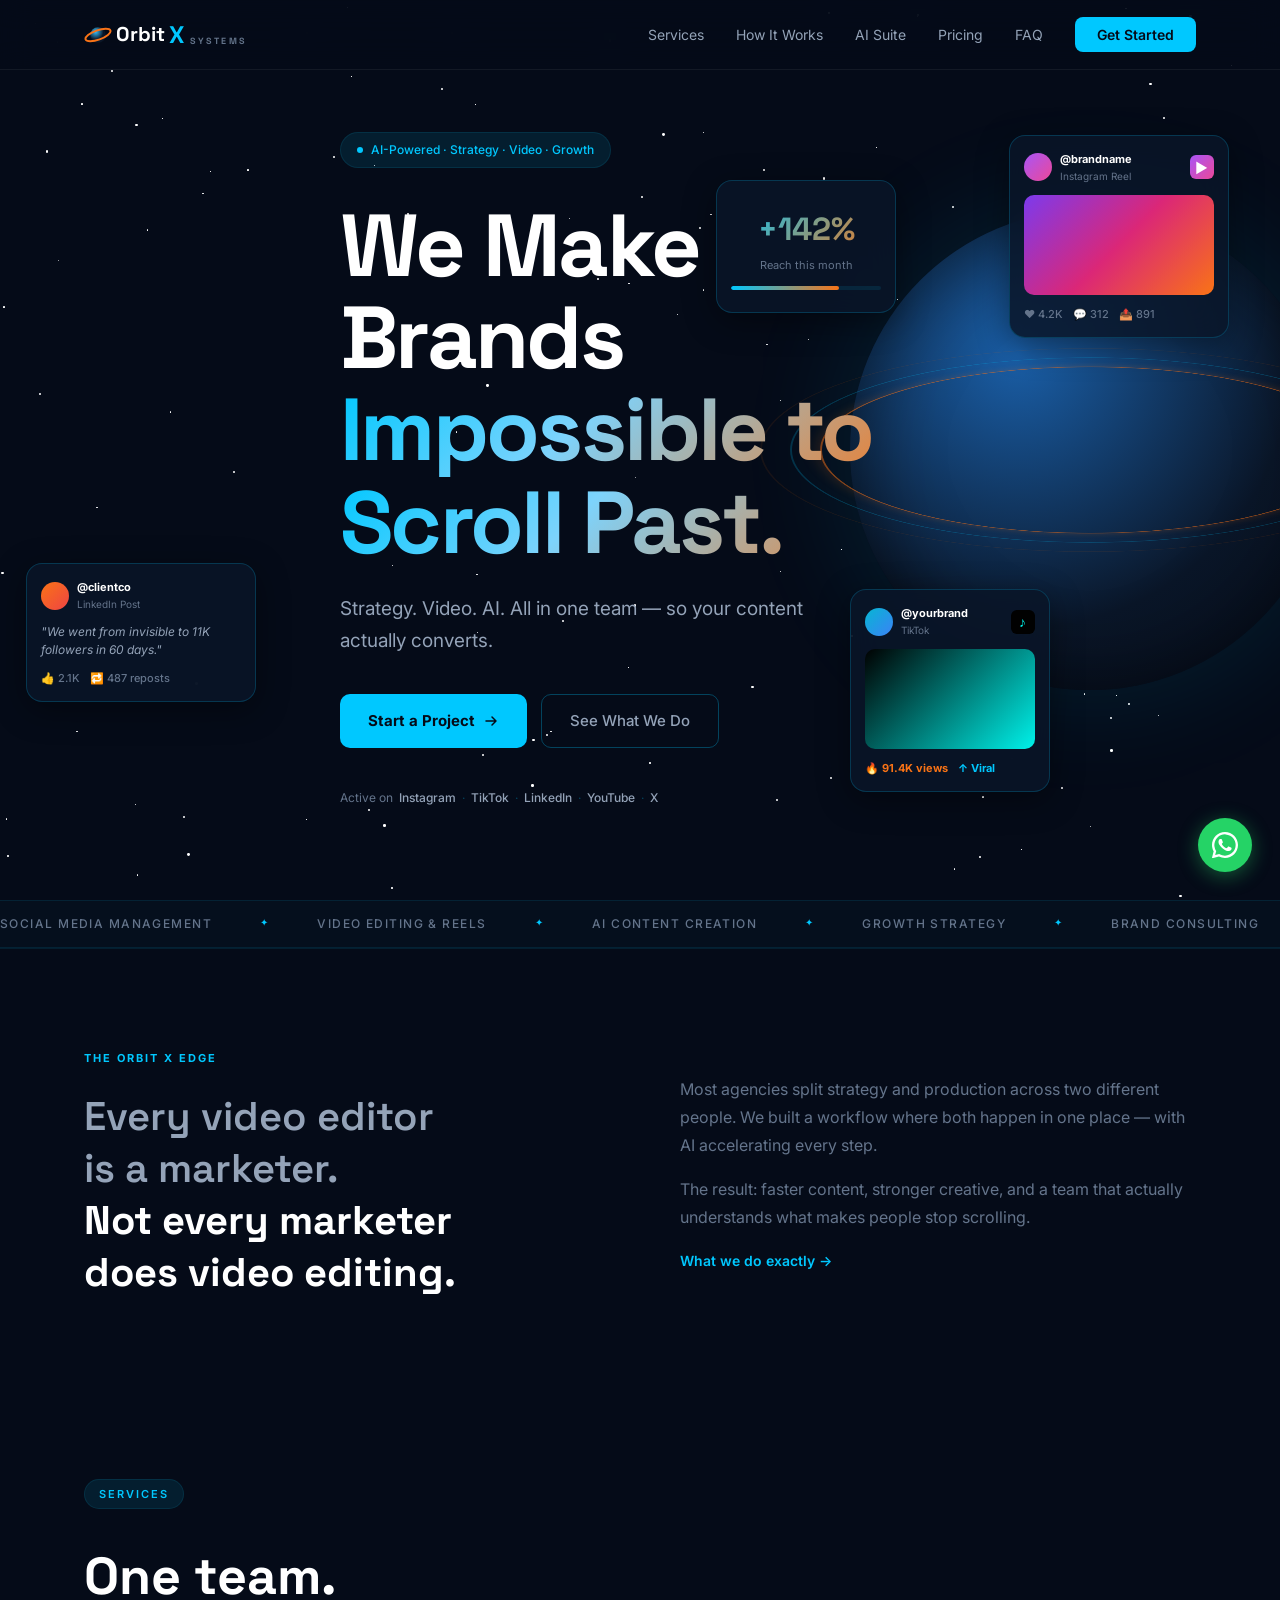
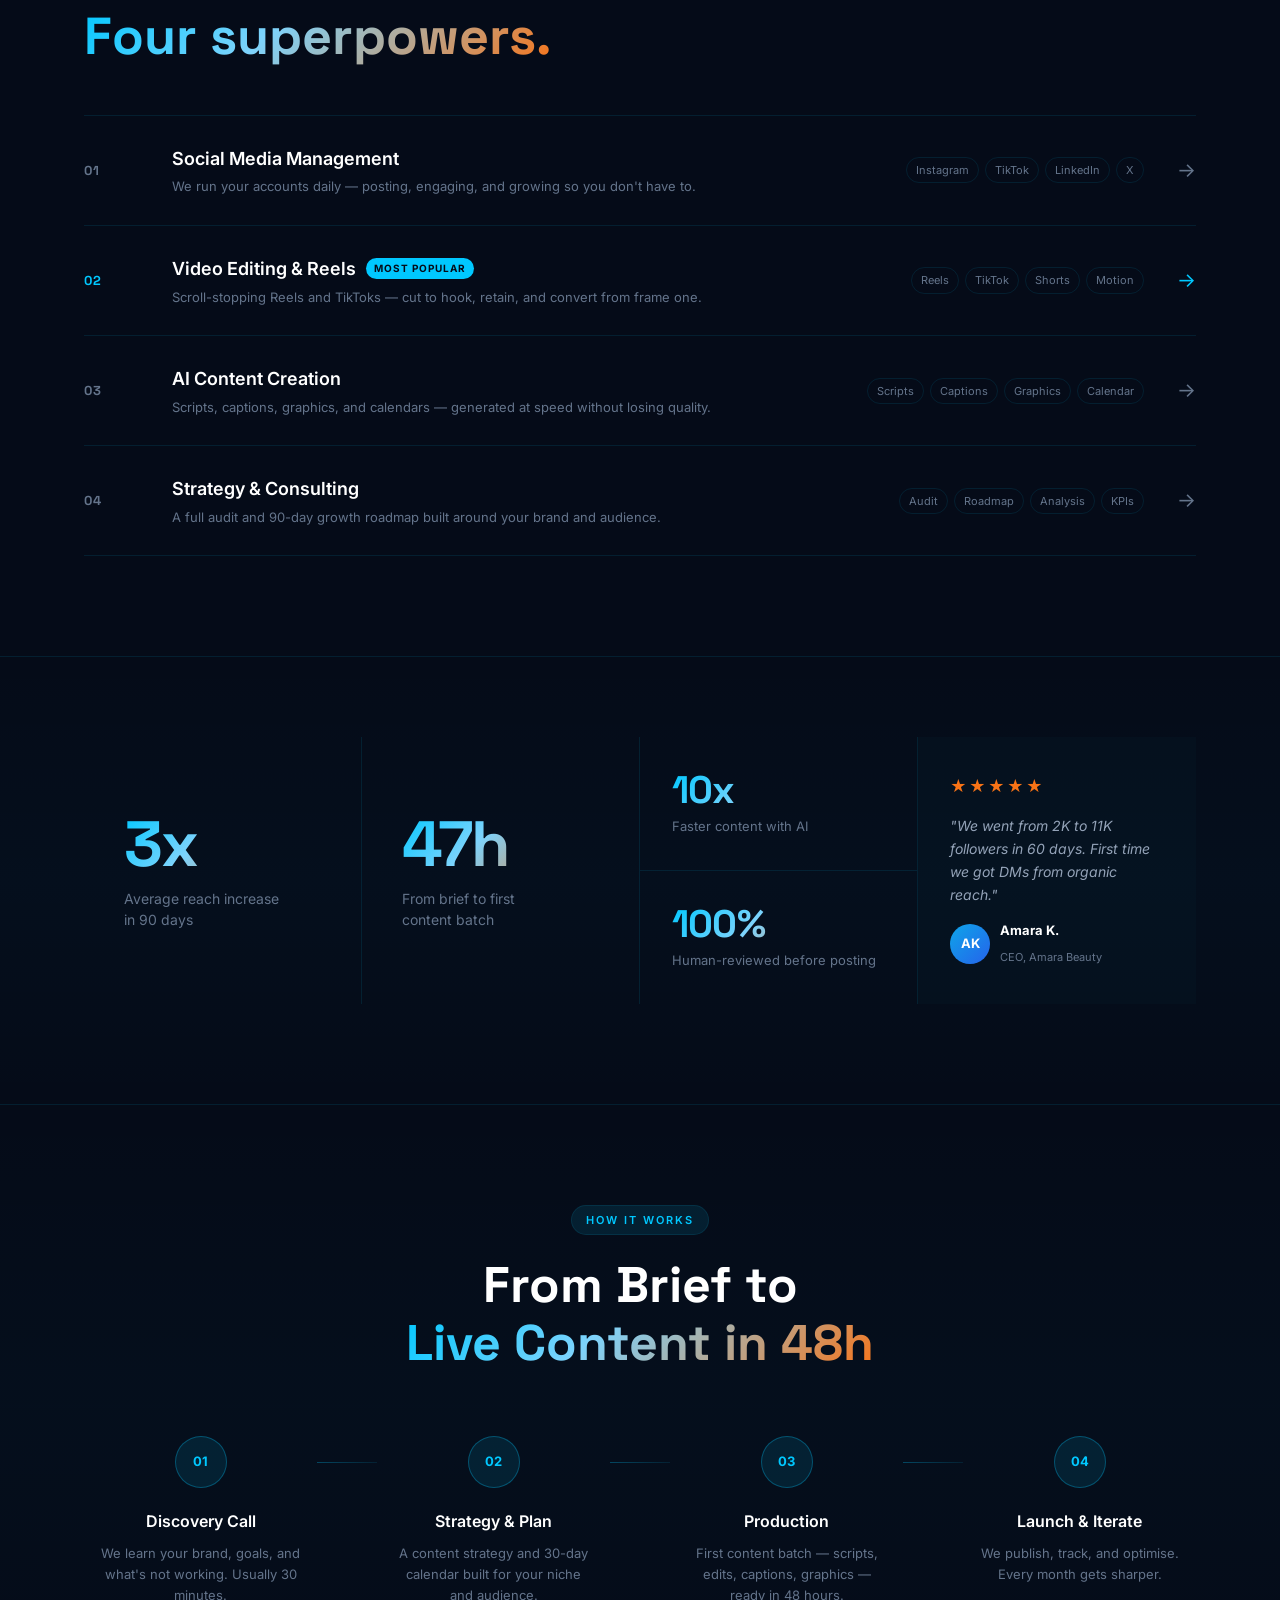
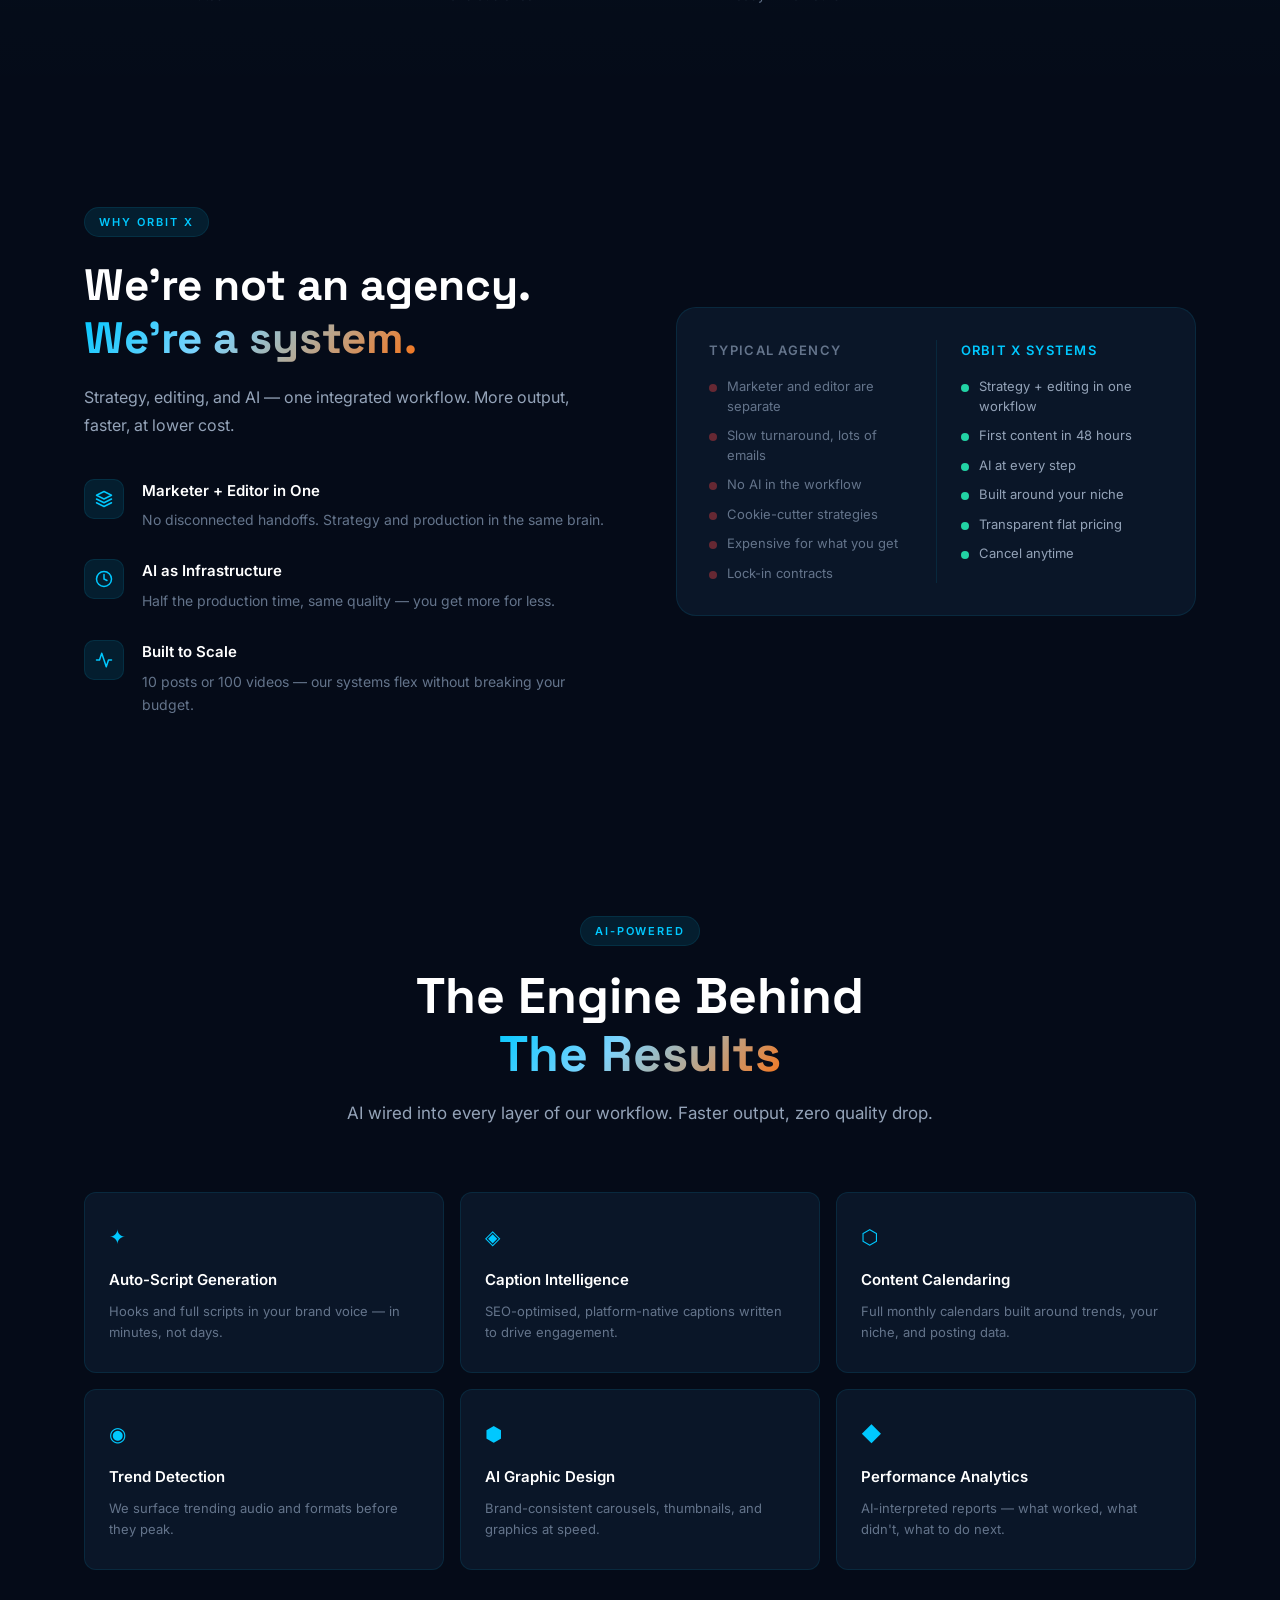
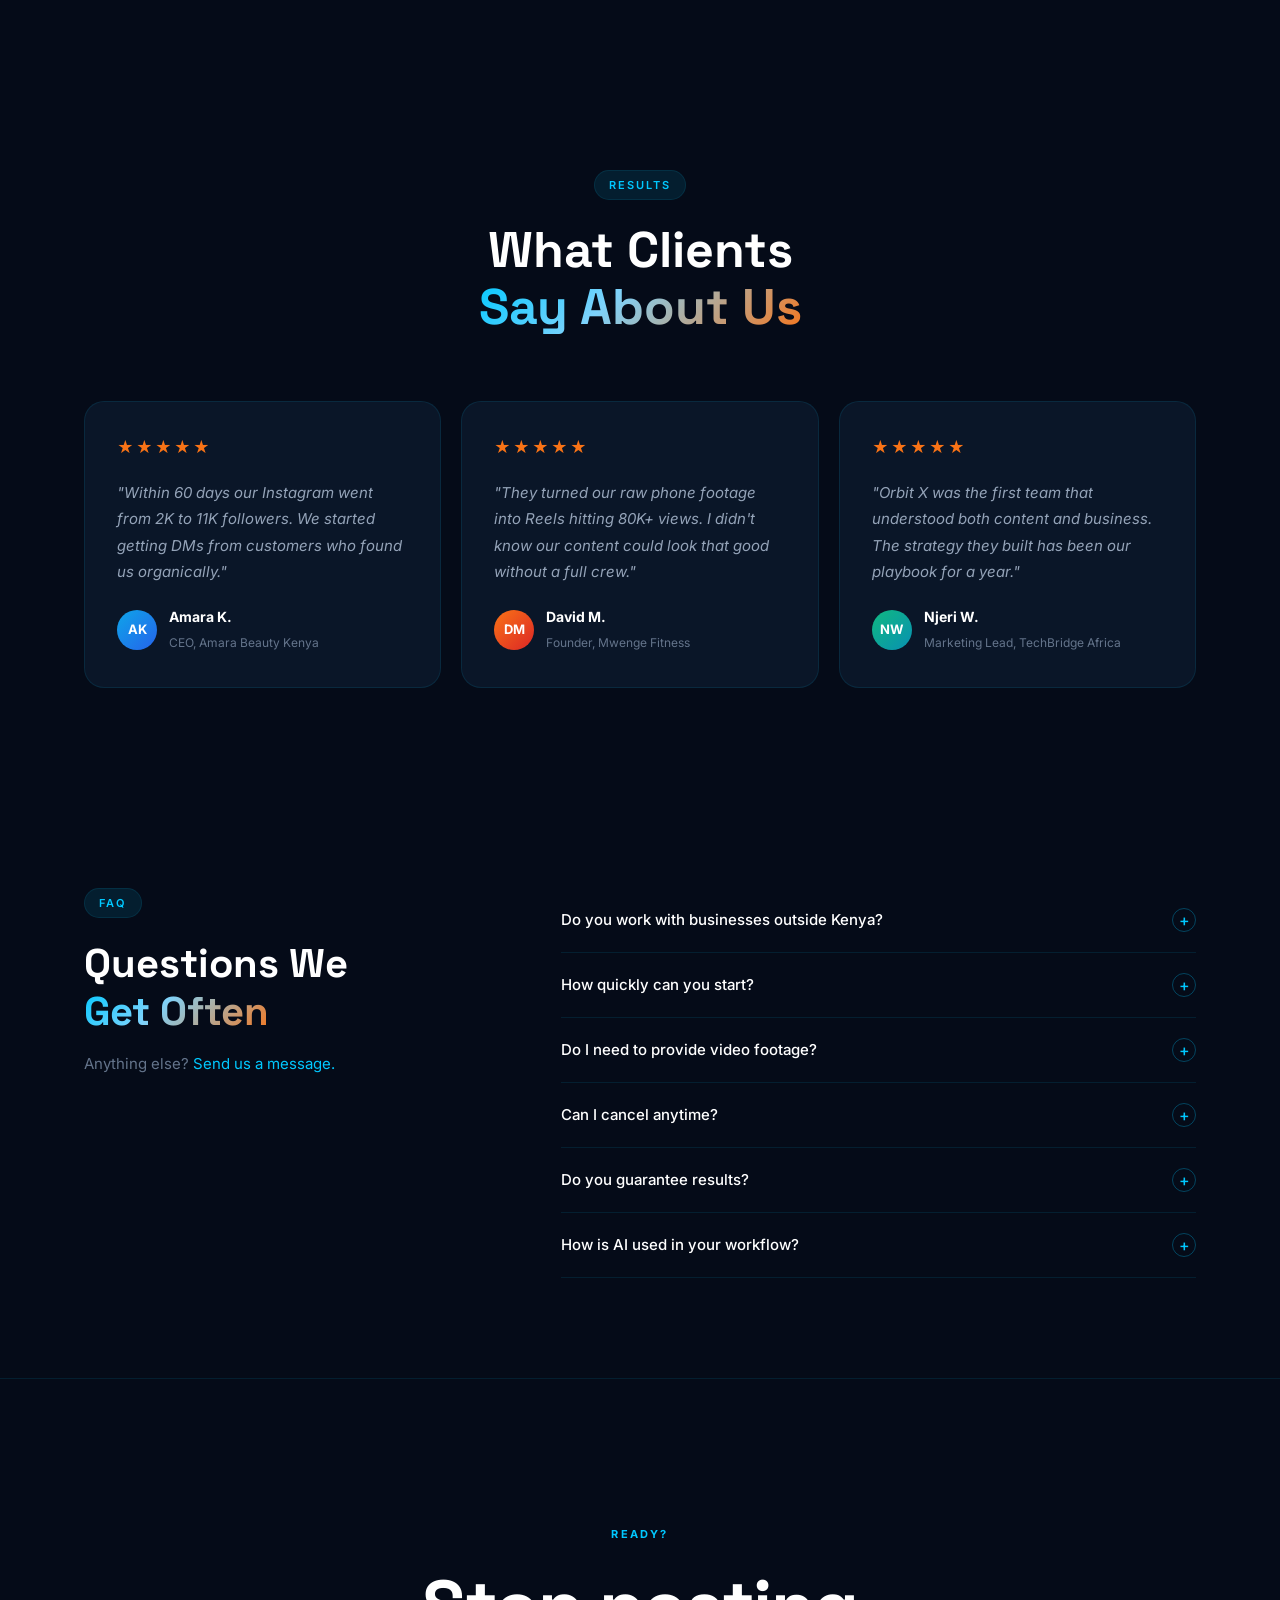
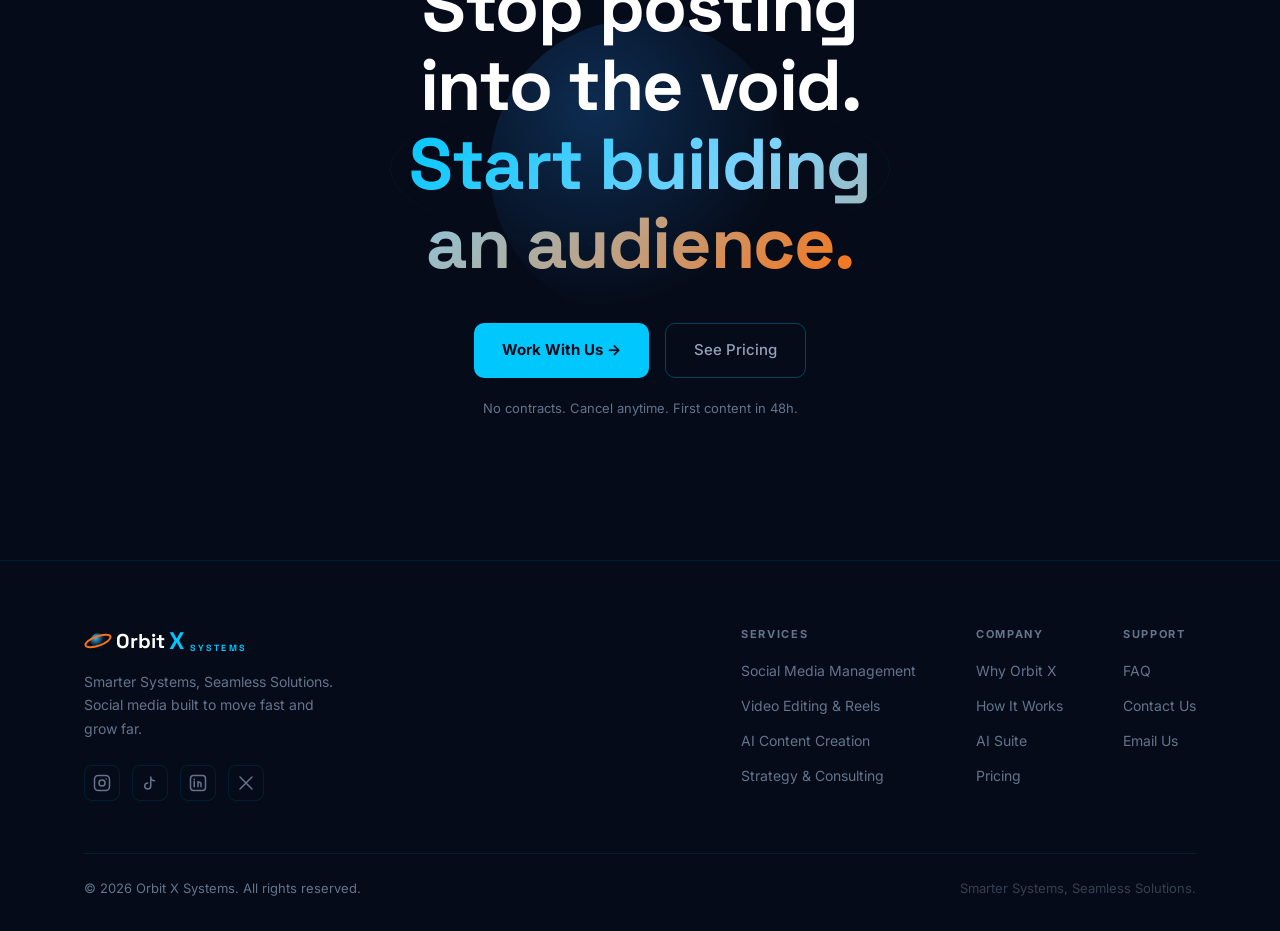
==== commit c3f430b4: "Fix navbar visibility and floating card overlap on mobile - Navbar now has persistent frosted-glass " ====
--- a/index.html
+++ b/index.html
@@ -18,7 +18,7 @@
   <link rel="preconnect" href="https://fonts.googleapis.com" />
   <link href="https://fonts.googleapis.com/css2?family=Inter:wght@300;400;500;600;700;800;900&family=Space+Grotesk:wght@400;500;600;700;800&display=swap" rel="stylesheet" />
   <link rel="stylesheet" href="styles.css" />
-  <link rel="stylesheet" href="landing.css" />
+  <link rel="stylesheet" href="landing.css?v=2" />
 </head>
 <body>
 
--- a/styles.css
+++ b/styles.css
@@ -306,14 +306,18 @@
 #navbar {
   position: fixed;
   top: 0; left: 0; right: 0;
-  z-index: 100;
+  z-index: 1000;
   padding: 18px 0;
+  background: rgba(5, 11, 24, 0.75);
+  backdrop-filter: blur(16px);
+  -webkit-backdrop-filter: blur(16px);
+  border-bottom: 1px solid rgba(255,255,255,0.06);
   transition: background var(--t), border-color var(--t), padding var(--t);
 }
 #navbar.scrolled {
-  background: rgba(5, 11, 24, 0.9);
-  backdrop-filter: blur(20px);
-  -webkit-backdrop-filter: blur(20px);
+  background: rgba(5, 11, 24, 0.95);
+  backdrop-filter: blur(24px);
+  -webkit-backdrop-filter: blur(24px);
   border-bottom: 1px solid var(--border);
   padding: 12px 0;
 }
--- a/landing.css
+++ b/landing.css
@@ -582,11 +582,12 @@
   .lp-card-2, .lp-card-3, .lp-card-4 { display: none; }
   .lp-card-1 {
     position: fixed;
-    top: 90px;
-    right: 10px;
-    width: 155px;
+    top: 80px;
+    right: 8px;
+    width: 150px;
     --dur: 7s;
     animation: floatCard var(--dur) ease-in-out infinite;
+    z-index: 10;
   }
   .lp-card-1 .lp-card-name, .lp-card-1 .lp-card-type { font-size: 10px; }
   .lp-card-1 .lp-card-stats { font-size: 10px; }
@@ -631,5 +632,6 @@
   .lp-result-sm:first-child { border-bottom: none; border-right: 1px solid var(--border); }
   .lp-svc-row { grid-template-columns: 36px 1fr auto; }
 
-  .lp-card-1 { width: 140px; top: 5%; right: 1%; }
-}
+  .lp-float-cards { display: none !important; }
+  .lp-card-1 { display: none !important; }
+}
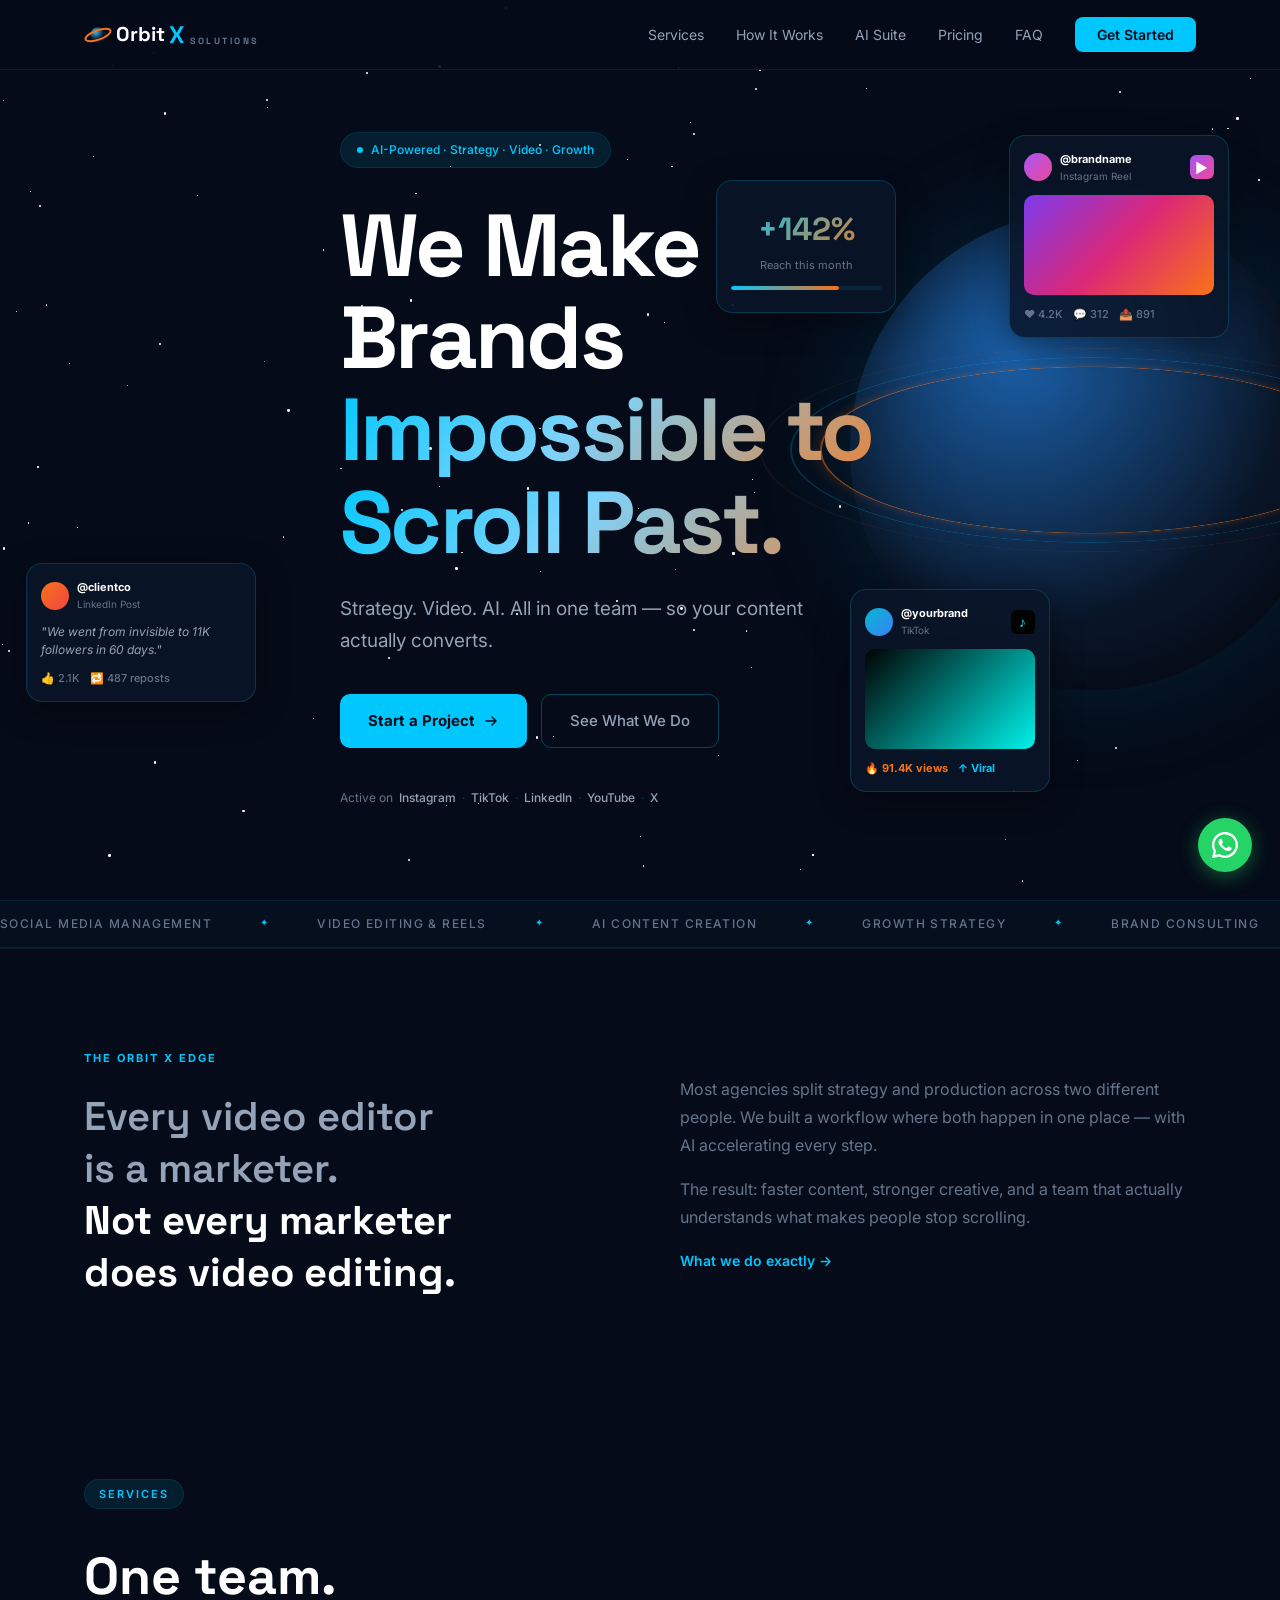
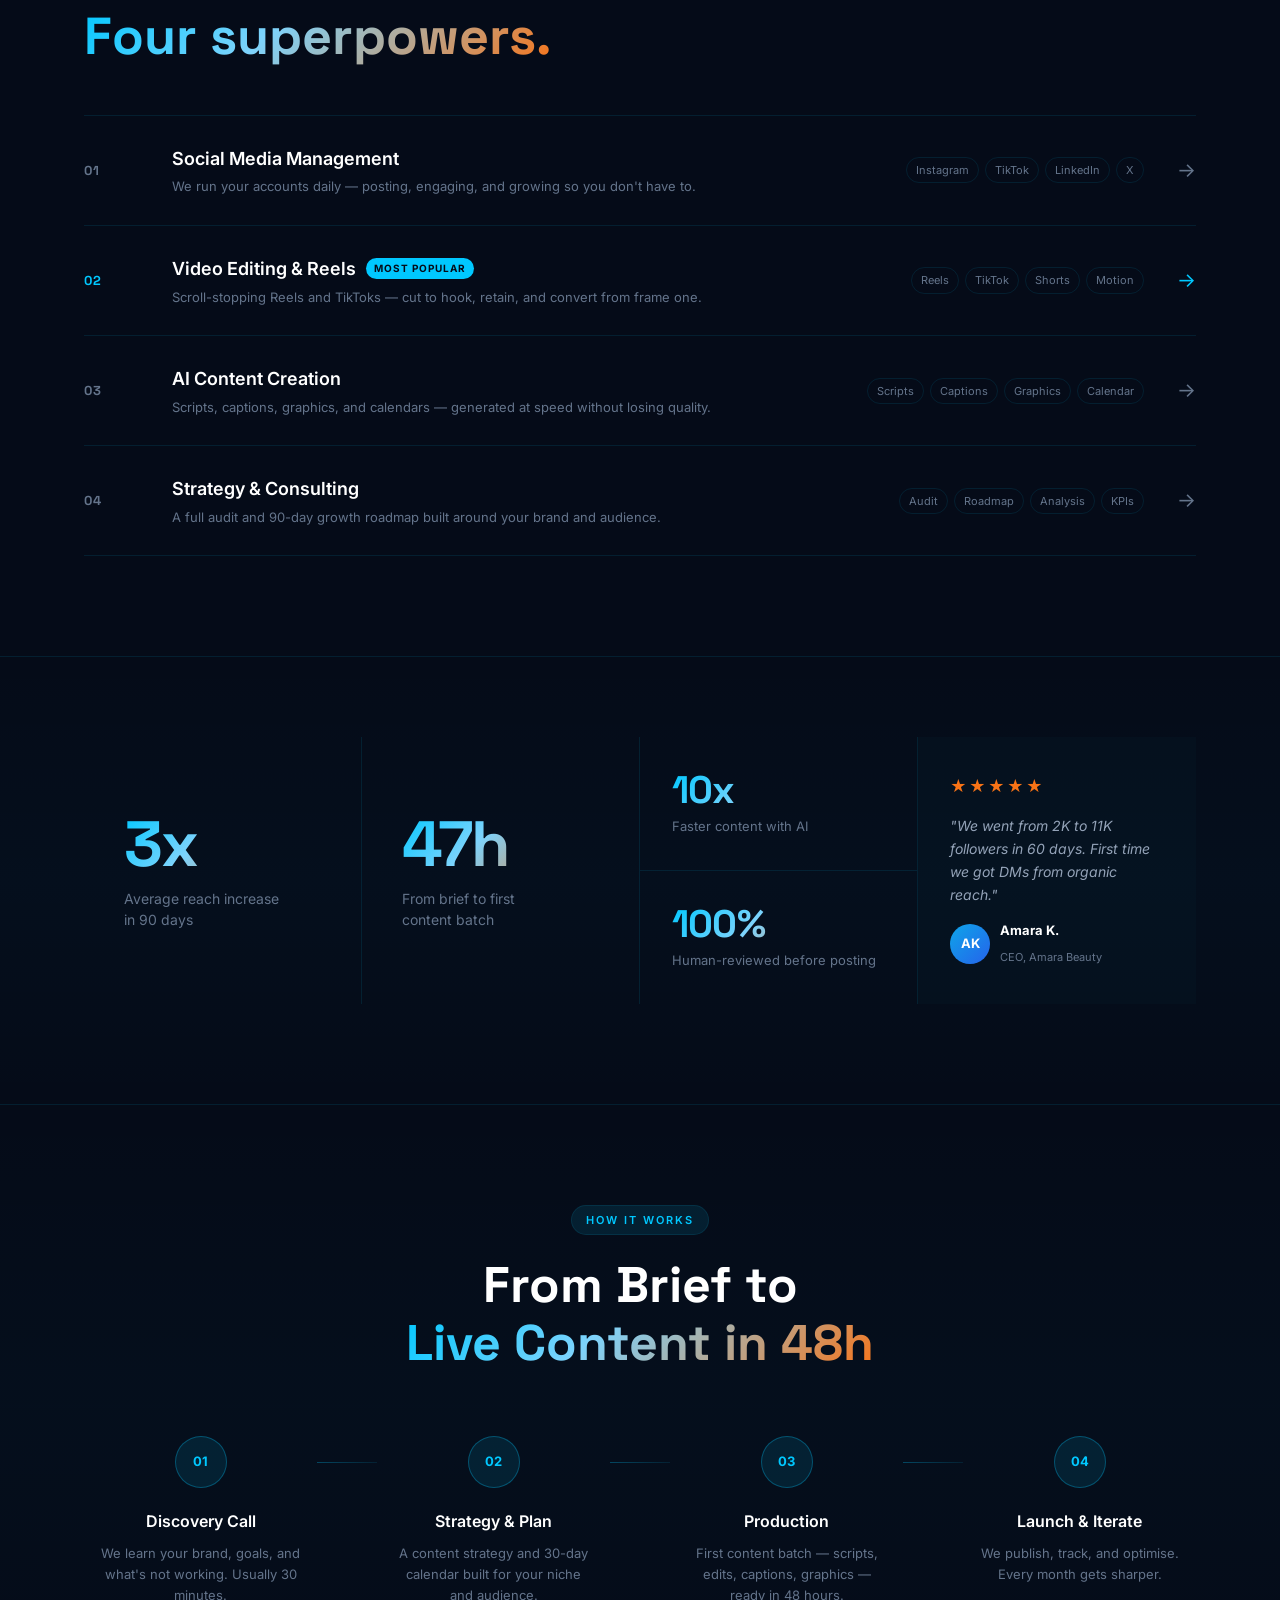
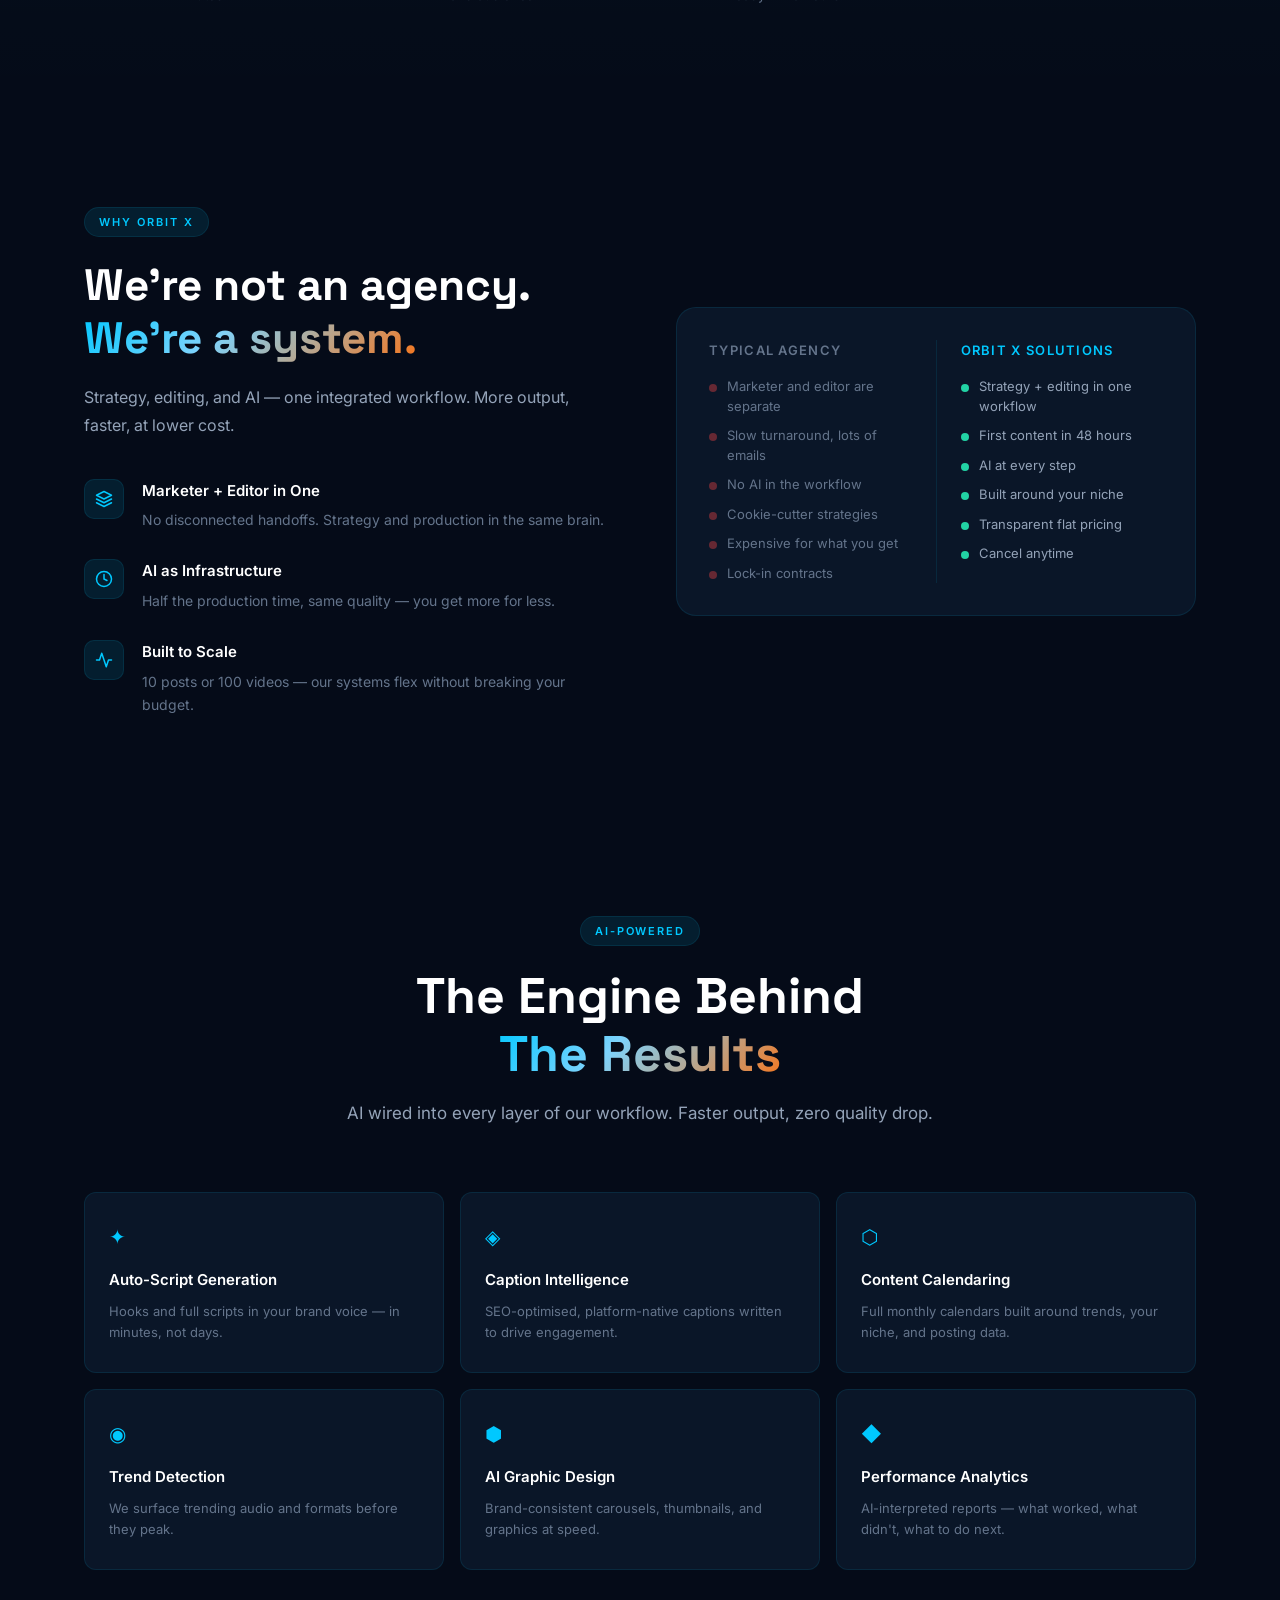
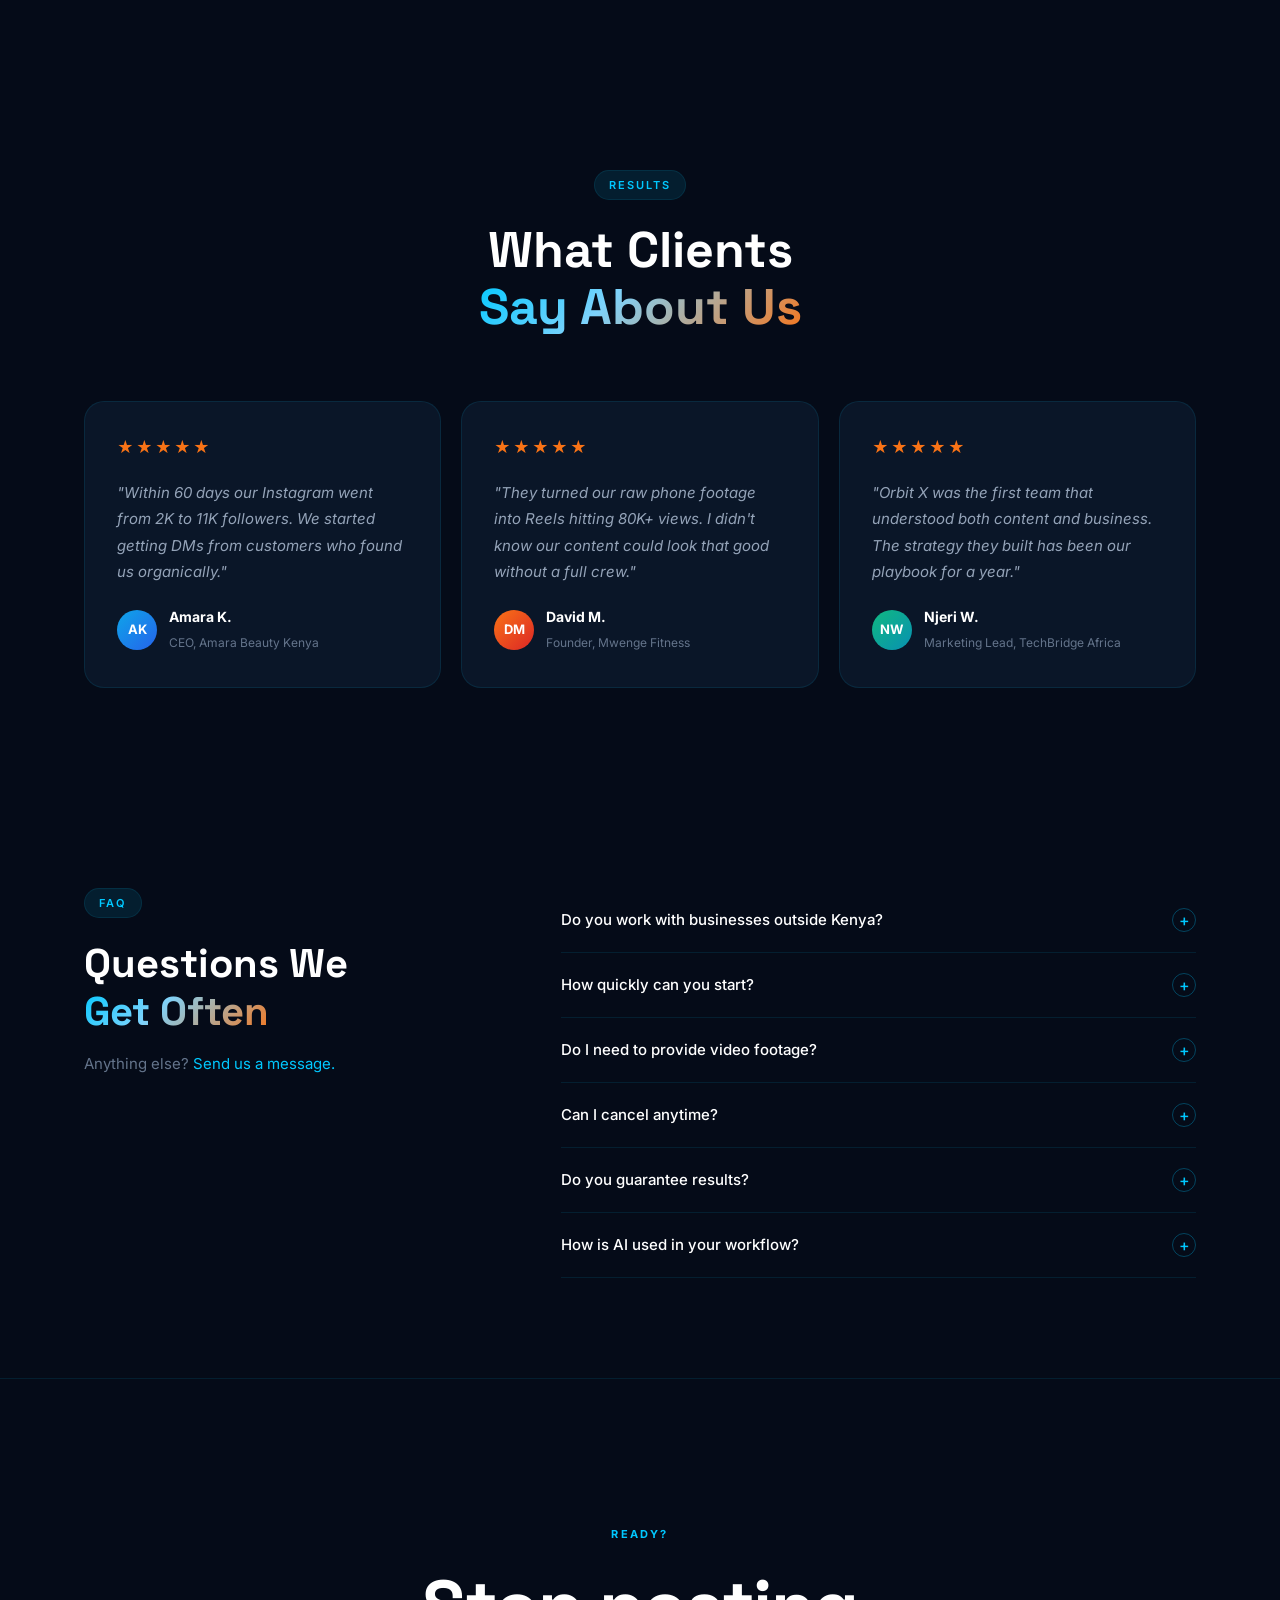
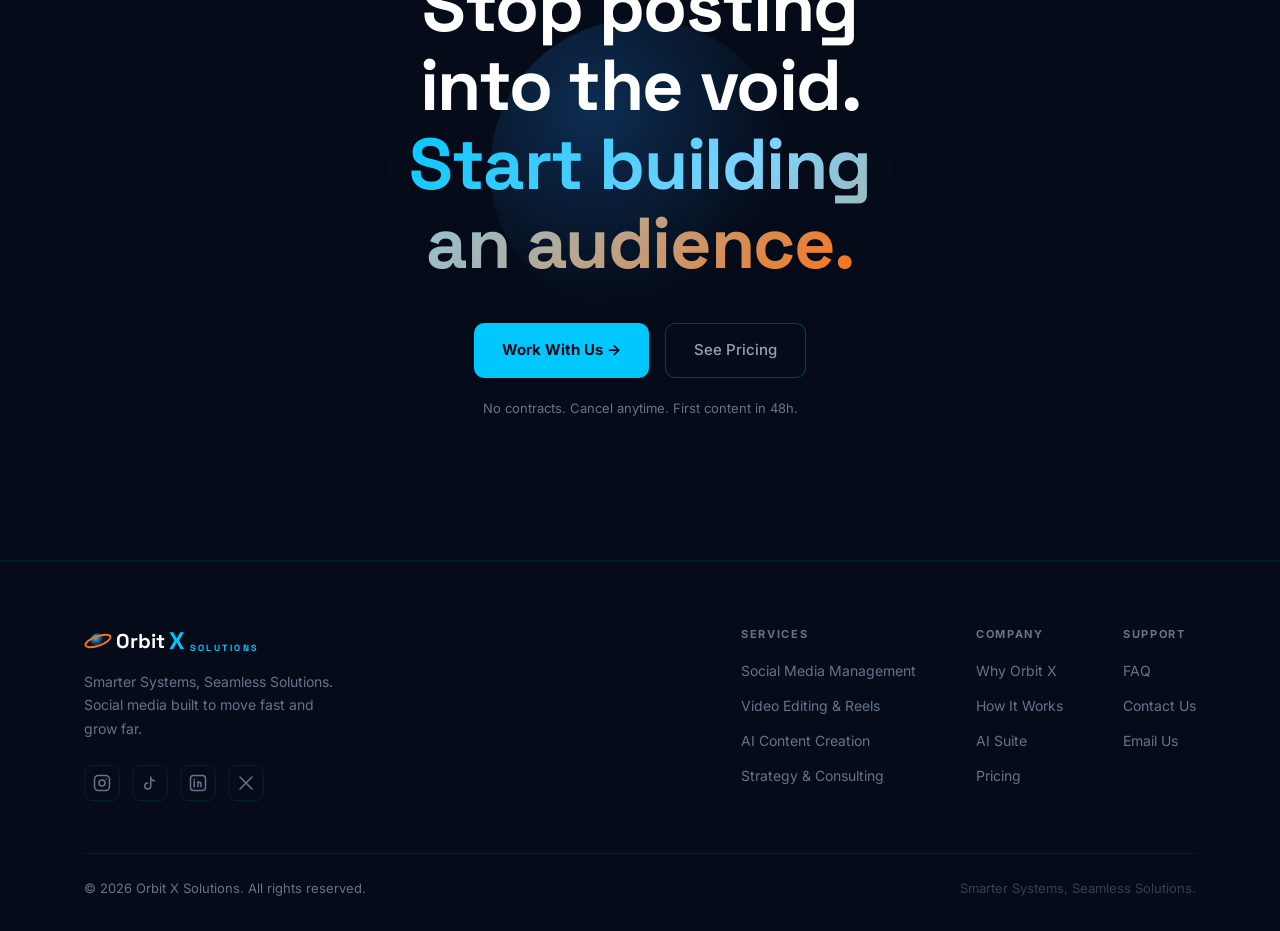
==== commit bfe1f8b2: "Rename to Orbit X Solutions, fix Vercel routing for landing page Co-Authored-By: Claude Sonnet 4.6 <" ====
--- a/index.html
+++ b/index.html
@@ -3,16 +3,16 @@
 <head>
   <meta charset="UTF-8" />
   <meta name="viewport" content="width=device-width, initial-scale=1.0" />
-  <title>Orbit X Systems — We Make Brands Impossible to Scroll Past</title>
+  <title>Orbit X Solutions — We Make Brands Impossible to Scroll Past</title>
   <meta name="description" content="AI-powered social media management, video editing, and content creation. Strategy and execution — all under one roof." />
   <meta name="keywords" content="social media management, video editing, AI content creation, social media agency, Kenya, content strategy" />
-  <meta name="author" content="Orbit X Systems" />
-  <meta property="og:title" content="Orbit X Systems — We Make Brands Impossible to Scroll Past" />
+  <meta name="author" content="Orbit X Solutions" />
+  <meta property="og:title" content="Orbit X Solutions — We Make Brands Impossible to Scroll Past" />
   <meta property="og:description" content="AI-powered social media management, video editing, and content creation. Strategy and execution — all under one roof." />
   <meta property="og:type" content="website" />
   <meta property="og:url" content="https://kibichokaranja.github.io/orbitx-website/" />
   <meta name="twitter:card" content="summary_large_image" />
-  <meta name="twitter:title" content="Orbit X Systems — We Make Brands Impossible to Scroll Past" />
+  <meta name="twitter:title" content="Orbit X Solutions — We Make Brands Impossible to Scroll Past" />
   <meta name="twitter:description" content="AI-powered social media management, video editing, and content creation." />
   <link rel="icon" type="image/svg+xml" href="favicon.svg" />
   <link rel="preconnect" href="https://fonts.googleapis.com" />
@@ -38,7 +38,7 @@
           </defs>
         </svg>
         <span class="logo-orbit">Orbit</span><span class="logo-x">X</span>
-        <span class="logo-systems">SYSTEMS</span>
+        <span class="logo-systems">SOLUTIONS</span>
       </a>
       <ul class="nav-links">
         <li><a href="services.html" class="nav-link">Services</a></li>
@@ -362,7 +362,7 @@
             </div>
             <div class="comp-divider"></div>
             <div class="comparison-col">
-              <h5 class="comp-heading good">Orbit X Systems</h5>
+              <h5 class="comp-heading good">Orbit X Solutions</h5>
               <ul class="comp-list">
                 <li class="good-item">Strategy + editing in one workflow</li>
                 <li class="good-item">First content in 48 hours</li>
@@ -484,7 +484,7 @@
         <div class="footer-brand">
           <a href="index.html" class="logo nav-link" style="margin-bottom:12px;display:inline-flex;">
             <svg class="logo-icon" viewBox="0 0 36 36" fill="none"><circle cx="18" cy="18" r="10" fill="url(#p2)"/><ellipse cx="18" cy="18" rx="17" ry="6" stroke="url(#r2)" stroke-width="2.5" fill="none" transform="rotate(-20 18 18)"/><defs><radialGradient id="p2" cx="35%" cy="30%"><stop offset="0%" stop-color="#38bdf8"/><stop offset="100%" stop-color="#0a1628"/></radialGradient><linearGradient id="r2" x1="0" y1="0" x2="36" y2="0"><stop offset="0%" stop-color="#f97316"/><stop offset="100%" stop-color="#ef4444"/></linearGradient></defs></svg>
-            <span class="logo-orbit">Orbit</span><span class="logo-x">X</span><span class="logo-systems" style="color:var(--cyan)">SYSTEMS</span>
+            <span class="logo-orbit">Orbit</span><span class="logo-x">X</span><span class="logo-systems" style="color:var(--cyan)">SOLUTIONS</span>
           </a>
           <p>Smarter Systems, Seamless Solutions.<br />Social media built to move fast and grow far.</p>
           <div class="footer-social">
@@ -518,7 +518,7 @@
         </div>
       </div>
       <div class="footer-bottom">
-        <p>© 2026 Orbit X Systems. All rights reserved.</p>
+        <p>© 2026 Orbit X Solutions. All rights reserved.</p>
         <p class="footer-tagline">Smarter Systems, Seamless Solutions.</p>
       </div>
     </div>
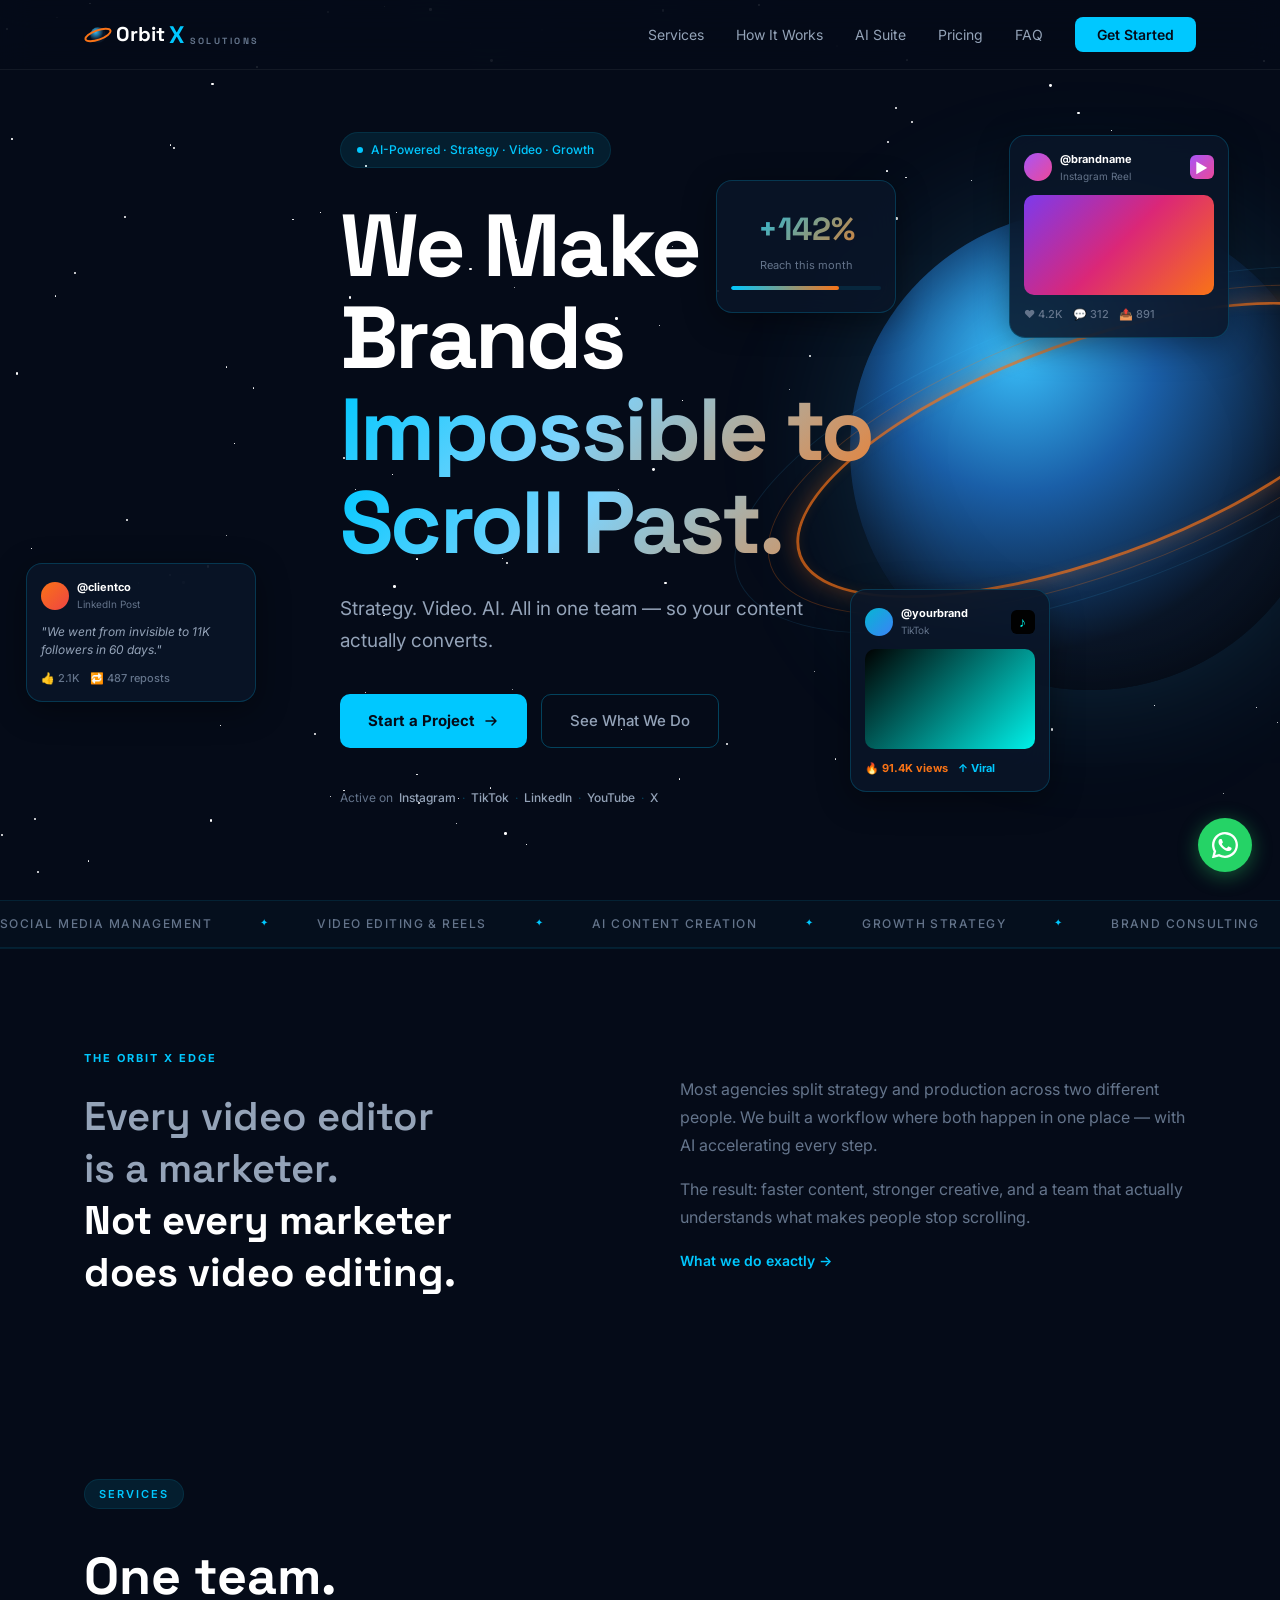
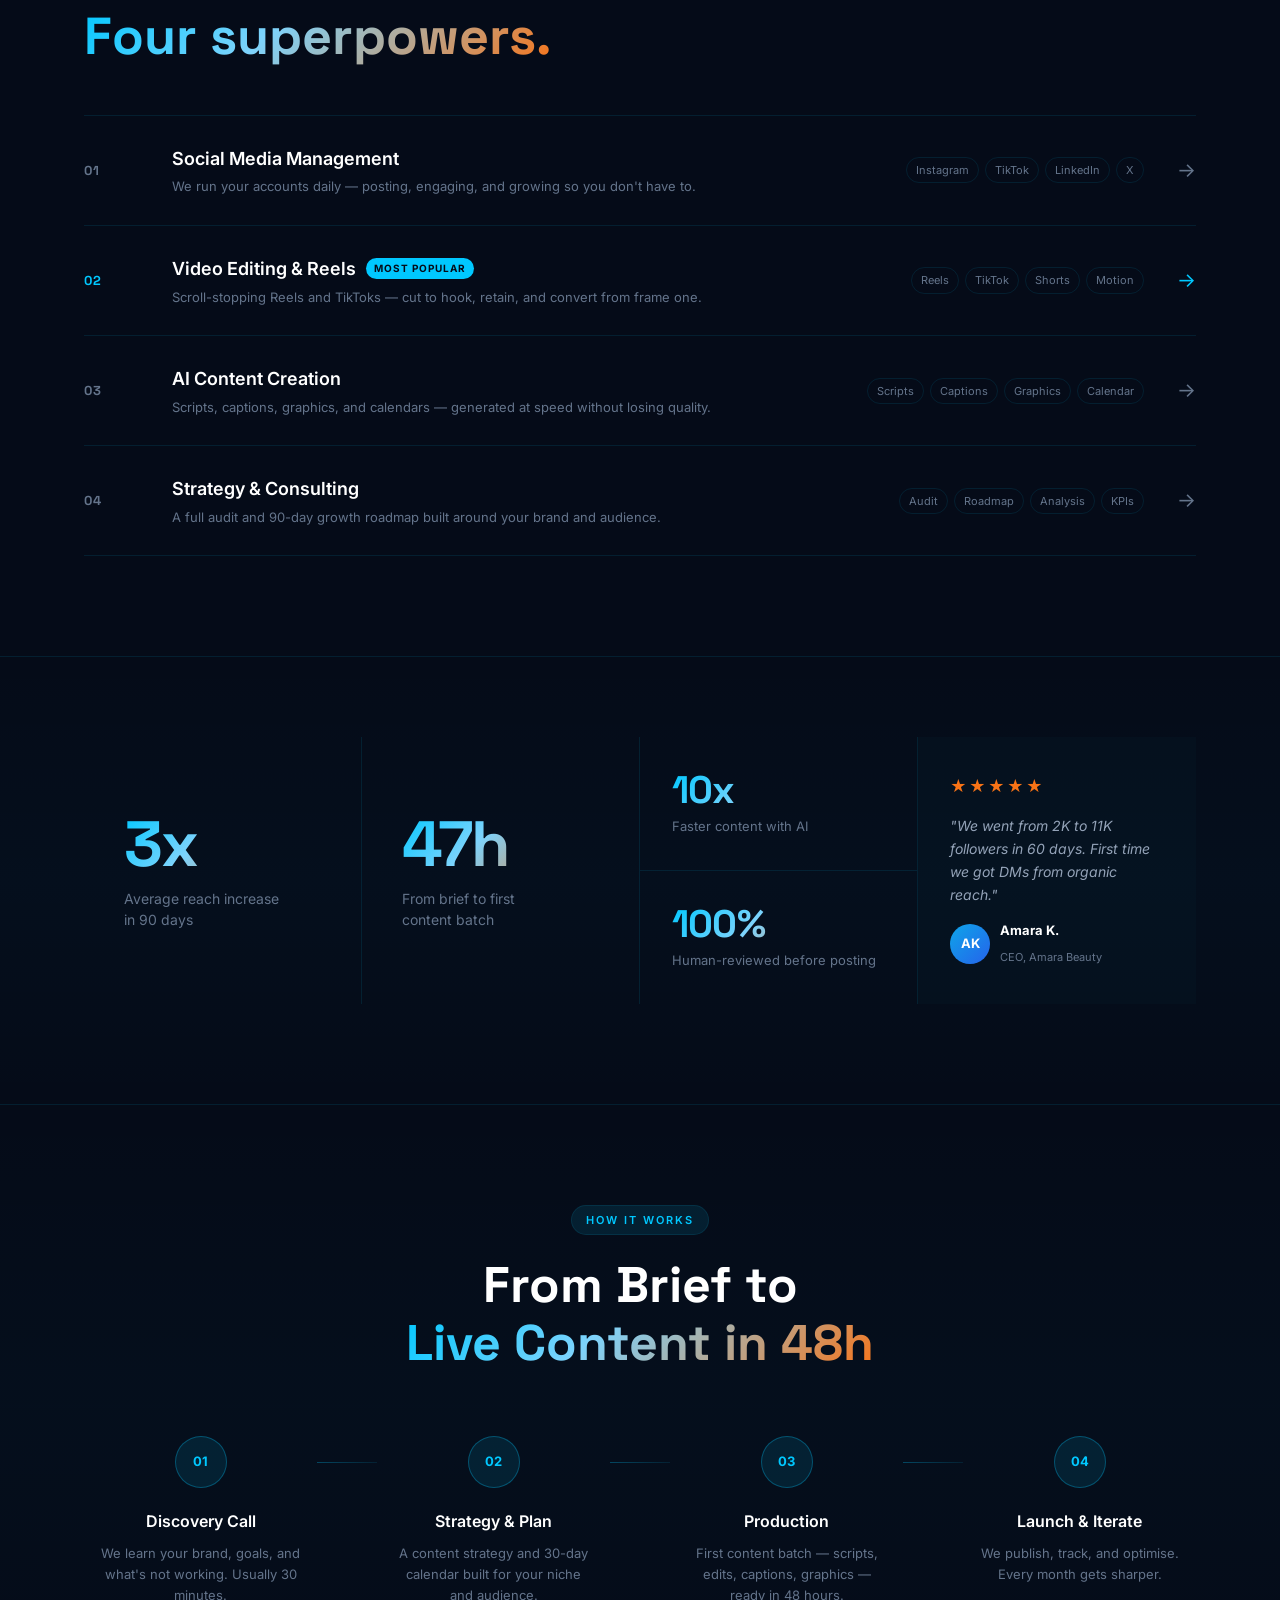
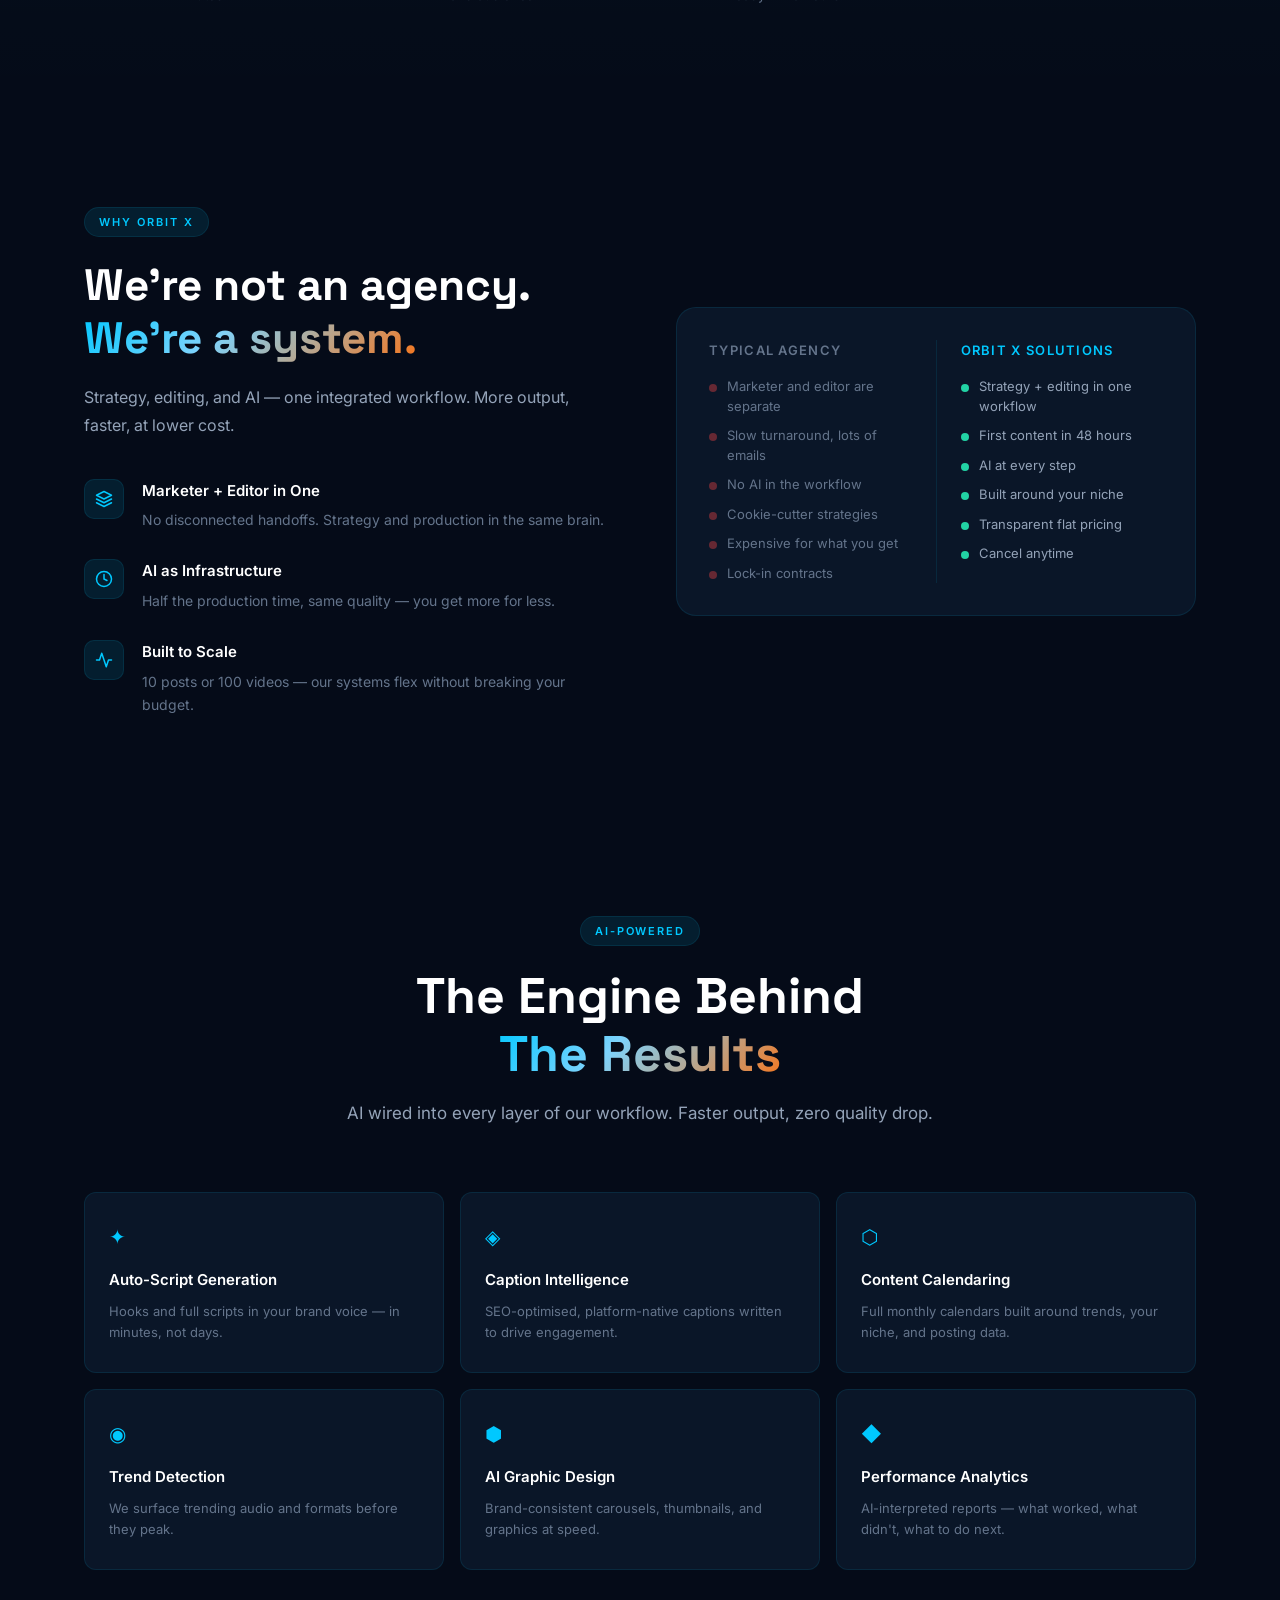
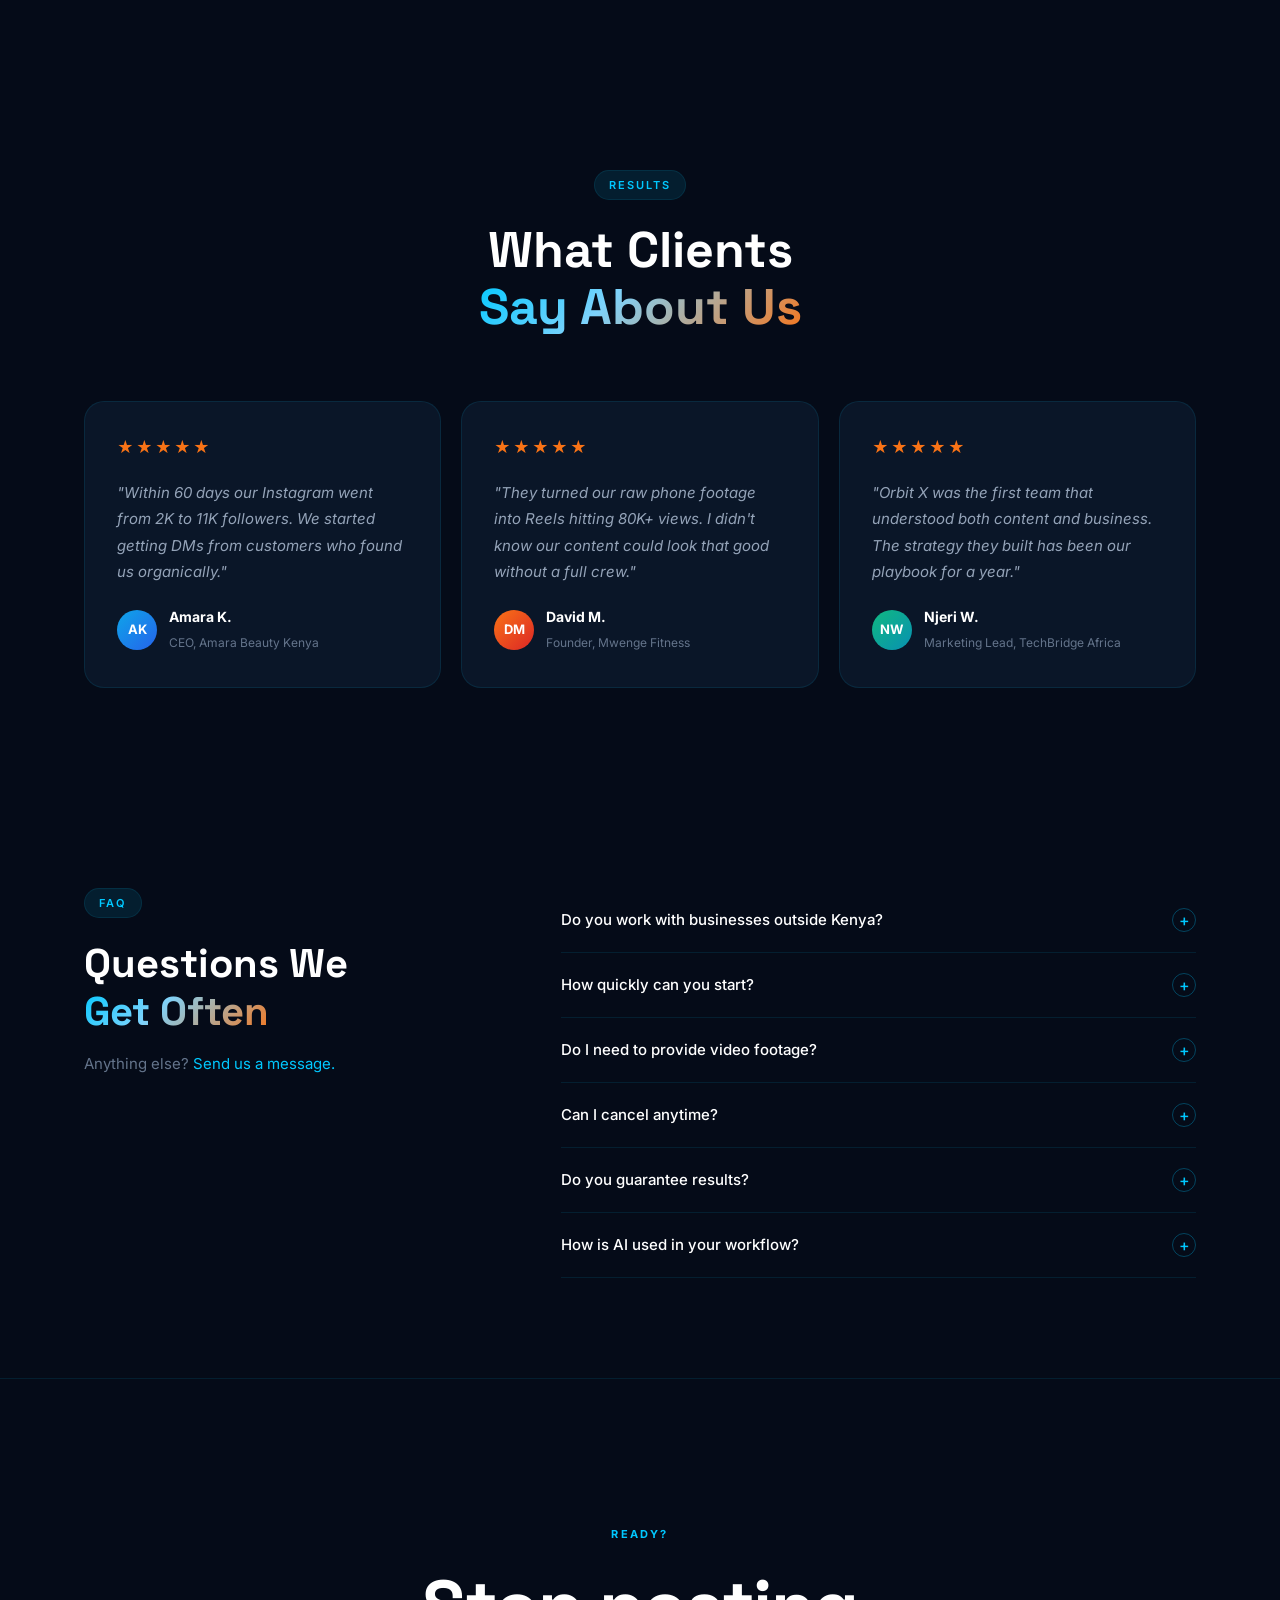
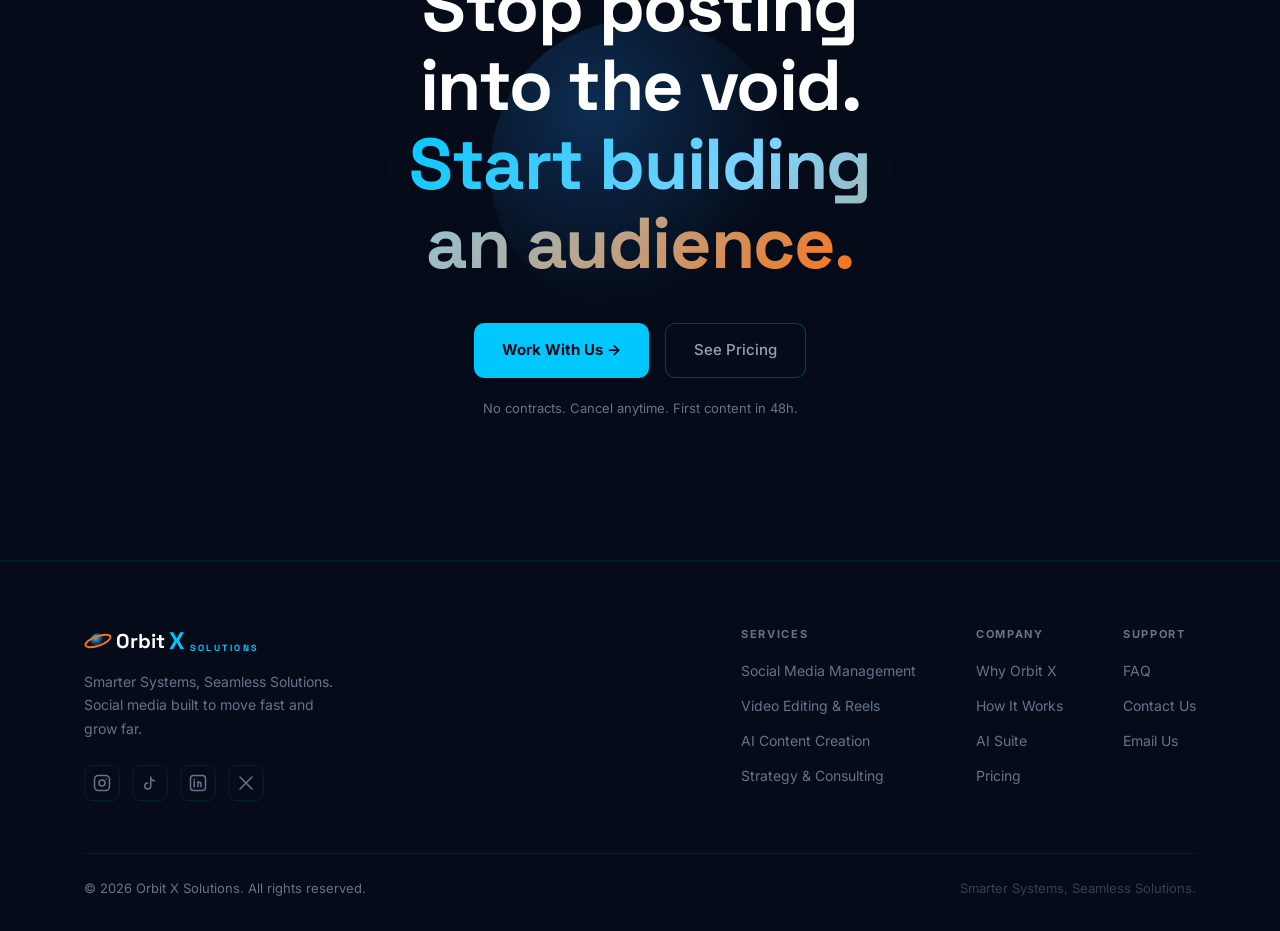
==== commit c90f2aab: "Match hero planet ring to logo style — diagonal elliptical orange ring Co-Authored-By: Claude Sonnet" ====
--- a/index.html
+++ b/index.html
@@ -18,7 +18,7 @@
   <link rel="preconnect" href="https://fonts.googleapis.com" />
   <link href="https://fonts.googleapis.com/css2?family=Inter:wght@300;400;500;600;700;800;900&family=Space+Grotesk:wght@400;500;600;700;800&display=swap" rel="stylesheet" />
   <link rel="stylesheet" href="styles.css" />
-  <link rel="stylesheet" href="landing.css?v=2" />
+  <link rel="stylesheet" href="landing.css?v=3" />
 </head>
 <body>
 
--- a/landing.css
+++ b/landing.css
@@ -26,37 +26,40 @@
   width: 480px;
   height: 480px;
   border-radius: 50%;
-  background: radial-gradient(circle at 35% 30%, #1a5fa8 0%, #0a1628 60%, #050b18 100%);
+  background: radial-gradient(circle at 35% 30%, #38bdf8 0%, #1a5fa8 30%, #0a1628 65%, #050b18 100%);
   top: 50%; left: 50%;
   transform: translate(-50%, -50%);
-  box-shadow: 0 0 120px rgba(0, 200, 255, 0.12), inset 0 0 80px rgba(0,0,0,0.5);
-}
+  box-shadow: 0 0 140px rgba(56, 189, 248, 0.18), inset 0 0 80px rgba(0,0,0,0.5);
+}
+/* Diagonal ring matching the logo style */
 .lp-ring {
   position: absolute;
   border-radius: 50%;
-  border: 2px solid transparent;
   top: 50%; left: 50%;
-  transform: translate(-50%, -50%) rotateX(72deg);
 }
 .lp-ring-1 {
-  width: 540px; height: 540px;
-  border-color: rgba(249, 115, 22, 0.5);
-  box-shadow: 0 0 20px rgba(249,115,22,0.2);
+  width: 620px; height: 220px;
+  border: 3px solid transparent;
+  border-color: rgba(249, 115, 22, 0.7);
+  box-shadow: 0 0 24px rgba(249,115,22,0.3), inset 0 0 12px rgba(249,115,22,0.1);
+  transform: translate(-50%, -50%) rotate(-20deg);
   animation: ringPulse 4s ease-in-out infinite;
 }
 .lp-ring-2 {
-  width: 600px; height: 600px;
-  border-color: rgba(0, 200, 255, 0.2);
-  animation: ringPulse 4s ease-in-out infinite 1s;
+  width: 680px; height: 250px;
+  border: 1.5px solid rgba(249, 115, 22, 0.25);
+  transform: translate(-50%, -50%) rotate(-20deg);
+  animation: ringPulse 4s ease-in-out infinite 1.2s;
 }
 .lp-ring-3 {
-  width: 660px; height: 660px;
-  border-color: rgba(249, 115, 22, 0.08);
-  animation: ringPulse 4s ease-in-out infinite 2s;
+  width: 750px; height: 280px;
+  border: 1px solid rgba(56, 189, 248, 0.12);
+  transform: translate(-50%, -50%) rotate(-20deg);
+  animation: ringPulse 4s ease-in-out infinite 2.4s;
 }
 @keyframes ringPulse {
-  0%, 100% { opacity: 0.8; }
-  50% { opacity: 0.4; }
+  0%, 100% { opacity: 1; }
+  50% { opacity: 0.5; }
 }
 
 /* Floating social cards */
@@ -573,9 +576,9 @@
     flex-shrink: 0;
   }
   .lp-planet { width: 200px; height: 200px; }
-  .lp-ring-1 { width: 235px; height: 235px; }
-  .lp-ring-2 { width: 265px; height: 265px; }
-  .lp-ring-3 { width: 295px; height: 295px; }
+  .lp-ring-1 { width: 260px; height: 90px; }
+  .lp-ring-2 { width: 290px; height: 105px; }
+  .lp-ring-3 { width: 320px; height: 120px; }
 
   /* Keep float-cards container, hide cards 2/3/4, show card-1 small */
   .lp-float-cards { position: fixed; inset: 0; pointer-events: none; }
@@ -608,9 +611,9 @@
 @media (max-width: 768px) {
   .lp-planet-wrap { width: 260px; height: 260px; }
   .lp-planet { width: 175px; height: 175px; }
-  .lp-ring-1 { width: 205px; height: 205px; }
-  .lp-ring-2 { width: 232px; height: 232px; }
-  .lp-ring-3 { width: 258px; height: 258px; }
+  .lp-ring-1 { width: 228px; height: 80px; }
+  .lp-ring-2 { width: 255px; height: 90px; }
+  .lp-ring-3 { width: 282px; height: 100px; }
   .lp-hero-h1 { font-size: clamp(32px, 8vw, 48px); }
 }
 
@@ -618,9 +621,9 @@
 @media (max-width: 600px) {
   .lp-planet-wrap { width: 220px; height: 220px; margin-bottom: 8px; }
   .lp-planet { width: 148px; height: 148px; }
-  .lp-ring-1 { width: 175px; height: 175px; }
-  .lp-ring-2 { width: 198px; height: 198px; }
-  .lp-ring-3 { width: 220px; height: 220px; }
+  .lp-ring-1 { width: 192px; height: 68px; }
+  .lp-ring-2 { width: 216px; height: 76px; }
+  .lp-ring-3 { width: 240px; height: 84px; }
   .lp-hero-h1 { font-size: clamp(28px, 8.5vw, 42px); }
   .lp-hero-actions { flex-direction: column; align-items: center; }
   .lp-hero-actions .btn-primary,
